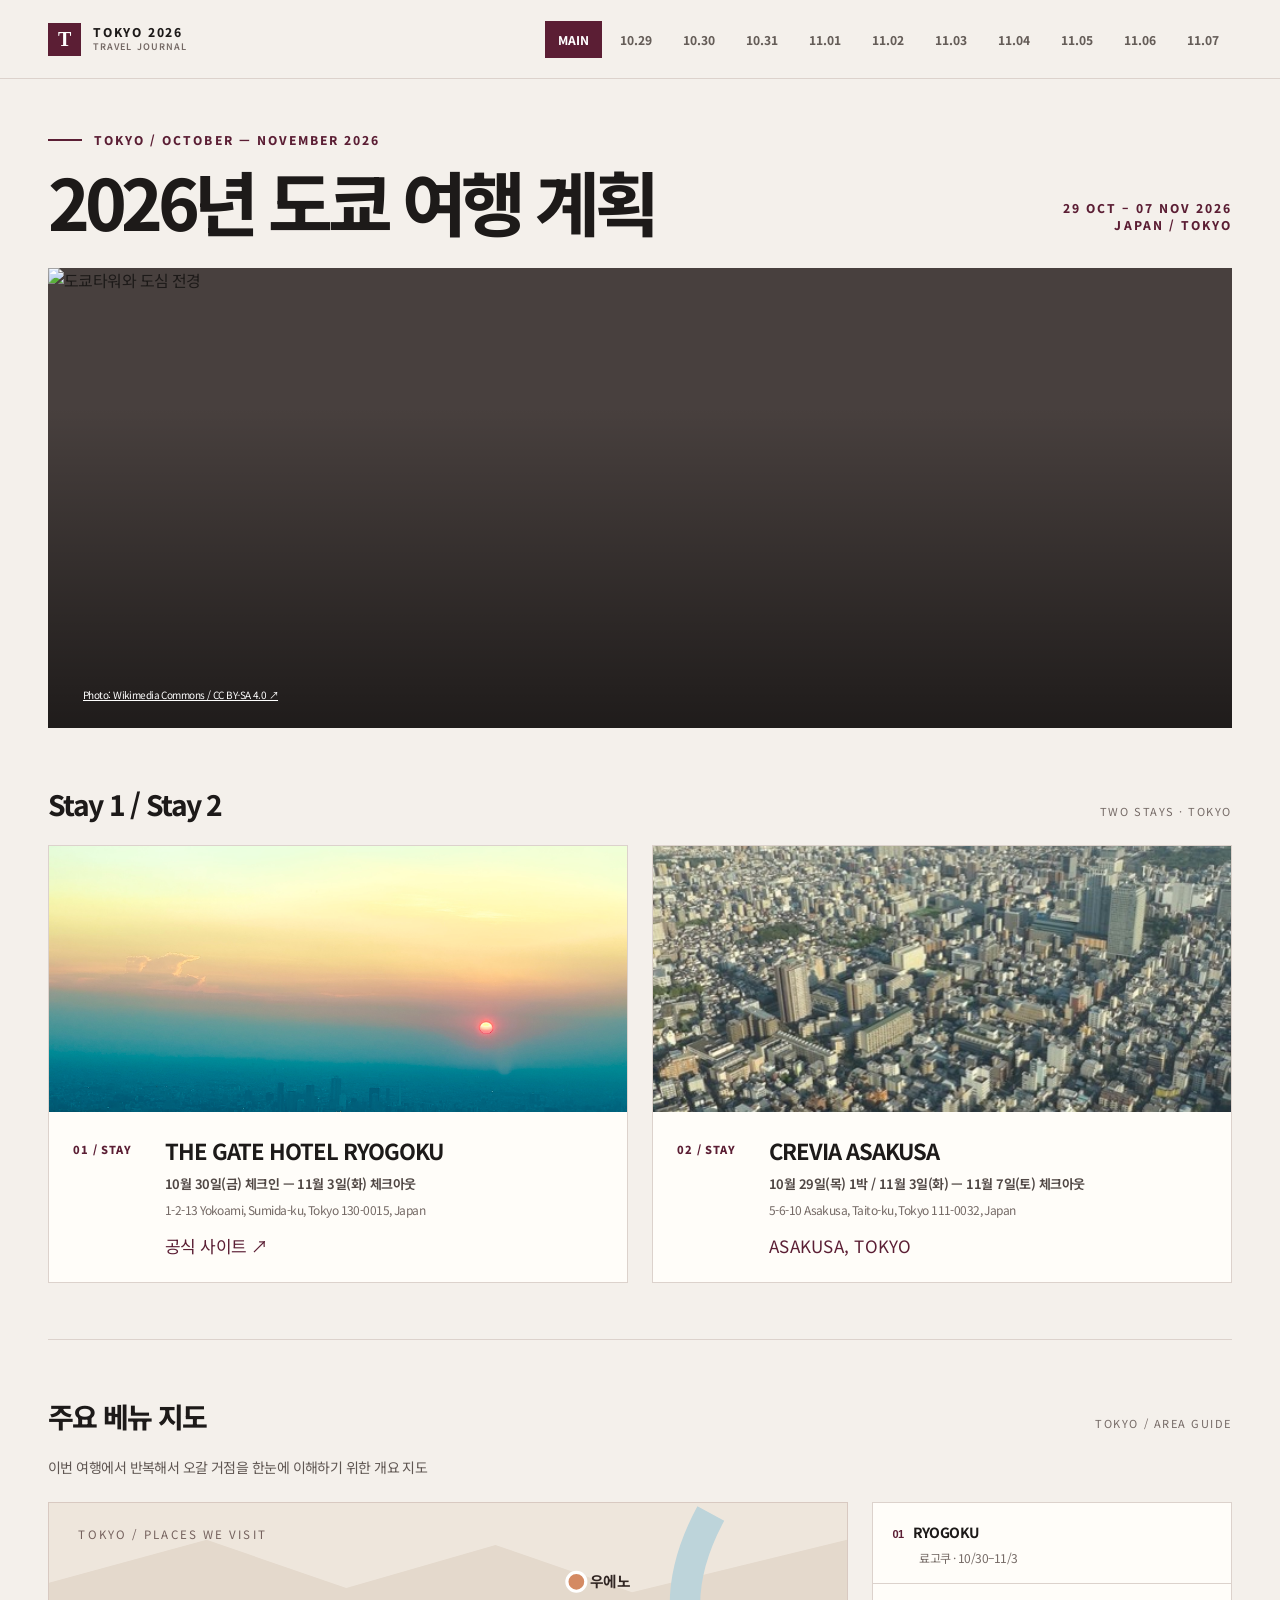
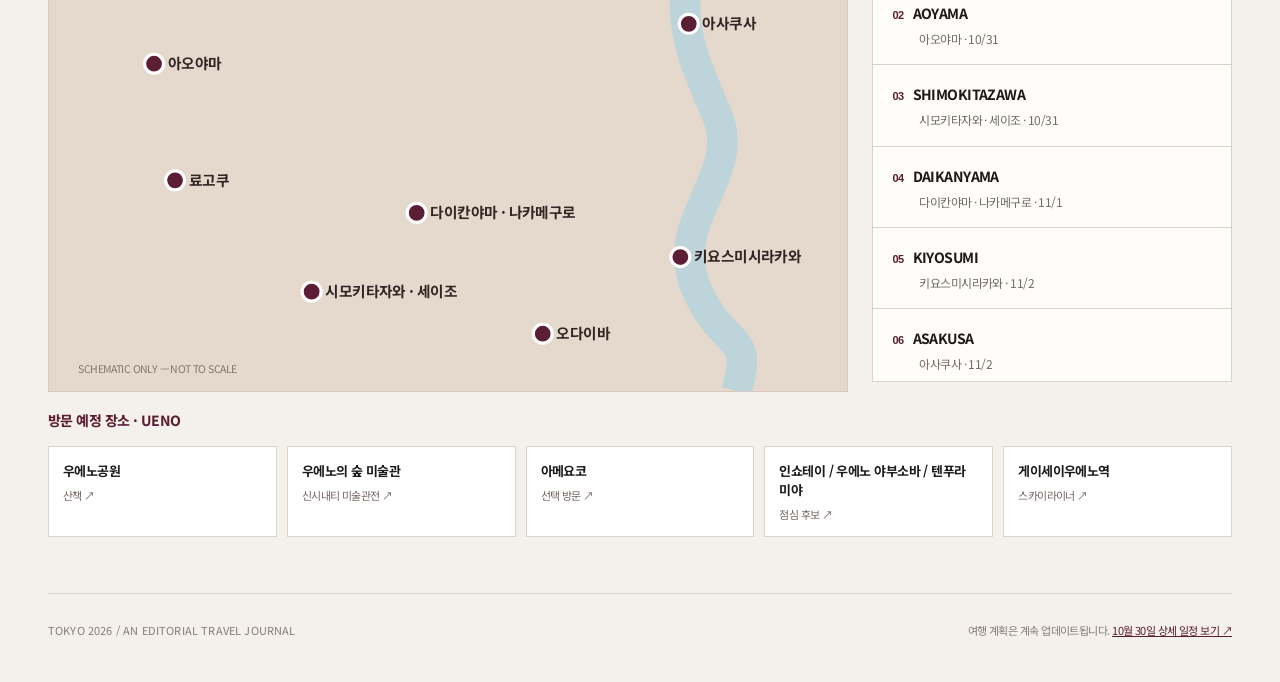
==== index.html @ e39ce177 "Tokyo Tower cover and interactive itinerary districts with actual visit places" ====
<!doctype html>
<html lang="ko">
<head>
<meta charset="utf-8">
<meta name="viewport" content="width=device-width, initial-scale=1">
<meta name="theme-color" content="#5b1e34">
<meta name="description" content="2026년 도쿄 여행 계획 — 호텔, 주요 베뉴 지도, 날짜별 일정">
<title>2026년 도쿄 여행 계획 · TOKYO 2026</title>
<link rel="preconnect" href="https://fonts.googleapis.com">
<link rel="stylesheet" href="https://fonts.googleapis.com/css2?family=Noto+Sans+KR:wght@300;400;500;600;700;800&display=swap">
<link rel="stylesheet" href="https://cdn.jsdelivr.net/gh/orioncactus/pretendard/dist/web/variable/pretendardvariable.css">
<style>
:root{--burg:#5b1e34;--wine:#7a344e;--ink:#1d1a19;--muted:#756a66;--paper:#f4f0eb;--white:#fffdf9;--line:#dcd2cc;--serif:Georgia,serif}
*{box-sizing:border-box}
html{scroll-behavior:smooth}
body{margin:0;color:var(--ink);background:var(--paper);font-family:"Noto Sans KR",sans-serif;letter-spacing:-.035em}
.english,nav,.meta,.eyebrow,.number,.mark{font-family:"Pretendard Variable","Pretendard","Noto Sans KR",sans-serif;letter-spacing:.015em}
a{color:inherit}
button{font:inherit;cursor:pointer}
.shell{max-width:1440px;margin:0 auto;padding:0 48px}
.site-head{position:sticky;top:0;z-index:50;background:rgba(244,240,235,.96);border-bottom:1px solid var(--line)}
.head-inner{display:flex;align-items:center;justify-content:space-between;gap:20px;min-height:78px}
.logo{display:flex;align-items:center;gap:12px;text-decoration:none;flex:none}
.logo-mark{width:33px;height:33px;background:var(--burg);color:#fff;display:grid;place-items:center;font:bold 20px var(--serif)}
.logo-copy{font-size:12px;font-weight:800;letter-spacing:.15em;line-height:1.4}
.logo-copy span{display:block;color:var(--muted);font-size:9px;font-weight:600;letter-spacing:.12em}
.date-nav{display:flex;gap:5px;overflow-x:auto;scrollbar-width:thin;flex:1;justify-content:flex-end;padding:12px 0}
.date-nav button{border:1px solid transparent;background:transparent;color:#655d58;white-space:nowrap;padding:9px 12px;font-size:12px;font-weight:750;min-width:45px}
.date-nav button:hover{border-bottom:1px solid var(--burg);color:var(--burg)}
.date-nav button.active{color:#fff;background:var(--burg);border-color:var(--burg)}
.page{display:none;animation:show .18s ease-out}
.page.active{display:block}
@keyframes show{from{opacity:.5;transform:translateY(4px)}to{opacity:1;transform:translateY(0)}}
.pretitle{display:flex;align-items:center;gap:12px;font-size:12px;color:var(--burg);font-weight:800;letter-spacing:.17em;text-transform:uppercase;margin-bottom:13px}
.pretitle:before{content:"";width:34px;height:2px;background:var(--burg)}
.cover-intro{display:flex;justify-content:space-between;align-items:flex-end;gap:24px;padding:52px 0 27px}
h1{font-size:clamp(38px,5.5vw,76px);margin:0;line-height:1.13;font-weight:750;letter-spacing:-.078em}
.cover-dates{color:var(--burg);font-size:12px;font-weight:800;text-transform:uppercase;letter-spacing:.17em;padding-bottom:8px;text-align:right}
.hero{position:relative;height:460px;overflow:hidden;background:#48403e}
.hero img{width:100%;height:100%;display:block;object-fit:cover;object-position:center 48%}
.hero:after{content:"";pointer-events:none;position:absolute;inset:30% 0 0;background:linear-gradient(transparent,rgba(0,0,0,.57))}
.hero-caption{position:absolute;bottom:26px;left:35px;right:30px;color:white;z-index:2;display:flex;align-items:end;justify-content:space-between;gap:20px}
.hero-caption strong{font-size:clamp(22px,3.2vw,42px);font-weight:650;line-height:1.18;letter-spacing:-.045em}
.hero-caption .small{font-size:11px;letter-spacing:.13em;text-transform:uppercase;opacity:.88;white-space:nowrap}
.section{padding:56px 0;border-bottom:1px solid var(--line)}
.section-head{display:flex;justify-content:space-between;gap:15px;align-items:baseline;margin-bottom:21px}
.section-head h2{font-size:28px;letter-spacing:-.06em;margin:0;font-weight:750}
.section-head .tiny{font-size:11px;color:var(--muted);text-transform:uppercase;letter-spacing:.14em}
.stay-grid{display:grid;grid-template-columns:1fr 1fr;gap:24px}
.stay{display:block;background:var(--white);border:1px solid var(--line);overflow:hidden;text-decoration:none}
.photo-wrap{height:266px;background:#dfd8d1;overflow:hidden}
.photo-wrap img{width:100%;height:100%;object-fit:cover;display:block;transition:transform .35s}
.stay:hover img,.moment:hover img{transform:scale(1.025)}
.stay-body{display:grid;grid-template-columns:70px 1fr;gap:22px;padding:22px 24px 24px}
.index-number{font-size:11px;color:var(--burg);font-weight:850;letter-spacing:.08em;padding-top:7px}
.stay h3{font-size:22px;margin:0 0 8px;letter-spacing:-.045em}
.stay .period{font-size:13px;color:#504744;margin-bottom:7px;font-weight:650}
.stay .sub{font-size:12px;color:var(--muted);line-height:1.7}
.arrow{font-size:17px;color:var(--burg);margin-top:13px;display:inline-block}
.map-heading{margin:0 0 16px}
.map-deck{color:#5f5652;font-size:14px;margin:0 0 25px}
.map-layout{display:grid;grid-template-columns:1.38fr .62fr;gap:24px;align-items:stretch}
.map-frame{background:#ede5dc;border:1px solid #d8c9c1;min-height:430px;overflow:hidden}
.map-frame svg{display:block;width:100%;height:100%}
.venues{display:flex;flex-direction:column;gap:1px;background:var(--line);border:1px solid var(--line)}
.venue{background:var(--white);padding:16px 19px;flex:1;cursor:pointer;transition:background .15s}.venue:hover,.venue.selected{background:#efe2e6}.venue:focus-visible{outline:2px solid var(--burg);outline-offset:-2px}.map-region-caption{margin-top:18px;color:var(--burg);font-weight:750;font-size:14px}
.venue .num{color:var(--burg);font:bold 11px "Pretendard Variable",sans-serif;margin-right:9px}
.venue strong{font-size:14px;font-weight:720}
.venue p{font-size:12px;color:var(--muted);margin:5px 0 0 27px;line-height:1.6}
.moments{display:grid;grid-template-columns:1.25fr .75fr 1fr;gap:16px;margin-top:24px}
.moment{overflow:hidden;position:relative;height:245px;background:#c4beb9}
.moment img{width:100%;height:100%;object-fit:cover;transition:transform .35s}
.moment figcaption{position:absolute;bottom:0;left:0;right:0;background:linear-gradient(transparent,rgba(0,0,0,.63));color:#fff;padding:45px 18px 17px;font:700 12px "Pretendard Variable",sans-serif;letter-spacing:.08em}
.footer{padding:27px 0 42px;display:flex;align-items:flex-start;justify-content:space-between;gap:20px;color:#887c76;font-size:11px;line-height:1.7}
.footer a{color:var(--burg)}
.day-kicker{padding-top:55px;color:var(--burg);font-size:12px;letter-spacing:.15em;text-transform:uppercase;font-weight:800}
.day-title{display:grid;grid-template-columns:1.1fr .9fr;gap:36px;align-items:end;margin-top:13px}
.day-title h1{font-size:clamp(38px,5.4vw,66px)}
.day-title p{margin:0 0 7px;color:#5c504e;font-size:14px;line-height:1.9}
.day-photo{height:310px;position:relative;margin-top:28px;overflow:hidden}
.day-photo img{width:100%;height:100%;object-fit:cover}
.day-photo .overlay{position:absolute;bottom:0;left:0;right:0;padding:50px 26px 20px;color:white;font-size:12px;letter-spacing:.11em;background:linear-gradient(transparent,rgba(0,0,0,.57))}
.notice{background:#eee5e2;border-left:3px solid var(--burg);padding:17px 20px;margin:24px 0 0;font-size:13px;line-height:1.8;color:#493b3a}
.day-columns{display:grid;grid-template-columns:minmax(0,1fr) 335px;gap:48px;padding-top:34px}
.timeline{border-top:1px solid var(--line)}
.event{display:grid;grid-template-columns:124px 1fr;gap:22px;border-bottom:1px solid var(--line);padding:22px 0}
.event .hour{font:bold 13px "Pretendard Variable",sans-serif;color:var(--burg);letter-spacing:.015em;padding-top:5px}
.event h3{font-size:19px;margin:0 0 5px;letter-spacing:-.04em}
.event p{font-size:13px;color:#6d605a;margin:0;line-height:1.75}
.event small{font-size:11px;display:block;color:#8b7770;margin-top:6px}
.sidebox{background:var(--white);border:1px solid var(--line);padding:23px;margin-bottom:18px}
.sidebox h3{font-size:17px;margin:0 0 13px}
.sidebox .tag{color:var(--burg);text-transform:uppercase;font-size:10px;font-weight:800;letter-spacing:.12em}
.sidebox p{font-size:13px;color:#695d59;line-height:1.85;margin:8px 0}
.sidebox .money{color:var(--burg);font:bold 21px "Pretendard Variable",sans-serif}
.sep{height:1px;background:var(--line);margin:17px 0}
.btn-link{display:inline-block;text-decoration:none;border:1px solid var(--burg);padding:9px 12px;color:var(--burg);font-size:12px;font-weight:750;margin-top:9px}
.empty-wrap{min-height:52vh;display:grid;align-content:center;padding:56px 0}
.empty-wrap h2{font-size:40px;letter-spacing:-.06em;margin:15px 0}
.empty-wrap p{color:var(--muted);font-size:14px}
.credits{color:#9a8e88;font-size:10px;margin-top:30px}
@media(max-width:1000px){.map-layout,.day-columns{grid-template-columns:1fr}.venues{display:grid;grid-template-columns:repeat(2,1fr)}.day-columns{gap:25px}.hero{height:400px}}
@media(max-width:700px){.shell{padding:0 19px}.head-inner{display:block;padding:14px 0 0;min-height:unset}.date-nav{justify-content:flex-start;padding:12px 0 8px}.date-nav button{padding:8px 10px}.cover-intro{padding:35px 0 19px;display:block}.cover-dates{text-align:left;margin-top:13px}.hero{height:430px}.hero-caption{left:19px;bottom:19px;display:block}.hero-caption .small{display:block;margin-top:9px}.stay-grid,.moments,.day-title{grid-template-columns:1fr}.stay .photo-wrap{height:235px}.section{padding:38px 0}.section-head h2{font-size:25px}.map-frame{min-height:305px}.venues{grid-template-columns:1fr}.moments{gap:12px}.moment{height:180px}.day-title p{margin-top:15px}.day-photo{height:235px}.event{grid-template-columns:85px 1fr;gap:10px}.event h3{font-size:17px}.event .hour{font-size:11px}.footer{display:block}.footer div+div{margin-top:8px}}
@media(prefers-reduced-motion:reduce){.page{animation:none}*{scroll-behavior:auto!important;transition:none!important}}

.arrival-hero{display:grid;grid-template-columns:1fr 1fr;background:var(--burg);color:white;margin-top:28px;overflow:hidden}
.arrival-flight{padding:32px}.arrival-flight .flightno{font:800 42px "Pretendard Variable",sans-serif;letter-spacing:-.04em}.arrival-flight .airports{display:flex;align-items:center;justify-content:space-between;gap:12px;margin:18px 0}.arrival-flight .airport{font:800 40px "Pretendard Variable",sans-serif}.arrival-flight .airports small{display:block;font-size:12px;opacity:.76;font-weight:400;letter-spacing:0}.arrival-flight .arrow-air{font-size:25px;opacity:.8}.arrival-flight .flightfoot{font-size:12px;opacity:.75;line-height:1.9}
.arrival-hero img{width:100%;height:100%;object-fit:cover;max-height:340px}
.arrival-layout{display:grid;grid-template-columns:minmax(0,1.3fr) minmax(280px,.7fr);gap:34px;padding:34px 0 60px}
.transport-options{display:grid;grid-template-columns:1fr 1fr;gap:14px;margin-top:16px}.transport-option{background:#fffdf9;border:1px solid var(--line);padding:18px}.transport-option h3{font-size:16px;margin:0 0 10px}.transport-option p{font-size:12px;line-height:1.85;color:#6d605a}
.tripchecks{background:#fffdf9;border:1px solid var(--line);padding:22px}.tripcheck{display:flex;align-items:flex-start;gap:12px;padding:12px 0;border-bottom:1px solid var(--line);font-size:13px;line-height:1.55}.tripcheck:last-child{border-bottom:0}.tripcheck input{width:18px;height:18px;accent-color:var(--burg);margin-top:2px;flex:none}.tripcheck.done span{text-decoration:line-through;color:#918782}
.arrival-note{color:#756a66;font-size:12px;line-height:1.8}.arrival-links{display:flex;flex-wrap:wrap;gap:8px;margin-top:18px}.arrival-links a{color:var(--burg);font-size:12px;border-bottom:1px solid var(--burg);text-decoration:none;padding-bottom:3px}
@media(max-width:850px){.arrival-layout,.arrival-hero{grid-template-columns:1fr}.arrival-hero img{max-height:190px}.transport-options{grid-template-columns:1fr}}
.address-map{border:1px solid var(--line);height:190px;background:#e9e2da;margin:15px 0 4px;overflow:hidden}.address-map iframe{width:100%;height:100%;border:0;display:block}.day30-hero .flightno{font-size:clamp(42px,5vw,66px);line-height:1.05;margin:25px 0 28px}.day30-sub{font-size:12px;line-height:2.1;letter-spacing:.075em;color:#f3e6e8}.day30-lower{padding:10px 0 52px}.day30-card-grid{display:grid;grid-template-columns:repeat(2,minmax(0,1fr));gap:16px}.day30-card-grid .sidebox{margin:0;height:100%}.highlights{font-size:13px;line-height:2.1}.highlights div{border-bottom:1px solid var(--line);padding:5px 0}.highlights div:last-child{border:0}@media(max-width:680px){.day30-card-grid{grid-template-columns:1fr}} .budget-list{display:grid;gap:8px;font-size:13px}.budget-list>strong{font-size:12px;color:var(--burg);padding-top:12px;border-top:1px solid var(--line)}.budget-list>div:not(.money){display:flex;justify-content:space-between;gap:8px}.budget-list small{font-size:11px;color:var(--muted)}.budget-list .money{font-size:21px}.venue-facts{margin:13px 0;display:grid;gap:0}.venue-facts>div{display:grid;grid-template-columns:85px minmax(0,1fr);gap:12px;padding:9px 0;border-bottom:1px solid var(--line);line-height:1.65}.venue-facts>div:last-child{border-bottom:none}.venue-facts dt{font-size:12px;font-weight:650;color:var(--muted)}.venue-facts dd{font-size:12px;margin:0;overflow-wrap:anywhere}@media(max-width:500px){.venue-facts>div{grid-template-columns:75px minmax(0,1fr);gap:7px}}/* Day 02 venue imagery — uniform cropping */
.day30-venue-image{display:block;width:100%;aspect-ratio:4/3;object-fit:cover;border-radius:7px;margin:12px 0 15px;background:#e7e4df}
.meal-subhead{font-size:18px;font-weight:750;margin:19px 0 14px;letter-spacing:-.04em}
@media(min-width:1100px){.day31-three{grid-template-columns:repeat(3,minmax(0,1fr))}}.day31-three .sidebox h3{overflow-wrap:anywhere}
</style>

<style id="tokyo-day-unified">
/* Shared day layout and highlight checklist across all itinerary dates */
@media(min-width:761px){
.page[data-view^="2026-"] .day-columns{display:grid!important;grid-template-columns:minmax(0,1fr) minmax(230px,29%)!important;gap:clamp(20px,3vw,48px)!important;align-items:start}
.page[data-view^="2026-"] .day-columns>div:first-child{grid-column:1;min-width:0}
.page[data-view^="2026-"] .day-columns>aside{grid-column:2!important;min-width:0;display:flex;flex-direction:column;gap:18px}
}
@media(max-width:760px){.page[data-view^="2026-"] .day-columns{display:grid!important;grid-template-columns:minmax(0,1fr)!important;gap:24px!important}.page[data-view^="2026-"] .day-columns>aside{grid-column:1!important;min-width:0;display:flex;flex-direction:column;gap:18px}}
.page[data-view^="2026-"] .day-columns>aside>.sidebox{margin:0!important}
.page[data-view^="2026-"] .day-columns>aside .highlight-box h3{font-size:21px!important;margin:0 0 12px!important}
.page[data-view^="2026-"] .highlight-box .tag,.page[data-view^="2026-"] .highlight-box .pretitle{font-size:11px}
.page[data-view^="2026-"] .highlight-box .highlights{display:grid;gap:10px;font-size:13px;font-weight:500;line-height:1.6}
.highlight-check{display:flex;align-items:flex-start;gap:9px;cursor:pointer;min-height:20px}
.highlight-check input{appearance:auto;accent-color:#67253f;width:15px;height:15px;margin:3px 0 0;flex-shrink:0;cursor:pointer}
.highlight-check span{flex:1;min-width:0}
.highlight-check input:checked+span{color:#787375;text-decoration:line-through;text-decoration-thickness:1px}
</style>
<style id="trip-main-map-2026">.tokyo-real-map .venues{max-height:480px;overflow:auto}.region-places{display:grid;grid-template-columns:repeat(auto-fit,minmax(190px,1fr));gap:10px;margin-top:16px}.region-place-link{display:flex;flex-direction:column;gap:7px;padding:14px;background:#fff;border:1px solid var(--line);text-decoration:none;color:inherit}.region-place-link strong{font-size:13px}.region-place-link span{font-size:11px;color:#756763}.tokyo-real-map [data-region].selected circle{fill:#d48a63}</style></head>
<body>
<header class="site-head">
  <div class="shell head-inner">
    <a href="#main" class="logo" aria-label="메인으로"><span class="logo-mark">T</span><span class="logo-copy">TOKYO 2026<span>TRAVEL JOURNAL</span></span></a>
    <nav class="date-nav" aria-label="날짜별 페이지">
      <button data-page="main" class="active">MAIN</button>
      <button data-page="2026-10-29">10.29</button><button data-page="2026-10-30">10.30</button><button data-page="2026-10-31">10.31</button>
      <button data-page="2026-11-01">11.01</button><button data-page="2026-11-02">11.02</button><button data-page="2026-11-03">11.03</button>
      <button data-page="2026-11-04">11.04</button><button data-page="2026-11-05">11.05</button><button data-page="2026-11-06">11.06</button><button data-page="2026-11-07">11.07</button>
    </nav>
  </div>
</header>

<main>
<section class="page active" data-view="main">
<div class="shell">
 <div class="cover-intro"><div><div class="pretitle english">TOKYO / OCTOBER — NOVEMBER 2026</div><h1>2026년 도쿄 여행 계획</h1></div><div class="cover-dates english">29 OCT – 07 NOV 2026<br>JAPAN / TOKYO</div></div>
 <div class="hero">
  <img src="https://upload.wikimedia.org/wikipedia/commons/thumb/8/8f/Tokyo_Tower_as_seen_from_Mori_Tower.jpg/1280px-Tokyo_Tower_as_seen_from_Mori_Tower.jpg" alt="도쿄타워와 도심 전경" fetchpriority="high">
  <div class="hero-caption" style="font-size:10px"><a href="https://commons.wikimedia.org/wiki/File:Tokyo_Tower_as_seen_from_Mori_Tower.jpg" target="_blank" rel="noopener" style="color:inherit">Photo: Wikimedia Commons / CC BY-SA 4.0 ↗</a></div>
 </div>
 <section class="section" id="stays">
  <div class="section-head"><h2 class="english">Stay 1 / Stay 2</h2><span class="tiny">TWO STAYS · TOKYO</span></div>
  <div class="stay-grid">
   <a href="https://www.gate-hotel.jp/en/ryogoku/" target="_blank" rel="noopener" class="stay">
    <div class="photo-wrap">
      <img src="https://cdn.jalan.jp/jalan/images/pict3L/Y1/Y361371/Y361371203.jpg" data-fallback="assets/photos/sumida-sunset.jpg" data-credit="공식 호텔 사진 로드 실패 · 스미다 지역 이미지" alt="THE GATE HOTEL RYOGOKU 호텔 건물 외관" loading="lazy">
    </div>
    <div class="stay-body"><div class="index-number english">01 / STAY</div><div><h3 class="english">THE GATE HOTEL RYOGOKU</h3><div class="period">10월 30일(금) 체크인 — 11월 3일(화) 체크아웃</div><div class="sub">1-2-13 Yokoami, Sumida-ku, Tokyo 130-0015, Japan</div><span class="arrow">공식 사이트 ↗</span></div></div>
   </a>
   <div class="stay">
     <div class="photo-wrap"><img src="https://commons.wikimedia.org/wiki/Special:Redirect/file/Sensoji.jpg?width=960" data-fallback="assets/photos/asakusa-aerial.jpg" alt="아사쿠사 센소지 전경" loading="lazy"></div>
     <div class="stay-body"><div class="index-number english">02 / STAY</div><div><h3 class="english">CREVIA ASAKUSA</h3><div class="period">10월 29일(목) 1박 / 11월 3일(화) — 11월 7일(토) 체크아웃</div><div class="sub">5-6-10 Asakusa, Taito-ku, Tokyo 111-0032, Japan</div><span class="arrow english">ASAKUSA, TOKYO</span></div></div>
   </div>
  </div>
 </section>
 <section class="section" id="venues">
  <div class="section-head"><h2>주요 베뉴 지도</h2><span class="tiny english">TOKYO / AREA GUIDE</span></div>
  <p class="map-deck">이번 여행에서 반복해서 오갈 거점을 한눈에 이해하기 위한 개요 지도</p>
  <div class="map-layout tokyo-real-map"><div class="map-frame"><svg viewBox="0 0 760 465" role="img" aria-label="실제 방문 권역 지도, 축척은 대략적임"><rect width="760" height="465" fill="#eee6dc"/><path d="M0 76L150 35 283 81 425 40 555 85 760 35V465H0Z" fill="#e4d9cc"/><path d="M630 10C584 95 612 145 636 202S590 301 615 364 673 406 654 465" fill="none" stroke="#bdd4da" stroke-width="29"/><text x="28" y="34" fill="#74615d" font-size="11" letter-spacing="2">TOKYO / PLACES WE VISIT</text><g data-region="ryogoku" role="button" tabindex="0" style="cursor:pointer"><circle cx="120" cy="264" r="9" fill="#5b1e34" stroke="#fff" stroke-width="3"/><text x="133" y="269" font-size="14" fill="#312623" font-weight="700">료고쿠</text></g><g data-region="aoyama" role="button" tabindex="0" style="cursor:pointer"><circle cx="100" cy="153" r="9" fill="#5b1e34" stroke="#fff" stroke-width="3"/><text x="113" y="158" font-size="14" fill="#312623" font-weight="700">아오야마</text></g><g data-region="shimo" role="button" tabindex="0" style="cursor:pointer"><circle cx="250" cy="370" r="9" fill="#5b1e34" stroke="#fff" stroke-width="3"/><text x="263" y="375" font-size="14" fill="#312623" font-weight="700">시모키타자와 · 세이조</text></g><g data-region="daikanyama" role="button" tabindex="0" style="cursor:pointer"><circle cx="350" cy="295" r="9" fill="#5b1e34" stroke="#fff" stroke-width="3"/><text x="363" y="300" font-size="14" fill="#312623" font-weight="700">다이칸야마 · 나카메구로</text></g><g data-region="kiyosumi" role="button" tabindex="0" style="cursor:pointer"><circle cx="601" cy="337" r="9" fill="#5b1e34" stroke="#fff" stroke-width="3"/><text x="614" y="342" font-size="14" fill="#312623" font-weight="700">키요스미시라카와</text></g><g data-region="asakusa" role="button" tabindex="0" style="cursor:pointer"><circle cx="609" cy="115" r="9" fill="#5b1e34" stroke="#fff" stroke-width="3"/><text x="622" y="120" font-size="14" fill="#312623" font-weight="700">아사쿠사</text></g><g data-region="odaiba" role="button" tabindex="0" style="cursor:pointer"><circle cx="470" cy="410" r="9" fill="#5b1e34" stroke="#fff" stroke-width="3"/><text x="483" y="415" font-size="14" fill="#312623" font-weight="700">오다이바</text></g><g data-region="ueno" role="button" tabindex="0" style="cursor:pointer"><circle cx="502" cy="75" r="9" fill="#5b1e34" stroke="#fff" stroke-width="3"/><text x="515" y="80" font-size="14" fill="#312623" font-weight="700">우에노</text></g><text x="28" y="447" font-size="10" fill="#82766f">SCHEMATIC ONLY — NOT TO SCALE</text></svg></div><div class="venues"><div class="venue" role="button" tabindex="0" data-region="ryogoku" aria-pressed="false"><span class="num">01</span><strong>RYOGOKU</strong><p>료고쿠 · 10/30–11/3</p></div><div class="venue" role="button" tabindex="0" data-region="aoyama" aria-pressed="false"><span class="num">02</span><strong>AOYAMA</strong><p>아오야마 · 10/31</p></div><div class="venue" role="button" tabindex="0" data-region="shimo" aria-pressed="false"><span class="num">03</span><strong>SHIMOKITAZAWA</strong><p>시모키타자와 · 세이조 · 10/31</p></div><div class="venue" role="button" tabindex="0" data-region="daikanyama" aria-pressed="false"><span class="num">04</span><strong>DAIKANYAMA</strong><p>다이칸야마 · 나카메구로 · 11/1</p></div><div class="venue" role="button" tabindex="0" data-region="kiyosumi" aria-pressed="false"><span class="num">05</span><strong>KIYOSUMI</strong><p>키요스미시라카와 · 11/2</p></div><div class="venue" role="button" tabindex="0" data-region="asakusa" aria-pressed="false"><span class="num">06</span><strong>ASAKUSA</strong><p>아사쿠사 · 11/2</p></div><div class="venue" role="button" tabindex="0" data-region="odaiba" aria-pressed="false"><span class="num">07</span><strong>ODAIBA</strong><p>오다이바 · 11/2</p></div><div class="venue" role="button" tabindex="0" data-region="ueno" aria-pressed="false"><span class="num">08</span><strong>UENO</strong><p>우에노 · 11/3</p></div></div></div><div class="map-region-caption" id="region-caption">권역을 누르면 방문 장소가 표시돼</div><div class="region-places" id="region-places"></div>
 </section>
 <footer class="footer"><div class="english">TOKYO 2026 / AN EDITORIAL TRAVEL JOURNAL</div><div>여행 계획은 계속 업데이트됩니다. <a href="#2026-10-30">10월 30일 상세 일정 보기 ↗</a></div></footer>
</div>
</section>

<section class="page" data-view="2026-10-29">
<div class="shell">
 <div class="day-kicker english">DAY 01 / THU · 29 OCTOBER 2026 <span style="margin-left:14px;color:#8e6d78;font-size:10px;letter-spacing:.08em">UPDATED 10.16 · V3</span></div>
 <div class="day-title"><h1>10월 29일 목요일</h1></div>
 <div class="arrival-hero">
  <div class="arrival-flight"><div class="english" style="font-size:11px;letter-spacing:.2em">KOREAN AIR · INTERNATIONAL</div><div class="flightno">KE2105</div>
    <div class="airports"><div><span class="airport">GMP</span><small>19:30 · 김포 국제선</small></div><div class="arrow-air">→</div><div><span class="airport">HND</span><small>21:35 · 하네다 T3</small></div></div>
    <div class="flightfoot">2026.10.29 목요일 / 소요시간 2시간 5분<br>Airbus A330-300 · 일반석 · 위탁수하물 1개</div>
  </div>
  <img src="https://commons.wikimedia.org/wiki/Special:Redirect/file/Terminal_3_haneda_airport_tokyo.jpg?width=1100" data-fallback="assets/photos/tokyo-skyline.jpg" alt="하네다공항 제3터미널 실내">
 </div>
 <div class="arrival-layout">
  <div>
   <div class="pretitle english">THE ARRIVAL ROUTE</div><h2 style="font-size:27px;margin:0 0 12px">하네다 공항 → CREVIA ASAKUSA</h2>
   <div class="timeline">
    <article class="event"><div class="hour">17:30 권장</div><div><h3>김포공항 국제선 터미널 도착</h3><p>대한항공 체크인 및 수하물 위탁. 출발 약 2시간 전 공항 도착을 기준으로 설정.</p></div></article>
    <article class="event"><div class="hour">19:30–21:35</div><div><h3>KE2105 · 김포 → 하네다</h3><p>하네다공항 제3터미널 도착. 일본 현지시각 기준.</p></div></article>
    <article class="event"><div class="hour">21:35 이후</div><div><h3>입국심사 · 수하물 수령 · 세관 신고</h3><p>Visit Japan Web QR 준비. 실제 수속 완료 시각에 따라 이후 교통편 결정.</p></div></article>
    <article class="event"><div class="hour">22시대 예상</div><div><h3>게이큐 공항선 → 도에이 아사쿠사선</h3><p>하네다 제3터미널에서 게이큐선 탑승 → 센가쿠지(泉岳寺)를 거쳐 도에이 아사쿠사선으로 직통 운행. 23:09 마지막 직통편을 놓치면 23:37 출발의 환승 경로를 이용할 수 있어.</p><small>평일 시간표 기준: 마지막 직통 23:09→23:54 · 최종 환승 경로 23:37→00:23(익일)</small></div></article>
    <article class="event"><div class="hour">도착 후</div><div><h3>CREVIA ASAKUSA 도착</h3><p>5-6-10 Asakusa, Taito-ku, Tokyo 111-0032. 아사쿠사역에서 도보 이동.</p></div></article>
   </div>
   <div class="pretitle english" style="margin-top:30px">AIRPORT TRANSFER / KEIKYU</div>
   <div class="transport-option">
    <h3>하네다 제3터미널 → 아사쿠사역</h3>
    <p><strong>이동 노선:</strong> 게이큐 공항선 → 도에이 아사쿠사선 직통(열차에 따라 센가쿠지 환승).<br>
    <strong>이동 시간:</strong> 직통 약 41~45분 · 최종 환승 경로 약 46분.<br>
    <strong>일반 운임:</strong> IC 약 ¥599 / 승차권 약 ¥610.<br>
    <strong>평일 마지막 직통:</strong> 23:09 출발 → 23:54 아사쿠사 도착.<br>
    <strong>평일 최종 환승 경로:</strong> 23:37 출발 → 00:23 아사쿠사 도착(다음 날).<br>
    <strong>숙소까지:</strong> 아사쿠사역에서 도보 이동 추가.</p>
    <div class="arrival-links"><a href="https://www.keikyu.co.jp/visit/haneda-airport/access/train.html" target="_blank" rel="noopener">게이큐 공식 노선 안내 ↗</a><a href="https://ekitan.com/transit/last/sf-9624/st-1491" target="_blank" rel="noopener">아사쿠사역 막차 조회 ↗</a></div>
   </div>
   <p class="arrival-note" style="margin-top:14px">※ 마지막 직통과 환승 경로는 현재 공개된 평일 시간표 기준. 2026년 10월 29일 실제 운행은 변동될 수 있어 출발 직전 재확인. 00:08 시나가와행 막차는 아사쿠사까지의 연결을 보장하지 않으므로 제외했어.</p>
  </div>
  <aside>
   <div class="tripchecks"><div class="pretitle english">PRE-DEPARTURE CHECKLIST</div><h3 style="font-size:21px;margin:0 0 12px">출발 전 준비</h3>
     <label class="tripcheck"><input type="checkbox" data-check="passport"><span>여권 유효기간·항공권 영문명 확인</span></label>
     <label class="tripcheck"><input type="checkbox" data-check="visitjapan"><span>Visit Japan Web 입국심사·세관신고 등록 및 QR 준비</span></label>
     <label class="tripcheck"><input type="checkbox" data-check="eticket"><span>대한항공 e-ticket / 탑승권 개인 기기에 저장</span></label>
     <label class="tripcheck"><input type="checkbox" data-check="train"><span>마지막 직통 23:09 / 최종 환승 경로 23:37 기억하기</span></label>
     <label class="tripcheck"><input type="checkbox" data-check="esim"><span>일본 eSIM·로밍 / 교통 IC 카드 준비</span></label>
     <label class="tripcheck"><input type="checkbox" data-check="payment"><span>일본 엔화·해외결제 카드·충전기 준비</span></label>
     <div class="arrival-links"><a href="https://www.vjw.digital.go.jp/" target="_blank" rel="noopener">Visit Japan Web ↗</a><a href="https://www.keikyu.co.jp/ride/kakueki/KK16.html" target="_blank" rel="noopener">하네다 T3 열차시간표 ↗</a><a href="https://www.google.com/maps/search/?api=1&query=Crevia+Asakusa+5-6-10" target="_blank" rel="noopener">숙소 지도 ↗</a></div>
   </div>
   <div class="sidebox" style="margin-top:20px"><div class="tag english">ADDRESS / CHECK-IN</div><h3>CREVIA ASAKUSA</h3><p>東京都台東区浅草5丁目6-10<br>5-6-10 Asakusa, Taito-ku, Tokyo 111-0032</p><div class="address-map"><iframe title="CREVIA ASAKUSA 주변 지도" loading="lazy" referrerpolicy="no-referrer-when-downgrade" src="https://maps.google.com/maps?q=5-6-10%20Asakusa%20Taito-ku%20Tokyo&amp;z=15&amp;output=embed"></iframe></div><a class="btn-link" href="https://www.google.com/maps/search/?api=1&amp;query=Crevia+Asakusa+5-6-10" target="_blank" rel="noopener">Google Maps에서 열기 ↗</a></div>

  </aside>
 </div>
 <footer class="footer"><a href="#main">← 메인으로</a><span>개인 항공권번호·예약번호·바코드 등은 공개 사이트에 게시하지 않았습니다.</span></footer>
</div>
</section>
<section class="page" data-view="2026-10-30"><div class="shell"><div class="day-kicker english">DAY 02 / FRI · 30 OCTOBER 2026</div><div class="day-title"><h1>10월 30일 금요일</h1></div><div class="arrival-hero"><div class="arrival-flight day30-hero"><div class="flightno">DAY 02</div><div class="day30-sub english">TIFF / KYOBASHI / ARTIZON<br>RYOGOKU / SUMIDA RIVER</div></div><img src="assets/photos/tokyo-skyline.jpg" alt="도쿄 도심 전경"></div><div class="arrival-layout"><div><div class="pretitle english">DAY ROUTE</div><h2>영화 · 미술 · 료고쿠의 밤</h2><div class="timeline"><article class="event"><div class="hour">08:30–09:15</div><div><h3>Crevia Asakusa → THE GATE HOTEL RYOGOKU</h3><p>호텔에 짐 보관. 아침 이동 계획 유지</p></div></article><article class="event"><div class="hour">09:15–10:30</div><div><h3>료고쿠 → 유라쿠초</h3><p>휴릭 홀 도쿄 이동 및 상영 준비</p></div></article><article class="event"><div class="hour">11:10–약 14:00</div><div><h3>Displacement Film Fund + 케이트 블란쳇 Q&amp;A</h3><p>휴릭 홀 도쿄 · 단편 5편 133분 + Q&amp;A 예정 · 예매 완료. Q&amp;A 종료 시간 변동 가능</p></div></article><article class="event"><div class="hour">14:00–14:45</div><div><h3>교바시 이동 · 빠른 점심</h3><p>1순위 소바요시 교바시점. 촉박하면 Gallery &amp; Bakery Tokyo 8분에서 빵·샌드위치</p></div></article><article class="event"><div class="hour">15:00–16:25</div><div><h3>Street of Shame (赤線地帯) 복원판</h3><p>국립영화아카이브 · 미조구치 겐지 · 85분. 10월 27일(화) 정오 예매 오픈 예정</p></div></article><article class="event"><div class="hour">16:40–18:30</div><div><h3>아티존 미술관 · 전시 2개</h3><p>후지이 히카루 《WHOSE LIGHT?》 + 《에트랑제들 — 서양화가들의 유럽 경험》. 통합 입장권, 별도 카페 생략</p></div></article><article class="event"><div class="hour">18:30–19:15</div><div><h3>교바시 → 료고쿠 숙소</h3><p>숙소 이동, 먼저 도착한 친구와 합류</p></div></article><article class="event"><div class="hour">19:30–21:00</div><div><h3>저녁 · 야키토리 / 소바·덮밥 / 몬자야키</h3><p>OPTION A │ TAIKO 야키토리 · 료고쿠 · ¥4,000–6,000<br>OPTION B │ 모헤지 몬자야키 · 료고쿠 · ¥2,000–4,000</p></div></article><article class="event"><div class="hour">21:00–21:40</div><div><h3>스미다강 야경 산책 후 숙소 복귀</h3><p>료고쿠역·국기관 → 스미다강 리버테라스 → 구라마에바시 왕복 → 호텔<br>소요 시간 약 25–40분</p></div></article></div></div><aside style="display:flex;flex-direction:column;gap:18px;min-width:0">
 <div class="sidebox" style="margin:0"><div class="tag english">DAY 02 / HIGHLIGHTS</div><h3>오늘의 핵심</h3><div class="highlights"><div>□ 저녁 식당 예약</div><div>□ 스미다강변 산책</div></div></div>
 <div class="sidebox" style="margin:0"><div class="tag english">STAY / RYOGOKU</div><h3>THE GATE HOTEL RYOGOKU</h3><p>10/30 체크인 — 11/3 체크아웃<br>1-2-13 Yokoami, Sumida-ku, Tokyo</p><a class="btn-link" href="https://www.google.com/maps/search/?api=1&amp;query=The+Gate+Hotel+Ryogoku" target="_blank" rel="noopener">호텔 지도 ↗</a></div>
 <div class="sidebox" style="margin:0"><div class="tag english">BUDGET</div><h3>저녁 예상</h3><div class="money">¥2,000–6,000 / 1인</div><p>TAIKO · 닭 숯불구이·오야코동 ¥4,000–6,000<br>모헤지 · 몬자야키 ¥2,000–4,000</p></div>
 </aside></div><section class="day30-lower"><div class="section-head"><h2>영화제 · 극장</h2></div><div class="day30-card-grid"><div class="sidebox"><div class="tag english">FILM / BOOKED</div><h3>Displacement Film Fund</h3><img class="day30-venue-image" src="assets/photos/film-displacement.jpg" alt="영화 이미지" loading="lazy"><p>11:10 · 휴릭 홀 도쿄 · 케이트 블란쳇 참석 예정 Q&amp;A</p><div class="money">예매 완료</div><a class="btn-link" href="https://2026.tiff-jp.net/ja/lineup/film/39004GLS15" target="_blank" rel="noopener">영화 상세 ↗</a></div><div class="sidebox"><div class="tag english">FILM / TO BOOK</div><h3>Street of Shame · 赤線地帯</h3><img class="day30-venue-image" src="assets/photos/film-street-of-shame.jpg" alt="영화 이미지" loading="lazy"><p>15:00–16:25 · 국립영화아카이브 · 디지털 복원판</p><div class="money">10/27 12:00 온라인 예매 예정</div><a class="btn-link" href="https://www.e-tix.jp/nfaj/" target="_blank" rel="noopener">온라인 예매 ↗</a></div></div><div class="section-head" style="margin-top:34px"><h2>아티존 미술관 · 16:40–18:30</h2></div><div class="sidebox"><div class="tag english">ARTIZON / EXHIBITIONS</div><h3>WHOSE LIGHT? + 에트랑제들</h3><p><strong>후지이 히카루 《WHOSE LIGHT?》</strong> — 역사·재현과 영상의 현대미술.<br><strong>《에트랑제들 — 서양화가들의 유럽 경험》</strong> — 일본 근대 서양화가들의 유럽 경험과 회화</p><div class="money">통합 입장권 · 온라인 ¥1,200</div><p>한 장으로 동시 전시 관람 가능 · 금요일 20:00까지. 카페는 생략해 감상 시간 확보</p><a class="btn-link" href="https://www.artizon.museum/en/" target="_blank" rel="noopener">전시·입장권 ↗</a></div><div class="section-head" style="margin-top:34px"><h2>점심 · 14:00</h2></div><div class="day30-card-grid"><div class="sidebox"><div class="tag english">LUNCH A</div><h3>소바요시 교바시점</h3><p>가쓰오부시 육수 소바 · 빠른 식사 1순위</p><a class="btn-link" href="https://www.google.com/maps/search/?api=1&amp;query=そばよし+京橋店" target="_blank" rel="noopener">지도 ↗</a></div><div class="sidebox"><div class="tag english">LUNCH B</div><h3>Gallery &amp; Bakery Tokyo 8분</h3><img class="day30-venue-image" src="assets/photos/lunch-city-bakery.jpg" alt="베이커리" loading="lazy"><p>아티존 옆 TODA BUILDING 1층 · 빵·샌드위치로 빠르게 대체</p><a class="btn-link" href="https://www.google.com/maps/search/?api=1&amp;query=Gallery+Bakery+Tokyo+8分" target="_blank" rel="noopener">지도 ↗</a></div></div><div class="section-head" style="margin-top:34px"><h2>저녁 식사</h2></div><div class="day30-card-grid">
<div class="sidebox"><div class="tag english">OPTION A / YAKITORI</div><h3>료고쿠 TAIKO · 両国TAIKO</h3><p>대표 메뉴: 닭 숯불구이·오야코동 (예상 식사비 ¥4,000–6,000 / 1인)</p><p>영업 시간: 16:00–23:00</p><p>예약 가능 여부: 예약 가능 · 온라인 및 전화</p><p>전화: 03-3634-1235</p><a class="btn-link" href="https://www.google.com/maps/search/?api=1&amp;query=%E4%B8%A1%E5%9B%BDTAIKO" target="_blank" rel="noopener">Google Maps ↗</a> <a class="btn-link" href="https://tabelog.com/tokyo/A1312/A131201/13056404/" target="_blank" rel="noopener">타베로그 ↗</a></div>
<div class="sidebox"><div class="tag english">OPTION B / MONJAYAKI</div><h3>몬자 모헤지 료고쿠 · 月島もんじゃ もへじ 両国</h3><p>대표 메뉴: 몬자야키 (예상 식사비 ¥2,000–4,000 / 1인)</p><p>영업 시간: 10:45–23:00</p><p>예약 가능 여부: 예약 가능 · 온라인 및 전화</p><p>전화: 03-6658-5159</p><a class="btn-link" href="https://www.google.com/maps/search/?api=1&amp;query=%E6%9C%88%E5%B3%B6%E3%82%82%E3%82%93%E3%81%98%E3%82%83+%E3%82%82%E3%81%B8%E3%81%98+%E4%B8%A1%E5%9B%BD" target="_blank" rel="noopener">Google Maps ↗</a> <a class="btn-link" href="https://tabelog.com/tokyo/A1312/A131201/13202314/" target="_blank" rel="noopener">타베로그 ↗</a></div></div>
<div class="section-head" style="margin-top:34px"><h2>강변 산책 코스</h2></div><div class="sidebox"><div class="tag english">RYOGOKU / NIGHT WALK</div><h3>저녁 식당: TAIKO 또는 모헤지</h3><p>코스: 식당 → 료고쿠역·국기관 → 호텔 앞 스미다강 리버테라스 → 구라마에바시 방향으로 왕복 → 호텔</p><p>소요 시간: 약 25–40분</p><div style="background:#efe7df;border:1px solid #d9cec5;margin:18px 0;overflow:hidden"><svg viewBox="0 0 760 420" role="img" aria-label="료고쿠 스미다강 산책 경로 안내 지도" style="display:block;width:100%;height:auto;font-family:'Pretendard Variable','Noto Sans KR',sans-serif">
<rect width="760" height="420" fill="#eee8df"/>
<path d="M0 26L760 54M0 175L760 200M0 340L760 330M105 0L123 420M265 0L281 420M444 0L462 420M646 0L664 420" stroke="#fffaf4" stroke-width="23" fill="none"/>
<path d="M0 26L760 54M0 175L760 200M0 340L760 330M105 0L123 420M265 0L281 420M444 0L462 420M646 0L664 420" stroke="#d8cec1" stroke-width="1.3" fill="none"/>
<path d="M74 -10 C120 72 131 125 172 175 S245 290 285 430" stroke="#b6d0d8" stroke-width="98" fill="none"/>
<path d="M74 -10 C120 72 131 125 172 175 S245 290 285 430" stroke="#d8e5e6" stroke-width="3" fill="none"/>
<path d="M40 115L236 115M192 292L393 292" stroke="#b89e7a" stroke-width="17"/>
<path d="M40 115L236 115M192 292L393 292" stroke="#eee2d2" stroke-width="3"/>
<path d="M340 351Q292 308 263 245T205 118" stroke="#663047" stroke-width="6" fill="none" stroke-linecap="round" stroke-dasharray="9 9"/>
<path d="M205 118Q263 215 263 245T340 351" stroke="#663047" stroke-width="3" fill="none" opacity=".45"/>
<circle cx="340" cy="351" r="12" fill="#5b1e34" stroke="#fff" stroke-width="4"/><circle cx="205" cy="118" r="12" fill="#fff" stroke="#5b1e34" stroke-width="4"/>
<g font-size="17" fill="#403632" font-weight="700"><text x="363" y="359">THE GATE HOTEL</text><text x="245" y="91">구라마에바시</text><text x="416" y="240">료고쿠 국기관</text><text x="399" y="290" font-size="14">료고쿠역</text></g>
<g fill="#6d635d" font-size="12"><text x="30" y="28" letter-spacing="2">RYOGOKU / SUMIDA RIVER WALK</text><text x="80" y="216" transform="rotate(64 80 216)">스미다강</text><text x="432" y="382">출발 · 복귀</text><text x="246" y="111">왕복 반환점</text></g>
<rect x="540" y="27" width="190" height="45" rx="2" fill="#fffbf5" opacity=".95"/><path d="M553 50L584 50" stroke="#663047" stroke-width="5" stroke-dasharray="6 5"/><text x="598" y="54" fill="#514640" font-size="14">강변 산책 경로</text>
</svg></div><a class="btn-link" href="https://www.google.com/maps/dir/?api=1&amp;origin=The+Gate+Hotel+Ryogoku&amp;destination=Kuramae+Bridge+Tokyo&amp;travelmode=walking" target="_blank" rel="noopener">Google Maps 도보 경로 ↗</a></div></section><footer class="footer"><a href="#main">← 메인 페이지</a></footer></div></section><section class="page" data-view="2026-10-31">
<div class="shell">
<div class="day-kicker english">DAY 03 / SAT · 31 OCTOBER 2026</div>
<div class="day-title"><h1>10월 31일 토요일</h1></div>
<div class="arrival-hero"><div class="arrival-flight day30-hero"><div class="flightno">DAY 03</div><div class="day30-sub english">SHIMOKITAZAWA / VINTAGE SHOPPING<br>BONUS TRACK / BOOK & BEER<br>SEIJO / THE MOMENT JAZZ CLUB</div></div><img src="assets/photos/tokyo-skyline.jpg" alt="도쿄 풍경"></div>
<div class="arrival-layout"><div><div class="pretitle english">DAY ROUTE</div><h2 style="font-size:27px;margin:0 0 12px">DAY 3 주요 일정</h2><div class="timeline"><article class="event"><div class="hour">10:30–11:30</div><div><h3>료고쿠 → 시모키타자와</h3><p>호텔에서 출발해 시모키타자와로 이동.</p><small>출발 시간은 점심 선택에 따라 조정 가능.</small></div></article>
<article class="event"><div class="hour">11:30–12:30</div><div><h3>점심 · 세 곳 중 선택</h3><p>A. 구 야무테이 시모키타소 · B. 나스 오야지 · C. ANDON</p><small>토요일 대기 시간 고려.</small></div></article>
<article class="event"><div class="hour">12:30–14:30</div><div><h3>빈티지 숍 ① · 저가 구제와 아메카지</h3><p>Stick Out · FLORIDA → FLAMINGO · 古着屋JAM 등.</p><small>실제 매장 영업시간과 점심 위치에 따라 조정.</small></div></article>
<article class="event"><div class="hour">14:30–15:45</div><div><h3>빈티지 숍 ② · 혼합 구제와 브랜드</h3><p>NEW YORK JOE → RAGTAG 또는 meadow by FLAMINGO.</p><small>3~5곳 정도를 집중 방문하는 편이 좋아.</small></div></article>
<article class="event"><div class="hour">15:45–16:40</div><div><h3>BONUS TRACK · 본야 B&B</h3><p>독립서점, 일기 전문점, 레코드숍과 작은 상점 구경.</p><small>저녁 행사 전 일반 영업 가능 범위를 확인.</small></div></article>
<article class="event"><div class="hour">16:40–17:10</div><div><h3>세이조가쿠엔마에 이동</h3><p>오다큐선 시모키타자와역 → 세이조가쿠엔마에역.</p><small>이동 중 급행·각역정차 정차역 확인.</small></div></article>
<article class="event"><div class="hour">17:10–18:30</div><div><h3>저녁 · 세 곳 중 선택</h3><p>A. 식사처 쓰다 · B. 코토부키야 · C. 깃쇼안.</p><small>친구와 결정 · 공연 19시 입장 전에 마무리.</small></div></article>
<article class="event"><div class="hour">19:00 / 19:30</div><div><h3>THE MOMENT · 소타 씨 재즈 공연</h3><p>19:00 입장 / 19:30 시작 · 2명 티켓 예약·결제 완료.</p><small>공연 종료 시각 미확정.</small></div></article>
<article class="event"><div class="hour">공연 후</div><div><h3>전철로 료고쿠 호텔 귀가</h3><p>세이조가쿠엔마에 → 신주쿠 → JR 소부선 료고쿠.</p><small>막차 및 최종 환승은 당일 확인.</small></div></article></div></div>
<aside><div class="tripchecks"><div class="pretitle english">DAY 03 / HIGHLIGHTS</div><h3 style="font-size:21px;margin:0 0 12px">오늘의 핵심</h3><div class="highlights"><div>□ 점심 3곳 중 선택</div><div>□ 저가 구제·아메카지·브랜드 빈티지 쇼핑</div><div>□ BONUS TRACK · 홍야 B&B</div><div>□ 저녁 3곳 중 선택</div><div>✓ THE MOMENT 재즈 공연 2명 예약 완료</div><div>□ 공연 후 료고쿠 귀가 막차 확인</div></div></div>
<div class="sidebox"><div class="tag english">STAY / RYOGOKU</div><h3>THE GATE HOTEL RYOGOKU</h3><p>10월 30일 체크인 — 11월 3일 체크아웃<br>1-2-13 Yokoami, Sumida-ku, Tokyo 130-0015</p></div>
<div class="sidebox"><div class="tag english">ESTIMATE BUDGET</div><h3>1인 예상 예산</h3><div class="budget-list"><div>점심 <b>¥1,000–2,000</b></div><div>저녁 <b>¥1,200–4,000</b></div><div>귀가 전철 <b>약 ¥483</b></div><div>현장 음료·교통 <b>별도</b></div><strong>당일 기본 지출(쇼핑 제외)</strong><div class="money">약 ¥2,683–6,483 + 기타</div><small>공연 티켓 ¥5,500/인은 결제 완료되어 중복 합산하지 않음. 쇼핑 비용은 개인별로 상이.</small></div></div></aside></div>
<section class="day30-lower">
<div class="section-head"><h2>점심 후보</h2></div><div class="day30-card-grid day31-three"><div class="sidebox"><div class="tag english">LUNCH / OPTION A</div><h3>구 야무테이 시모키타소 · 旧ヤム邸 シモキタ荘</h3><dl class="venue-facts"><div><dt>메뉴</dt><dd>창작 스파이스 카레 · 개성 있는 키마와 제철 재료</dd></div><div><dt>방문</dt><dd>인기점 · 토요일 대기 고려</dd></div><div><dt>특징</dt><dd>시모키타자와에서 특별한 카레 한 끼</dd></div></dl><div class="money">약 ¥1,300–2,000</div><a class="btn-link" href="https://www.google.com/maps/search/?api=1&amp;query=%E6%97%A7%E3%83%A4%E3%83%A0%E9%82%B8+%E3%82%B7%E3%83%A2%E3%82%AD%E3%82%BF%E8%8D%98" target="_blank" rel="noopener">Google Maps ↗</a></div>
<div class="sidebox"><div class="tag english">LUNCH / OPTION B</div><h3>나스 오야지 · 茄子おやじ</h3><dl class="venue-facts"><div><dt>메뉴</dt><dd>일본식 카레라이스</dd></div><div><dt>특징</dt><dd>레코드 음악과 레트로한 실내 분위기</dd></div><div><dt>방문</dt><dd>쇼핑 전 편하게 점심</dd></div></dl><div class="money">약 ¥1,000–2,000</div><a class="btn-link" href="https://www.google.com/maps/search/?api=1&amp;query=%E8%8C%84%E5%AD%90%E3%81%8A%E3%82%84%E3%81%98+%E4%B8%8B%E5%8C%97%E6%B2%A2" target="_blank" rel="noopener">Google Maps ↗</a></div>
<div class="sidebox"><div class="tag english">LUNCH / OPTION C</div><h3>ANDON · お粥とお酒</h3><dl class="venue-facts"><div><dt>메뉴</dt><dd>일본식 죽 · 오니기리 · 아키타 지역 요리</dd></div><div><dt>장소</dt><dd>BONUS TRACK 안</dd></div><div><dt>방문</dt><dd>선택 시 서점·상점 방문을 점심 직후로 이동 가능</dd></div></dl><div class="money">약 ¥1,000–1,800</div><a class="btn-link" href="https://www.google.com/maps/search/?api=1&amp;query=ANDON+BONUS+TRACK+Shimokitazawa" target="_blank" rel="noopener">Google Maps ↗</a></div></div>
<div class="section-head" style="margin-top:34px"><h2>빈티지 숍 · 목적별 추천</h2></div><div class="day30-card-grid"><div class="sidebox"><div class="tag english">VINTAGE / LOW BUDGET</div><h3>저가 구제 · 보물찾기</h3><dl class="venue-facts"><div><dt>Stick Out</dt><dd>균일가 구제 · 티셔츠·셔츠·데님 등, 현장 가격 확인</dd></div><div><dt>FLORIDA</dt><dd>저가 수입 구제와 캐주얼 · 주말 할인 여부 확인</dd></div><div><dt>팁</dt><dd>브랜드보다 옷 상태·핏 먼저 확인</dd></div></dl><a class="btn-link" href="https://www.google.com/maps/search/?api=1&amp;query=Stick+Out+Shimokitazawa" target="_blank" rel="noopener">Google Maps ↗</a></div>
<div class="sidebox"><div class="tag english">VINTAGE / AMERICANA</div><h3>아메카지 · 미국 빈티지</h3><dl class="venue-facts"><div><dt>FLAMINGO</dt><dd>데님·스웨트·미국/유럽 빈티지</dd></div><div><dt>古着屋JAM</dt><dd>리바이스·칼하트·챔피언 계열을 찾아보기 좋은 매장</dd></div><div><dt>팁</dt><dd>빈티지 501은 연식·생산국에 따라 가격 차이 큼</dd></div></dl><a class="btn-link" href="https://www.google.com/maps/search/?api=1&amp;query=FLAMINGO+Shimokitazawa" target="_blank" rel="noopener">Google Maps ↗</a></div>
<div class="sidebox"><div class="tag english">VINTAGE / MIX</div><h3>혼합 구제 · 뜻밖의 발견</h3><dl class="venue-facts"><div><dt>NEW YORK JOE</dt><dd>옛 목욕탕을 개조한 매장 · 폭넓은 구제 의류</dd></div><div><dt>특징</dt><dd>옷 구경과 공간 방문 자체가 재미있는 곳</dd></div><div><dt>팁</dt><dd>일요일 세일 정보를 토요일 일정과 혼동하지 않기</dd></div></dl><a class="btn-link" href="https://www.google.com/maps/search/?api=1&amp;query=NEW+YORK+JOE+EXCHANGE+Shimokitazawa" target="_blank" rel="noopener">Google Maps ↗</a></div>
<div class="sidebox"><div class="tag english">VINTAGE / DESIGNER</div><h3>디자이너 · 선별 빈티지</h3><dl class="venue-facts"><div><dt>RAGTAG</dt><dd>꼼데가르송·요지 야마모토 등 브랜드 리유스 비교</dd></div><div><dt>meadow by FLAMINGO</dt><dd>차분한 셀렉션의 빈티지 편집숍</dd></div><div><dt>팁</dt><dd>브랜드 재고는 매일 달라짐 · 원하는 브랜드는 직원에게 문의</dd></div></dl><a class="btn-link" href="https://www.google.com/maps/search/?api=1&amp;query=RAGTAG+Shimokitazawa" target="_blank" rel="noopener">Google Maps ↗</a></div></div>
<div class="sidebox" style="margin-top:16px"><div class="tag english">SHOPPING ROUTE</div><h3>추천 동선 · 남쪽 → 북쪽 → BONUS TRACK</h3><dl class="venue-facts"><div><dt>12:30–13:20</dt><dd>남쪽 저가 구제 · Stick Out / FLORIDA</dd></div><div><dt>13:20–14:20</dt><dd>북쪽 아메카지 · FLAMINGO / JAM</dd></div><div><dt>14:20–15:10</dt><dd>NEW YORK JOE · 옛 목욕탕 매장 구경</dd></div><div><dt>15:10–15:45</dt><dd>RAGTAG 또는 meadow by FLAMINGO</dd></div><div><dt>15:45–16:40</dt><dd>BONUS TRACK · 본야 B&B · 레코드숍</dd></div><div><dt>쇼핑 팁</dt><dd>실측·얼룩·수선 상태 확인, 처음엔 가격 비교. 재고·영업시간은 당일 확인</dd></div></dl></div>
<div class="section-head" style="margin-top:34px"><h2>BONUS TRACK · 본야 B&B</h2></div><div class="day30-card-grid"><div class="sidebox"><div class="tag english">BOOKS / CULTURE</div><h3>BONUS TRACK</h3><dl class="venue-facts"><div><dt>소개</dt><dd>철도 부지에 조성된 독립 상점과 작은 광장</dd></div><div><dt>볼거리</dt><dd>日記屋 月日(일기 전문점) · 레코드숍 · 카페</dd></div><div><dt>특징</dt><dd>서점·음악·라이프스타일 공간이 가까이 모여 있음</dd></div></dl><a class="btn-link" href="https://www.google.com/maps/search/?api=1&amp;query=BONUS+TRACK+Shimokitazawa" target="_blank" rel="noopener">Google Maps ↗</a></div><div class="sidebox"><div class="tag english">BOOKSTORE / EVENT</div><h3>本屋 B&B · BOOK & BEER</h3><dl class="venue-facts"><div><dt>소개</dt><dd>책과 음료, 작가 토크를 결합한 독립서점</dd></div><div><dt>방문</dt><dd>오후 15:45–16:40 안에서 유동적 방문</dd></div><div><dt>10/31 행사</dt><dd>19:00 쓰쓰이 도모미 × 다케나카 나오토 토크 · 재즈 공연과 겹쳐 참석 제외</dd></div><div><dt>참고</dt><dd>행사 준비로 이용 제한이 있을 수 있음</dd></div></dl><a class="btn-link" href="https://bookandbeer.com/" target="_blank" rel="noopener">Google Maps ↗</a></div></div>
<div class="section-head" style="margin-top:34px"><h2>저녁 식사 후보</h2></div><div class="day30-card-grid day31-three"><div class="sidebox"><div class="tag english">DINNER / OPTION A</div><h3>식사처 쓰다 · 食事処つだ</h3><dl class="venue-facts"><div><dt>분위기</dt><dd>소박한 일본 가정식·동네 식당</dd></div><div><dt>추천</dt><dd>도로로메시, 따뜻한 밥·일본식 요리</dd></div><div><dt>영업</dt><dd>토요일 17:00부터 안내 · 현장 재확인</dd></div><div><dt>위치</dt><dd>THE MOMENT 인근 · 도보 수분</dd></div><div><dt>방문</dt><dd>현장 방문 중심 · 만석이면 다음 후보로 이동</dd></div></dl><div class="money">약 ¥1,500–3,000</div><a class="btn-link" href="https://www.google.com/maps/search/?api=1&amp;query=%E9%A3%9F%E4%BA%8B%E5%87%A6%E3%81%A4%E3%81%A0+%E6%88%90%E5%9F%8E" target="_blank" rel="noopener">Google Maps ↗</a></div>
<div class="sidebox"><div class="tag english">DINNER / OPTION B</div><h3>코토부키야 · 魚と酒 ことぶきや</h3><dl class="venue-facts"><div><dt>분위기</dt><dd>생선구이·계란말이·튀김·작은 요리</dd></div><div><dt>가격 예시</dt><dd>다시마키 ¥682 · 굴튀김 ¥825 · 볶음밥 ¥935</dd></div><div><dt>영업</dt><dd>토요일 17:00–23:00 안내</dd></div><div><dt>위치</dt><dd>세이조가쿠엔마에역 주변</dd></div><div><dt>방문</dt><dd>단품 요리 선택 · 술 주문 없이도 식사 가능</dd></div></dl><div class="money">약 ¥2,500–4,000</div><a class="btn-link" href="https://www.google.com/maps/search/?api=1&amp;query=%E9%AD%9A%E3%81%A8%E9%85%92+%E3%81%93%E3%81%A8%E3%81%B6%E3%81%8D%E3%82%84+%E6%88%90%E5%9F%8E" target="_blank" rel="noopener">Google Maps ↗</a></div>
<div class="sidebox"><div class="tag english">DINNER / OPTION C</div><h3>깃쇼안 · 吉祥庵 成城学園店</h3><dl class="venue-facts"><div><dt>분위기</dt><dd>메밀 소바·튀김·다시마키 계란</dd></div><div><dt>가격 예시</dt><dd>모리소바 ¥780 · 덴모리소바 ¥1,550</dd></div><div><dt>영업</dt><dd>토요일 11:30–21:30 안내</dd></div><div><dt>위치</dt><dd>세이조가쿠엔마에역 도보 약 3분</dd></div><div><dt>방문</dt><dd>술 없이 편하게 식사하기 좋은 대안</dd></div></dl><div class="money">약 ¥1,200–2,500</div><a class="btn-link" href="https://www.google.com/maps/search/?api=1&amp;query=%E5%90%89%E7%A5%A5%E5%BA%B5+%E6%88%90%E5%9F%8E%E5%AD%A6%E5%9C%92%E5%BA%97" target="_blank" rel="noopener">Google Maps ↗</a></div></div>
<div class="section-head" style="margin-top:34px"><h2>재즈 공연</h2></div><div class="day30-card-grid"><div class="sidebox"><div class="tag english">PERFORMANCE / RESERVED</div><h3>草田一駿 Trio α · THE MOMENT</h3><dl class="venue-facts"><div><dt>날짜</dt><dd>2026년 10월 31일(토)</dd></div><div><dt>시간</dt><dd>19:00 입장 · 19:30 시작</dd></div><div><dt>장소</dt><dd>THE MOMENT JAZZ CLUB · 세이조가쿠엔마에</dd></div><div><dt>예약</dt><dd>2명 · 티켓 ¥11,000 결제 완료</dd></div><div><dt>현장</dt><dd>서비스 차지·음료 등 별도 지출 가능</dd></div><div><dt>주의</dt><dd>정확한 종료시각은 공연 진행에 따라 다름</dd></div></dl><div class="money">티켓 ¥5,500 / 1인 · 결제 완료</div><a class="btn-link" href="https://www.google.com/maps/search/?api=1&amp;query=THE+MOMENT+JAZZ+CLUB+Seijo" target="_blank" rel="noopener">Google Maps ↗</a></div></div>
<div class="section-head" style="margin-top:34px"><h2>숙소 귀가 플랜</h2></div><div class="day30-card-grid"><div class="sidebox"><div class="tag english">RETURN / TRAIN ONLY</div><h3>전철로 료고쿠 호텔 귀가</h3><dl class="venue-facts"><div><dt>출발</dt><dd>THE MOMENT → 세이조가쿠엔마에역 도보</dd></div><div><dt>경로</dt><dd>오다큐선 세이조가쿠엔마에 → 신주쿠 · JR 소부선 환승 → 료고쿠역</dd></div><div><dt>소요</dt><dd>전철 약 45–55분 + 도보 · 열차별 상이</dd></div><div><dt>유의</dt><dd>공연 종료 후 인사 시간이 길어질 수 있으니 당일 최종 환승 막차 확인</dd></div><div><dt>숙소</dt><dd>THE GATE HOTEL RYOGOKU</dd></div></dl><div class="money">IC 약 ¥483 / 1인</div><a class="btn-link" href="https://www.google.com/maps/dir/?api=1&amp;origin=THE+MOMENT+JAZZ+CLUB+Seijo&amp;destination=The+Gate+Hotel+Ryogoku&amp;travelmode=transit" target="_blank" rel="noopener">Google Maps ↗</a></div></div>
</section><footer class="footer"><a href="#main">← 메인 페이지</a><div>운영시간·가격·교통편은 방문 전 최종 확인.</div></footer>
</div></section>
<section class="page" data-view="2026-11-01">
<div class="shell">
<div class="day-kicker english">DAY 03 / SUN · 01 NOVEMBER 2026</div>
<div class="day-title"><h1>11월 1일 일요일</h1></div>
<div class="arrival-hero"><div class="arrival-flight day30-hero"><div class="flightno">DAY 03</div><div class="day30-sub english">DAIKANYAMA / NAKAMEGURO<br><span style="font-size:15px;letter-spacing:0.04em">건축 · 디자인 숍 · 빈티지</span></div></div><img src="assets/photos/tokyo-garden.jpg" alt="도쿄 거리"></div>
<div class="day-columns">
<div><div class="pretitle english">DAY ROUTE</div><h2 style="font-size:27px;margin:0 0 12px">DAY 03 주요 일정</h2><div class="timeline">
<article class="event"><div class="hour">12:50–13:20</div><div><h3>영화제 상영관 도착</h3><p>TOHO 시네마즈 샹테</p></div></article><article class="event"><div class="hour">13:30–15:45</div><div><h3>On the Heights 관람 및 Q&A</h3><p>본편 약 101분 · Q&A 포함 예상 종료 15:45</p></div></article>
<article class="event"><div class="hour">17:00</div><div><h3>다이칸야마역에서 합류</h3><p>다이칸야마역에서 만나 함께 이동</p></div></article>
<article class="event"><div class="hour">17:00–17:30</div><div><h3>The Conran Shop Daikanyama</h3><p>가구·소품·디자인 구경</p></div></article>
<article class="event"><div class="hour">17:30–17:50</div><div><h3>Hillside Terrace 건축 산책</h3><p>마키 후미히코 설계 · 정원과 건물 외관</p></div></article>
<article class="event"><div class="hour">17:50–18:20</div><div><h3>CARBOOTS</h3><p>유럽 빈티지 의류·앤티크 소품</p></div></article>
<article class="event"><div class="hour">18:20–18:30</div><div><h3>다이칸야마 → 나카메구로</h3><p>골목 및 메구로강 방향 산책</p></div></article>
<article class="event"><div class="hour">18:30–19:00</div><div><h3>COW BOOKS</h3><p>독립 헌책방 · 사진집·예술 서적</p></div></article>
<article class="event"><div class="hour">19:00–19:30</div><div><h3>메구로강 산책</h3><p>저녁 식당으로 이동</p></div></article>
<article class="event"><div class="hour">19:30–21:00</div><div><h3>나카메구로 저녁 식사</h3><p>후보 A 하시다야 / B 세이린칸</p></div></article>
<article class="event"><div class="hour">21:00 이후</div><div><h3>료고쿠 숙소 복귀</h3><p>나카메구로역에서 전철 이용</p></div></article>
</div></div>
<aside style="display:flex;flex-direction:column;gap:18px;min-width:0">
<div class="sidebox" style="margin:0"><div class="pretitle english">DAY 03 / HIGHLIGHTS</div><h3 style="font-size:21px;margin:0 0 12px">오늘의 핵심</h3><div class="highlights"><div>✓ On the Heights 예매 완료</div><div>□ The Conran Shop</div><div>□ Hillside Terrace</div><div>□ CARBOOTS</div><div>□ COW BOOKS</div><div>□ 나카메구로 저녁 식당 선택 및 예약</div></div></div>
<div class="sidebox" style="margin:0"><div class="tag english">STAY / RYOGOKU</div><h3>THE GATE HOTEL RYOGOKU</h3><p>10월 30일 체크인 — 11월 3일 체크아웃<br>1-2-13 Yokoami, Sumida-ku, Tokyo</p></div>
<div class="sidebox" style="margin:0"><div class="tag english">ESTIMATE BUDGET</div><h3>1인 예상 예산</h3><div class="budget-list"><div>이동 교통 <b>약 ¥600–1,000</b></div><div>저녁 <b>¥4,000–6,000</b></div><div>쇼핑 <b>별도</b></div></div></div>
</aside></div>
<section class="day30-lower">
<div class="section-head"><h2>영화제 관람</h2></div><div class="day30-card-grid"><div class="sidebox"><div class="tag english">TIFF 2026 / RESERVED</div><h3>On the Heights</h3><dl class="venue-facts"><div><dt>시간</dt><dd>13:30 · 본편 101분 · 상영 후 Q&A 예정</dd></div><div><dt>극장</dt><dd>TOHO CINEMAS CHANTER · TOHO 시네마즈 샹테</dd></div><div><dt>티켓</dt><dd>예매 완료</dd></div></dl><a class="btn-link" href="https://www.google.com/maps/search/?api=1&amp;query=TOHO+Cinemas+Chanter+Hibiya" target="_blank" rel="noopener">Google Maps ↗</a></div></div>
<div class="section-head"><h2>다이칸야마 · 건축과 디자인</h2></div><div class="day30-card-grid">
<div class="sidebox"><div class="tag english">DESIGN / 17:00–17:30</div><h3>The Conran Shop Daikanyama · 더 콘란 숍 다이칸야마</h3><p>힐사이드 테라스 F동 · 가구, 조명, 디자인 소품</p><a class="btn-link" href="https://theconranshop.com/pages/daikanyama" target="_blank" rel="noopener">공식 사이트 ↗</a> <a class="btn-link" href="https://www.google.com/maps/search/?api=1&amp;query=The+Conran+Shop+Daikanyama" target="_blank" rel="noopener">Google Maps ↗</a></div>
<div class="sidebox"><div class="tag english">ARCHITECTURE / 17:30–17:50</div><h3>Hillside Terrace · 힐사이드 테라스</h3><p>마키 후미히코 설계 · 저층 건축과 정원을 따라 걷는 산책</p><a class="btn-link" href="https://www.google.com/maps/search/?api=1&amp;query=Hillside+Terrace+Daikanyama" target="_blank" rel="noopener">Google Maps ↗</a></div>
</div>
<div class="section-head" style="margin-top:34px"><h2>빈티지 · 독립서점</h2></div><div class="day30-card-grid">
<div class="sidebox"><div class="tag english">VINTAGE / 17:50–18:20</div><h3>CARBOOTS · 카부츠</h3><p>프랑스·영국 빈티지 의류 및 앤티크 소품</p><a class="btn-link" href="https://carboots.org/free/access" target="_blank" rel="noopener">매장 정보 ↗</a> <a class="btn-link" href="https://www.google.com/maps/search/?api=1&amp;query=CARBOOTS+Daikanyama" target="_blank" rel="noopener">Google Maps ↗</a></div>
<div class="sidebox"><div class="tag english">BOOKSHOP / 18:30–19:00</div><h3>COW BOOKS Nakameguro · 카우북스</h3><p>사진집·미술·영화·잡지와 해외 서적을 다루는 독립 헌책방</p><a class="btn-link" href="https://cowbooks.stores.jp/about" target="_blank" rel="noopener">매장 정보 ↗</a> <a class="btn-link" href="https://www.google.com/maps/search/?api=1&amp;query=COW+BOOKS+Nakameguro" target="_blank" rel="noopener">Google Maps ↗</a></div>
</div>
<div class="section-head" style="margin-top:34px"><h2>저녁 식사</h2></div><div class="day30-card-grid">
<div class="sidebox"><div class="tag english">DINNER / OPTION A · CHICKEN</div><h3>하시다야 나카메구로 (はし田屋 中目黒店)</h3><dl class="venue-facts"><div><dt>영업</dt><dd>17:00–23:00 · 약 ¥5,000–6,000 / 1인</dd></div><div><dt>특징</dt><dd>메구로강 근처 고즈넉한 건물에서 닭 숯불구이·오야코동·따뜻한 닭 전골</dd></div></dl><a class="btn-link" href="https://tabelog.com/en/tokyo/A1317/A131701/13035724/" target="_blank" rel="noopener">메뉴·사진 ↗</a></div>
<div class="sidebox"><div class="tag english">DINNER / OPTION B · PIZZA</div><h3>세이린칸 (聖林館 / Seirinkan)</h3><dl class="venue-facts"><div><dt>영업</dt><dd>17:00–21:30 · 약 ¥4,000–5,000 / 1인</dd></div><div><dt>특징</dt><dd>독특한 건축과 공간이 인상적인 나폴리식 피자 전문점 · 마르게리타와 마리나라</dd></div></dl><a class="btn-link" href="https://tabelog.com/en/tokyo/A1317/A131701/13003188/" target="_blank" rel="noopener">메뉴·사진 ↗</a></div>
</div></section>
<footer class="footer"><a href="#main">← 메인 페이지</a></footer>
</div></section>
<section class="page" data-view="2026-11-02"><div class="shell">
<div class="day-kicker english">DAY 04 / MON · 02 NOVEMBER 2026</div><div class="day-title"><h1>11월 2일 월요일</h1></div>
<div class="arrival-hero"><div class="arrival-flight day30-hero"><div class="flightno">DAY 04</div><div class="day30-sub english">KIYOSUMI-SHIRAKAWA / ASAKUSA / ODAIBA</div></div><img src="https://commons.wikimedia.org/wiki/Special:Redirect/file/Rainbow_Bridge_as_seen_from_Odaiba_at_night.jpg?width=1280" alt="오다이바 레인보브리지 야경"></div>
<div class="day-columns"><div><div class="pretitle english">DAY ROUTE</div><h2 style="font-size:27px;margin:0 0 12px">DAY 04 주요 일정</h2><div class="timeline">
<article class="event"><div class="hour">09:30–10:00</div><div><h3>료고쿠 → 키요스미시라카와</h3><p>지하철 이동</p></div></article>
<article class="event"><div class="hour">10:00–10:40</div><div><h3>iki Roastery & Eatery</h3><p>커피 · 창고형 로스터리 카페</p></div></article>
<article class="event"><div class="hour">10:40–11:40</div><div><h3>키요스미정원 산책</h3><p>일본식 회유정원 · 연못·이소와타리</p></div></article>
<article class="event"><div class="hour">11:40–12:10</div><div><h3>바바구리 본점</h3><p>도자기 · 직물 · 생활용품 · 11:00 오픈</p></div></article>
<article class="event"><div class="hour">12:10–12:35</div><div><h3>TEAPOND</h3><p>홍차 · 틴케이스 · 티웨어</p></div></article>
<article class="event"><div class="hour">12:35–13:15</div><div><h3>아사쿠사 이동</h3><p>대중교통 이동</p></div></article>
<article class="event"><div class="hour">13:15–14:20</div><div><h3>점심</h3><p>OPTION A │ 나미키 야부소바 · OPTION B │ 대흑가 텐푸라 · OPTION C │ 야코 장어덮밥</p></div></article>
<article class="event"><div class="hour">14:20–15:35</div><div><h3>아사쿠사 산책</h3><p>가미나리몬 · 스미다강변 · 수상버스 선착장 방향</p></div></article>
<article class="event"><div class="hour">15:45–16:10</div><div><h3>아사쿠사 선착장</h3><p>탑승 준비 · 수상버스 티켓 확인</p></div></article>
<article class="event"><div class="hour">16:20–17:20 전후</div><div><h3>히미코 수상버스</h3><p>아사쿠사 → 오다이바 해변공원 · 일몰 무렵 스미다강</p></div></article>
<article class="event"><div class="hour">17:20–18:00</div><div><h3>오다이바 해변공원</h3><p>레인보브리지 야경 · 해변 산책</p></div></article>
<article class="event"><div class="hour">18:00–18:25</div><div><h3>쇼핑 · 선택 코스</h3><p>OPTION A │ 아쿠아시티 · 오니츠카 타이거 · OPTION B │ 다이버시티 · BEAUTY & YOUTH / CITEN / COS / HUF</p></div></article>
<article class="event"><div class="hour">18:30–20:30</div><div><h3>곤파치 오다이바</h3><p>성인 2명 · 호리고타쓰 좌석 희망 · 자리만 예약 완료</p></div></article>
<article class="event"><div class="hour">식사 후</div><div><h3>료고쿠 복귀</h3><p>유리카모메 → 신바시 → 지하철·JR</p></div></article>
</div></div><aside style="display:flex;flex-direction:column;gap:18px;min-width:0">
<div class="sidebox" style="margin:0"><div class="tag english">DAY 04 / HIGHLIGHTS</div><h3>오늘의 핵심</h3><p>✓ 곤파치 오다이바 · 2명 자리 예약 완료</p><p>✓ 16:20 히미코 수상버스 · 2명 예매 완료</p><p>□ 아사쿠사 점심 선택 및 예약</p></div>
<div class="sidebox" style="margin:0"><div class="tag english">STAY</div><h3>THE GATE HOTEL RYOGOKU</h3><p>료고쿠 숙박 · 저녁에 호텔 복귀</p></div>
<div class="sidebox" style="margin:0"><div class="tag english">ESTIMATE BUDGET</div><h3>1인 예상 지출</h3><dl class="venue-facts"><div><dt>키요스미정원</dt><dd>¥150</dd></div><div><dt>커피</dt><dd>약 ¥600–1,000</dd></div><div><dt>점심</dt><dd>약 ¥1,500–5,000</dd></div><div><dt>수상버스</dt><dd>¥2,000 / 1인 · 결제 완료</dd></div><div><dt>저녁</dt><dd>곤파치 · 주문 메뉴에 따라</dd></div><div><dt>교통·쇼핑</dt><dd>별도</dd></div></dl></div>
</aside></div><section class="day30-lower">
<div class="section-head"><h2>키요스미시라카와 · 커피와 정원</h2></div><div class="day30-card-grid">
<div class="sidebox"><div class="tag english">COFFEE / 10:00</div><h3>iki Roastery & Eatery · 이키 로스터리 앤 이터리</h3><dl class="venue-facts"><div><dt>위치</dt><dd>東京都江東区常盤1-4-7</dd></div><div><dt>특징</dt><dd>창고를 개조한 넓은 로스터리 · 커피와 베이커리</dd></div><div><dt>계획</dt><dd>카페에서 커피 마신 뒤 정원 산책</dd></div></dl><a class="btn-link" href="https://www.google.com/maps/search/?api=1&query=iki+Roastery+Eatery" target="_blank" rel="noopener">Google Maps ↗</a></div>
<div class="sidebox"><div class="tag english">GARDEN / 10:40</div><h3>키요스미정원 · 清澄庭園</h3><dl class="venue-facts"><div><dt>위치</dt><dd>東京都江東区清澄3-3-9</dd></div><div><dt>영업시간</dt><dd>09:00–17:00 · 최종 입장 16:30</dd></div><div><dt>입장료</dt><dd>성인 ¥150</dd></div><div><dt>특징</dt><dd>연못과 돌다리를 따라 걷는 일본식 회유정원 · 이소와타리·료테이</dd></div></dl><a class="btn-link" href="https://www.tokyo-park.or.jp/park/kiyosumi/index.html" target="_blank" rel="noopener">공식 안내 ↗</a> <a class="btn-link" href="https://www.google.com/maps/search/?api=1&query=Kiyosumi+Garden" target="_blank" rel="noopener">Google Maps ↗</a></div>
</div>
<div class="section-head" style="margin-top:34px"><h2>키요스미시라카와 · 디자인 숍</h2></div><div class="day30-card-grid">
<div class="sidebox"><div class="tag english">DESIGN / CRAFT</div><h3>바바구리 본점 · ババグーリ清澄本店</h3><dl class="venue-facts"><div><dt>위치</dt><dd>東京都江東区清澄3-1-7</dd></div><div><dt>영업시간</dt><dd>11:00–19:00</dd></div><div><dt>특징</dt><dd>요ーガン 레ール의 도자기·직물·자연 소재 생활도구</dd></div></dl><a class="btn-link" href="https://www.babaghuri.jp/jp/shoplist/kiyosumi_bbg.html" target="_blank" rel="noopener">공식 매장 ↗</a></div>
<div class="sidebox"><div class="tag english">TEA / DESIGN</div><h3>TEAPOND · 티폰드</h3><dl class="venue-facts"><div><dt>위치</dt><dd>東京都江東区白河1-1-11</dd></div><div><dt>영업시간</dt><dd>11:00–19:00 · 매일 영업</dd></div><div><dt>특징</dt><dd>홍차·틴케이스·티웨어 · 매장 내 취식 불가</dd></div></dl><a class="btn-link" href="https://teapond.jp/en/pages/kiyosumishirakawa" target="_blank" rel="noopener">공식 매장 ↗</a></div>
</div>
<div class="section-head" style="margin-top:34px"><h2>아사쿠사 · 점심 식사</h2></div><div class="day30-card-grid">
<div class="sidebox"><div class="tag english">LUNCH / OPTION A · SOBA</div><h3>나미키 야부소바 · 並木藪蕎麦</h3><dl class="venue-facts"><div><dt>위치</dt><dd>아사쿠사 가미나리몬 인근</dd></div><div><dt>메뉴</dt><dd>에도식 소바 · 새우튀김 소바</dd></div><div><dt>예상 식사비</dt><dd>¥1,300–2,500 / 1인</dd></div><div><dt>특징</dt><dd>오래된 소바 전문점 · 대기 가능</dd></div></dl><a class="btn-link" href="https://www.google.com/maps/search/?api=1&query=Namiki+Yabusoba+Asakusa" target="_blank" rel="noopener">Google Maps ↗</a></div>
<div class="sidebox"><div class="tag english">LUNCH / OPTION B · TEMPURA</div><h3>대흑가 텐푸라 본점 · 大黒家天麩羅</h3><dl class="venue-facts"><div><dt>위치</dt><dd>아사쿠사 덴보인도리</dd></div><div><dt>메뉴</dt><dd>에도식 텐동 · 새우·채소 튀김</dd></div><div><dt>예상 식사비</dt><dd>¥2,000–3,000 / 1인</dd></div><div><dt>특징</dt><dd>진한 소스를 입힌 전통 텐동</dd></div></dl><a class="btn-link" href="https://www.tempura.co.jp/" target="_blank" rel="noopener">공식 사이트 ↗</a></div>
<div class="sidebox"><div class="tag english">LUNCH / OPTION C · UNAGI</div><h3>야코 · やっ古</h3><dl class="venue-facts"><div><dt>위치</dt><dd>아사쿠사</dd></div><div><dt>메뉴</dt><dd>장어덮밥 · 장어구이</dd></div><div><dt>예상 식사비</dt><dd>¥3,000–7,000 / 1인</dd></div><div><dt>특징</dt><dd>오래된 전통 장어 전문점</dd></div></dl><a class="btn-link" href="https://www.google.com/maps/search/?api=1&query=Yakko+Unagi+Asakusa" target="_blank" rel="noopener">Google Maps ↗</a></div>
</div>
<div class="section-head" style="margin-top:34px"><h2>스미다강 · 수상버스</h2></div><div class="day30-card-grid"><div class="sidebox"><div class="tag english">TOKYO CRUISE / HIMIKO</div><h3>히미코 · 浅草 → お台場海浜公園</h3><dl class="venue-facts"><div><dt>출발</dt><dd>아사쿠사 16:20</dd></div><div><dt>도착</dt><dd>오다이바 해변공원 약 17:20 · 도착 시각 확인 필요</dd></div><div><dt>특징</dt><dd>스미다강을 따라 일몰 무렵 이동 · 히미코 탑승 확정</dd></div><div><dt>예매</dt><dd>11월 2일 · 성인 2명 예약·결제 완료 · 총 ¥4,000</dd></div></dl><a class="btn-link" href="https://www.suijobus.co.jp/price/" target="_blank" rel="noopener">공식 시간표·예약 ↗</a></div></div>
<div class="section-head" style="margin-top:34px"><h2>저녁 식사 · 예약 완료</h2></div><div class="day30-card-grid"><div class="sidebox"><div class="tag english">DINNER / RESERVED · 2 PEOPLE</div><h3>곤파치 오다이바 · 権八 お台場</h3><dl class="venue-facts"><div><dt>위치</dt><dd>아쿠아시티 오다이바 4층</dd></div><div><dt>예약</dt><dd>11월 2일 18:30–20:30 · 성인 2명</dd></div><div><dt>좌석</dt><dd>호리고타쓰 (掘りごたつ) 희망</dd></div><div><dt>코스</dt><dd>席のみ予約 · 자리만 예약</dd></div><div><dt>대표메뉴</dt><dd>닭꼬치 · 수타 소바 · 덴푸라 · 일본식 일품요리</dd></div><div><dt>참고</dt><dd>좌석 유형은 매장 예약 확정 내용을 기준으로 확인</dd></div></dl><a class="btn-link" href="https://gonpachi.jp/reservation/" target="_blank" rel="noopener">공식 예약 안내 ↗</a> <a class="btn-link" href="https://www.google.com/maps/search/?api=1&query=Gonpachi+Odaiba" target="_blank" rel="noopener">Google Maps ↗</a></div></div>
</section><footer class="footer"><a href="#main">← 메인 페이지</a></footer></div></section>
<section class="page" data-view="2026-11-03"><div class="shell"><div class="day-kicker english">DAY 05 / TUE · 03 NOVEMBER 2026</div><div class="day-title"><h1>11월 3일 화요일</h1></div>
<div class="arrival-hero"><div class="arrival-flight day30-hero"><div class="flightno">DAY 05</div><div class="day30-sub english">UENO / CINCINNATI ART EXHIBITION</div></div><img src="https://commons.wikimedia.org/wiki/Special:Redirect/file/Boardwalk_on_Shinobazu_Pond_in_Ueno_Park%2C_Ueno-k%C5%8Den%2C_Tait%C5%8D%2C_Tokyo%2C_Japan%2C_2024_May.jpg?width=1280" alt="우에노공원 시노바즈 연못 산책로" style="object-fit:cover"></div>
<div class="day-columns"><div><div class="pretitle english">DAY ROUTE</div><h2 style="font-size:27px;margin:0 0 12px">DAY 05 주요 일정</h2><div class="timeline">
<article class="event"><div class="hour">09:00–09:40</div><div><h3>료고쿠 체크아웃 → 우에노</h3><p>THE GATE HOTEL RYOGOKU 체크아웃 · 게이세이우에노역 이동</p></div></article>
<article class="event"><div class="hour">09:40–09:50</div><div><h3>캐리어 보관</h3><p>게이세이우에노역 수하물 보관 카운터</p></div></article>
<article class="event"><div class="hour">09:50–10:00</div><div><h3>우에노의 숲 미술관 이동</h3><p>도보 약 5분 · 현장 티켓 구매</p></div></article>
<article class="event"><div class="hour">10:00–11:40</div><div><h3>신시내티 미술관전 관람</h3><p>유럽 근대미술 특별전</p></div></article>
<article class="event"><div class="hour">11:40–12:00</div><div><h3>우에노공원 산책</h3><p>공원 주변 산책</p></div></article>
<article class="event"><div class="hour">12:00–13:10</div><div><h3>점심</h3><p>OPTION A │ 인쇼테이 · OPTION B │ 우에노 야부소바 · OPTION C │ 텐푸라 미야</p></div></article>
<article class="event"><div class="hour">13:10–13:40</div><div><h3>게이세이우에노역 이동</h3><p>짐 찾기 · 스카이라이너 탑승 준비</p></div></article>
<article class="event"><div class="hour">14:00–14:41</div><div><h3>스카이라이너 · 나리타공항 이동</h3><p>게이세이우에노 → 나리타공항 제2·제3터미널역</p></div></article>
<article class="event"><div class="hour">14:41 이후</div><div><h3>나리타공항 제3터미널</h3><p>면세 확인 · 수하물 위탁 · 출국 수속</p></div></article>
<article class="event"><div class="hour">18:45</div><div><h3>ZE604 출발</h3><p>나리타 → 인천</p></div></article>
</div></div><aside style="display:flex;flex-direction:column;gap:18px;min-width:0">
<div class="sidebox" style="margin:0"><div class="pretitle english">DAY 05 / HIGHLIGHTS</div><h3 style="font-size:21px;margin:0 0 12px">오늘의 핵심</h3><div class="highlights"><div>□ 신시내티 미술관전 현장 티켓 구매</div><div>□ 게이세이우에노역 캐리어 보관</div><div>□ 점심 식당 선택 · 인쇼테이 우선</div><div>□ 스카이라이너 티켓 예매</div><div>□ 구매일에 따른 면세 절차 확인</div><div>□ 나리타공항 출국 수속</div></div></div>
<div class="sidebox" style="margin:0"><div class="tag english">STAY / CHECK-OUT</div><h3>THE GATE HOTEL RYOGOKU</h3><p>10월 30일 체크인 — 11월 3일 체크아웃<br>1-2-13 Yokoami, Sumida-ku, Tokyo</p></div>
<div class="sidebox" style="margin:0"><div class="tag english">ESTIMATE BUDGET</div><h3>1인 예상 지출</h3><div class="budget-list"><div>신시내티 미술관전 <b>¥2,400</b></div><div>점심 <b>¥1,000–3,000</b></div><div>캐리어 보관 <b>약 ¥900</b></div><div>스카이라이너 <b>별도</b></div><div>시내 교통 <b>별도</b></div></div></div>
</aside></div>
<section class="day30-lower">
<div class="section-head"><h2>신시내티 미술관전</h2></div><div class="day30-card-grid"><div class="sidebox"><div class="tag english">EXHIBITION</div><h3>신시내티 미술관전 · シンシナティ美術館展</h3><dl class="venue-facts"><div><dt>부제</dt><dd>～アメリカに渡ったヨーロッパの至宝～</dd></div><div><dt>위치</dt><dd>우에노의 숲 미술관 (上野の森美術館)</dd></div><div><dt>영업시간</dt><dd>10:00–17:00</dd></div><div><dt>입장료</dt><dd>성인 ¥2,400</dd></div><div><dt>예매</dt><dd>현장 당일권 구매 가능 · 시간 지정 예약 불필요</dd></div><div><dt>특징</dt><dd>미국 신시내티 미술관이 소장한 유럽 근대미술 특별전 · 고흐, 모네, 고갱 등</dd></div></dl><a class="btn-link" href="https://www.cincinnati-art2026.jp/" target="_blank" rel="noopener">전시 공식 사이트 ↗</a> <a class="btn-link" href="https://www.google.com/maps/search/?api=1&amp;query=The%20Ueno%20Royal%20Museum" target="_blank" rel="noopener">Google Maps ↗</a></div></div>
<div class="section-head" style="margin-top:34px"><h2>캐리어 보관</h2></div><div class="day30-card-grid"><div class="sidebox"><div class="tag english">LUGGAGE STORAGE / KEISEI UENO</div><h3>게이세이우에노역 수하물 보관 카운터 · 京成上野駅 手荷物カウンター</h3><dl class="venue-facts"><div><dt>위치</dt><dd>게이세이우에노역 개찰구 밖</dd></div><div><dt>영업시간</dt><dd>09:00–18:00</dd></div><div><dt>요금</dt><dd>약 ¥900 / 개 · 현행 요금 확인</dd></div><div><dt>특징</dt><dd>캐리어 보관 후 미술관까지 도보 약 5분 · 공항 이동 전 짐 찾기 편리</dd></div></dl><a class="btn-link" href="https://cloak.ecbo.io/ja/space/tokyo/ARE9/SUB901/LO7UVWzI" target="_blank" rel="noopener">짐 보관 예약 ↗</a> <a class="btn-link" href="https://www.google.com/maps/search/?api=1&amp;query=Keisei%20Ueno%20Station" target="_blank" rel="noopener">Google Maps ↗</a></div></div>
<div class="section-head" style="margin-top:34px"><h2>점심 식사</h2></div><div class="day30-card-grid day31-three">
<div class="sidebox"><div class="tag english">LUNCH / UENO · OPTION A · JAPANESE CUISINE</div><h3>인쇼테이 · 韻松亭</h3><dl class="venue-facts"><div><dt>위치</dt><dd>우에노공원 내</dd></div><div><dt>영업시간</dt><dd>11:00부터 점심 영업</dd></div><div><dt>메뉴</dt><dd>차쓰보 3단 도시락 · 하나카고젠 · 두부·유바·제철 요리</dd></div><div><dt>예상 식사비</dt><dd>¥2,000–3,000 / 1인</dd></div><div><dt>특징</dt><dd>전통 목조 건물과 정원 분위기를 즐기는 정식 식당</dd></div><div><dt>예약</dt><dd>공휴일 점심 예약은 ¥4,400 이상 코스부터 가능</dd></div></dl><a class="btn-link" href="https://www.innsyoutei.jp/food/lunch.html" target="_blank" rel="noopener">공식 메뉴 ↗</a> <a class="btn-link" href="https://www.google.com/maps/search/?api=1&amp;query=Inshotei%20Ueno" target="_blank" rel="noopener">Google Maps ↗</a></div>
<div class="sidebox"><div class="tag english">LUNCH / UENO · OPTION B · SOBA</div><h3>우에노 야부소바 · 上野やぶそば</h3><dl class="venue-facts"><div><dt>위치</dt><dd>우에노역 동쪽</dd></div><div><dt>영업시간</dt><dd>11:30부터</dd></div><div><dt>메뉴</dt><dd>에도식 소바 · 세이로 소바 · 새우튀김 소바</dd></div><div><dt>예상 식사비</dt><dd>¥1,500–2,500 / 1인</dd></div><div><dt>특징</dt><dd>오랜 역사를 지닌 소바 전문점</dd></div></dl><a class="btn-link" href="https://www.uenoyabusobasouhonten.com/" target="_blank" rel="noopener">공식 사이트 ↗</a> <a class="btn-link" href="https://www.google.com/maps/search/?api=1&amp;query=Ueno%20Yabu%20Soba" target="_blank" rel="noopener">Google Maps ↗</a></div>
<div class="sidebox"><div class="tag english">LUNCH / UENO · OPTION C · TEMPURA</div><h3>텐푸라 미야 · 天ぷら宮 上野駅前店</h3><dl class="venue-facts"><div><dt>위치</dt><dd>JR 우에노역 앞</dd></div><div><dt>영업시간</dt><dd>10:30부터</dd></div><div><dt>메뉴</dt><dd>닭·채소 튀김덮밥 · 새우튀김덮밥 · 소바</dd></div><div><dt>예상 식사비</dt><dd>¥1,000–2,000 / 1인</dd></div><div><dt>특징</dt><dd>빠르고 가볍게 점심 먹기 좋은 캐주얼 식당</dd></div></dl><a class="btn-link" href="https://tabelog.com/tokyo/A1311/A131101/13284827/" target="_blank" rel="noopener">메뉴·사진 ↗</a> <a class="btn-link" href="https://www.google.com/maps/search/?api=1&amp;query=Tempura%20Miya%20Ueno" target="_blank" rel="noopener">Google Maps ↗</a></div>
</div>
<div class="section-head" style="margin-top:34px"><h2>나리타공항 이동</h2></div><div class="day30-card-grid"><div class="sidebox"><div class="tag english">AIRPORT TRANSFER / SKYLINER</div><h3>게이세이 스카이라이너</h3><dl class="venue-facts"><div><dt>출발</dt><dd>게이세이우에노역 14:00</dd></div><div><dt>도착</dt><dd>나리타공항 제2·제3터미널역 14:41</dd></div><div><dt>항공편</dt><dd>이스타항공 ZE604 · 18:45 출발</dd></div><div><dt>터미널</dt><dd>나리타공항 제3터미널</dd></div><div><dt>이동</dt><dd>나리타공항 제2·제3터미널역 하차 → 제3터미널 이동</dd></div></dl><a class="btn-link" href="https://www.keisei.co.jp/keisei/tetudou/skyliner/jp/traffic/skyliner_timetable.php" target="_blank" rel="noopener">스카이라이너 시간표 ↗</a> <a class="btn-link" href="https://www.narita-airport.jp/" target="_blank" rel="noopener">나리타공항 공식 사이트 ↗</a></div></div>
<div class="section-head" style="margin-top:34px"><h2>나리타공항 면세 확인 및 환급</h2></div>
<div class="day30-card-grid"><div class="sidebox"><div class="tag english">TAX-FREE / UNTIL OCT 31</div><h3>10월 31일까지 구매한 상품</h3><p>기존 면세 제도 적용</p><div class="highlights"><div>□ 매장에서 면세 처리 완료 여부 확인</div><div>□ 면세 구매한 물품과 여권 준비</div><div>□ 세관의 물품 확인 요청에 대응할 수 있도록 보관</div><div>□ 필요한 경우 세관 안내에 따라 확인 절차 진행</div></div></div><div class="sidebox"><div class="tag english">TAX-FREE / FROM NOV 01</div><h3>11월 1일 이후 구매한 상품</h3><p>새로운 환급 방식 적용</p><div class="highlights"><div>□ 매장 구매 시 여권 제시 및 면세 구매 등록</div><div>□ 소비세 포함 금액 결제</div><div>□ 매장에서 환급 방법과 안내 정보 확인</div><div>□ 환급 수단에 필요한 정보 등록</div><div>□ 위탁수하물 맡기기 전 세관 확인 절차 진행</div><div>□ 세관 확인 단말기에서 여권 스캔 또는 안내된 전자 절차 이용</div><div>□ 검사 대상이면 구매 상품 실물 제시</div><div>□ 확인 완료 후 수하물 위탁 및 출국 수속</div><div>□ 판매점 또는 환급업체를 통해 환급 상태 확인</div></div></div></div>
<div class="sidebox" style="margin-top:18px"><div class="tag english">IMPORTANT / TAX REFUND</div><h3>위탁수하물 맡기기 전에 세관 확인</h3><p>면세품을 캐리어에 넣었다면 세관 확인을 마치기 전에 위탁수하물로 부치지 않기</p><p>세관 확인과 실제 환급은 별도 절차이며, 환급 방식과 지급 시점은 구매처에 따라 다름</p><a class="btn-link" href="https://www.mlit.go.jp/kankocho/tax-free/page01_000001_00028.html" target="_blank" rel="noopener">새 면세 제도 안내 ↗</a> <a class="btn-link" href="https://www.fasola.jp/en/taxrefund.aspx" target="_blank" rel="noopener">나리타공항 환급 안내 ↗</a></div>
</section><footer class="footer"><a href="#main">← 메인 페이지</a></footer></div></section>
<section class="page" data-view="empty" id="empty-page">
 <div class="shell"><div class="empty-wrap"><div class="pretitle english">TOKYO 2026 · DAILY NOTES</div><h2 id="empty-title">다음 날짜 일정</h2><p id="empty-sub">이날의 일정은 다음에 함께 채워나갈 예정이야.</p><p><a class="btn-link" href="#main">메인으로 돌아가기 ↗</a></p></div></div>
</section>
</main>

<script>
(function(){
 var buttons=Array.prototype.slice.call(document.querySelectorAll('[data-page]'));
 var views=Array.prototype.slice.call(document.querySelectorAll('[data-view]'));
 var weekdays={ '2026-10-29':'목요일', '2026-10-30':'금요일', '2026-10-31':'토요일', '2026-11-01':'일요일', '2026-11-02':'월요일', '2026-11-03':'화요일', '2026-11-04':'수요일', '2026-11-05':'목요일', '2026-11-06':'금요일', '2026-11-07':'토요일' };
 function go(){
   var key=decodeURIComponent(location.hash.replace('#',''))||'main';
   if(key!=='main'&&!weekdays[key])key='main';
   var view=key==='main'?'main':(key==='2026-10-29'||key==='2026-10-30'||key==='2026-10-31'||key==='2026-11-01'||key==='2026-11-02'||key==='2026-11-03')?key:'empty';
   views.forEach(function(el){el.classList.toggle('active',el.getAttribute('data-view')===view)});
   buttons.forEach(function(btn){btn.classList.toggle('active',btn.getAttribute('data-page')===key);btn.setAttribute('aria-current',btn.getAttribute('data-page')===key?'page':'false')});
   if(view==='empty'){var p=key.split('-');document.getElementById('empty-title').textContent=(+p[1])+'월 '+(+p[2])+'일 '+weekdays[key];document.getElementById('empty-sub').textContent=key==='2026-10-29'?'':key==='2026-11-03'?'THE GATE HOTEL RYOGOKU 체크아웃 후 Crevia Asakusa로 숙소를 이동하는 날이야.':key==='2026-11-07'?'Crevia Asakusa 체크아웃 예정. 세부 이동 일정은 미정이야.':'세부 방문지와 시간을 아직 정하지 않았어. 날짜별로 함께 채워나가자.'}
   window.scrollTo(0,0);
 }
 buttons.forEach(function(btn){btn.addEventListener('click',function(){location.hash=btn.getAttribute('data-page');if(location.hash==='#main')go()})});
 document.addEventListener('error',function(e){var img=e.target;if(img&&img.tagName==='IMG'&&img.dataset.fallback&&img.src.indexOf(img.dataset.fallback)<0){img.src=img.dataset.fallback}},true);

var travelPlaces={"ryogoku":[["THE GATE HOTEL RYOGOKU","숙소"],["몬자 모헤지 료고쿠","10/30 저녁"],["스미다강 리버테라스","강변 산책"]],"aoyama":[["i2 cafe / crisscross","아침 카페 후보"],["PLEATS PLEASE ISSEY MIYAKE AOYAMA","쇼핑"]],"shimo":[["旧ヤム邸 シモキタ荘","점심"],["NEW YORK JOE EXCHANGE","빈티지"],["BONUS TRACK / 本屋 B&B","서점"],["THE MOMENT","재즈 공연"]],"daikanyama":[["The Conran Shop Daikanyama","디자인"],["Hillside Terrace","건축"],["CARBOOTS","빈티지"],["COW BOOKS Nakameguro","서점"],["메구로강","산책"]],"kiyosumi":[["iki Roastery & Eatery","커피"],["키요스미정원","정원"],["바바구리 본점","편집숍"],["TEAPOND","티 숍"]],"asakusa":[["센소지","골목"],["나미키 야부소바 / 대흑가 텐푸라 / 야코","점심 후보"],["아사쿠사 수상버스 선착장","히미코 16:20"]],"odaiba":[["오다이바 해변공원","야경"],["곤파치 오다이바","18:30 예약"]],"ueno":[["우에노공원","산책"],["우에노의 숲 미술관","신시내티 미술관전"],["아메요코","선택 방문"],["인쇼테이 / 우에노 야부소바 / 텐푸라 미야","점심 후보"],["게이세이우에노역","스카이라이너"]]};
document.querySelectorAll('[data-region]').forEach(function(el){
function show(){var key=el.dataset.region;document.querySelectorAll('[data-region]').forEach(function(a){a.classList.toggle('selected',a.dataset.region===key);a.setAttribute('aria-pressed',a.dataset.region===key?'true':'false')});document.getElementById('region-caption').textContent='방문 예정 장소 · '+key.toUpperCase();var target=document.getElementById('region-places');target.replaceChildren();(travelPlaces[key]||[]).forEach(function(place){var item=document.createElement('a');item.className='region-place-link';item.href='https://www.google.com/maps/search/?api=1&query='+encodeURIComponent(place[0]+' Tokyo');item.target='_blank';item.rel='noopener';var name=document.createElement('strong');name.textContent=place[0];var note=document.createElement('span');note.textContent=place[1]+' ↗';item.append(name,note);target.append(item)})}
el.addEventListener('click',show);el.addEventListener('keydown',function(e){if(e.key==='Enter'||e.key===' '){e.preventDefault();show()}})});
document.querySelector('.venues [data-region="ueno"]')?.click();
 window.addEventListener('hashchange',go);go();
})();
</script>

<script id="tokyo-day-checklist">
(()=>{
const URL='https://jbsjjmmlqzxsuxgvvnfq.supabase.co';
const KEY='sb_publishable_fCFNPFfNZ28XTcOCjnngIA_jxlSLfmi';
function start(){
  const items=new Map();
  document.querySelectorAll('.page[data-view^="2026-"]').forEach(page=>{
    const aside=page.querySelector('.day-columns>aside');if(!aside)return;
    const box=[...aside.children].find(el=>/HIGHLIGHTS/.test((el.querySelector('.tag,.pretitle')||{}).textContent||''));if(!box)return;
    box.classList.add('highlight-box');
    let list=box.querySelector('.highlights');
    if(!list){list=document.createElement('div');list.className='highlights';[...box.children].filter(el=>el.tagName==='P'&&/^[□✓✔]/.test(el.textContent.trim())).forEach(el=>list.append(el));box.append(list)}
    list.removeAttribute('style');
    [...list.children].forEach(item=>{
      const raw=item.textContent.trim(),initial=/^[✓✔]/.test(raw),name=raw.replace(/^[□✓✔]\s*/,'');
      const id=page.dataset.view+':'+name;if(id.length>200)return;
      const label=document.createElement('label');label.className='highlight-check';
      const input=document.createElement('input');input.type='checkbox';input.checked=initial;input.setAttribute('aria-label',name);
      const span=document.createElement('span');span.textContent=name;label.append(input,span);item.replaceWith(label);
      if(!items.has(id))items.set(id,{input,initial});
      else {const entry=items.get(id);entry.more=(entry.more||[]).concat(input)}
    });
  });
  const client=window.supabase?.createClient(URL,KEY);
  if(!client)return;
  const updateUI=(id,value)=>{const obj=items.get(id);if(!obj)return;obj.input.checked=value;(obj.more||[]).forEach(x=>x.checked=value)};
  async function sync(){
    const {data,error}=await client.from('tokyo_checklist').select('item_key,completed');
    if(error){console.warn('Shared checklist sync:',error.message);return}
    const rows=new Map(data.map(r=>[r.item_key,r.completed]));
    for(const [id,obj] of items)if(rows.has(id))updateUI(id,rows.get(id));
    const defaults=[...items].filter(([id,obj])=>!rows.has(id)&&obj.initial).map(([item_key])=>({item_key,completed:true}));
    if(defaults.length)await client.from('tokyo_checklist').upsert(defaults,{onConflict:'item_key',ignoreDuplicates:true});
  }
  for(const [id,obj] of items){
    const inputs=[obj.input,...(obj.more||[])];
    inputs.forEach(input=>input.addEventListener('change',async()=>{
      const checked=input.checked;updateUI(id,checked);
      const {error}=await client.from('tokyo_checklist').upsert({item_key:id,completed:checked,updated_at:new Date().toISOString()},{onConflict:'item_key'});
      if(error){console.warn('Shared checklist update:',error.message);await sync()}
    }));
  }
  sync();
  client.channel('tokyo-shared-checklist').on('postgres_changes',{event:'*',schema:'public',table:'tokyo_checklist'},payload=>{
    if(payload.new?.item_key)updateUI(payload.new.item_key,payload.new.completed);
  }).subscribe();
  setInterval(()=>{if(document.visibilityState==='visible')sync()},10000);
  document.addEventListener('visibilitychange',()=>{if(document.visibilityState==='visible')sync()});
}
if(document.readyState==='loading')document.addEventListener('DOMContentLoaded',start);else start();
})();
</script>
</body>
</html>
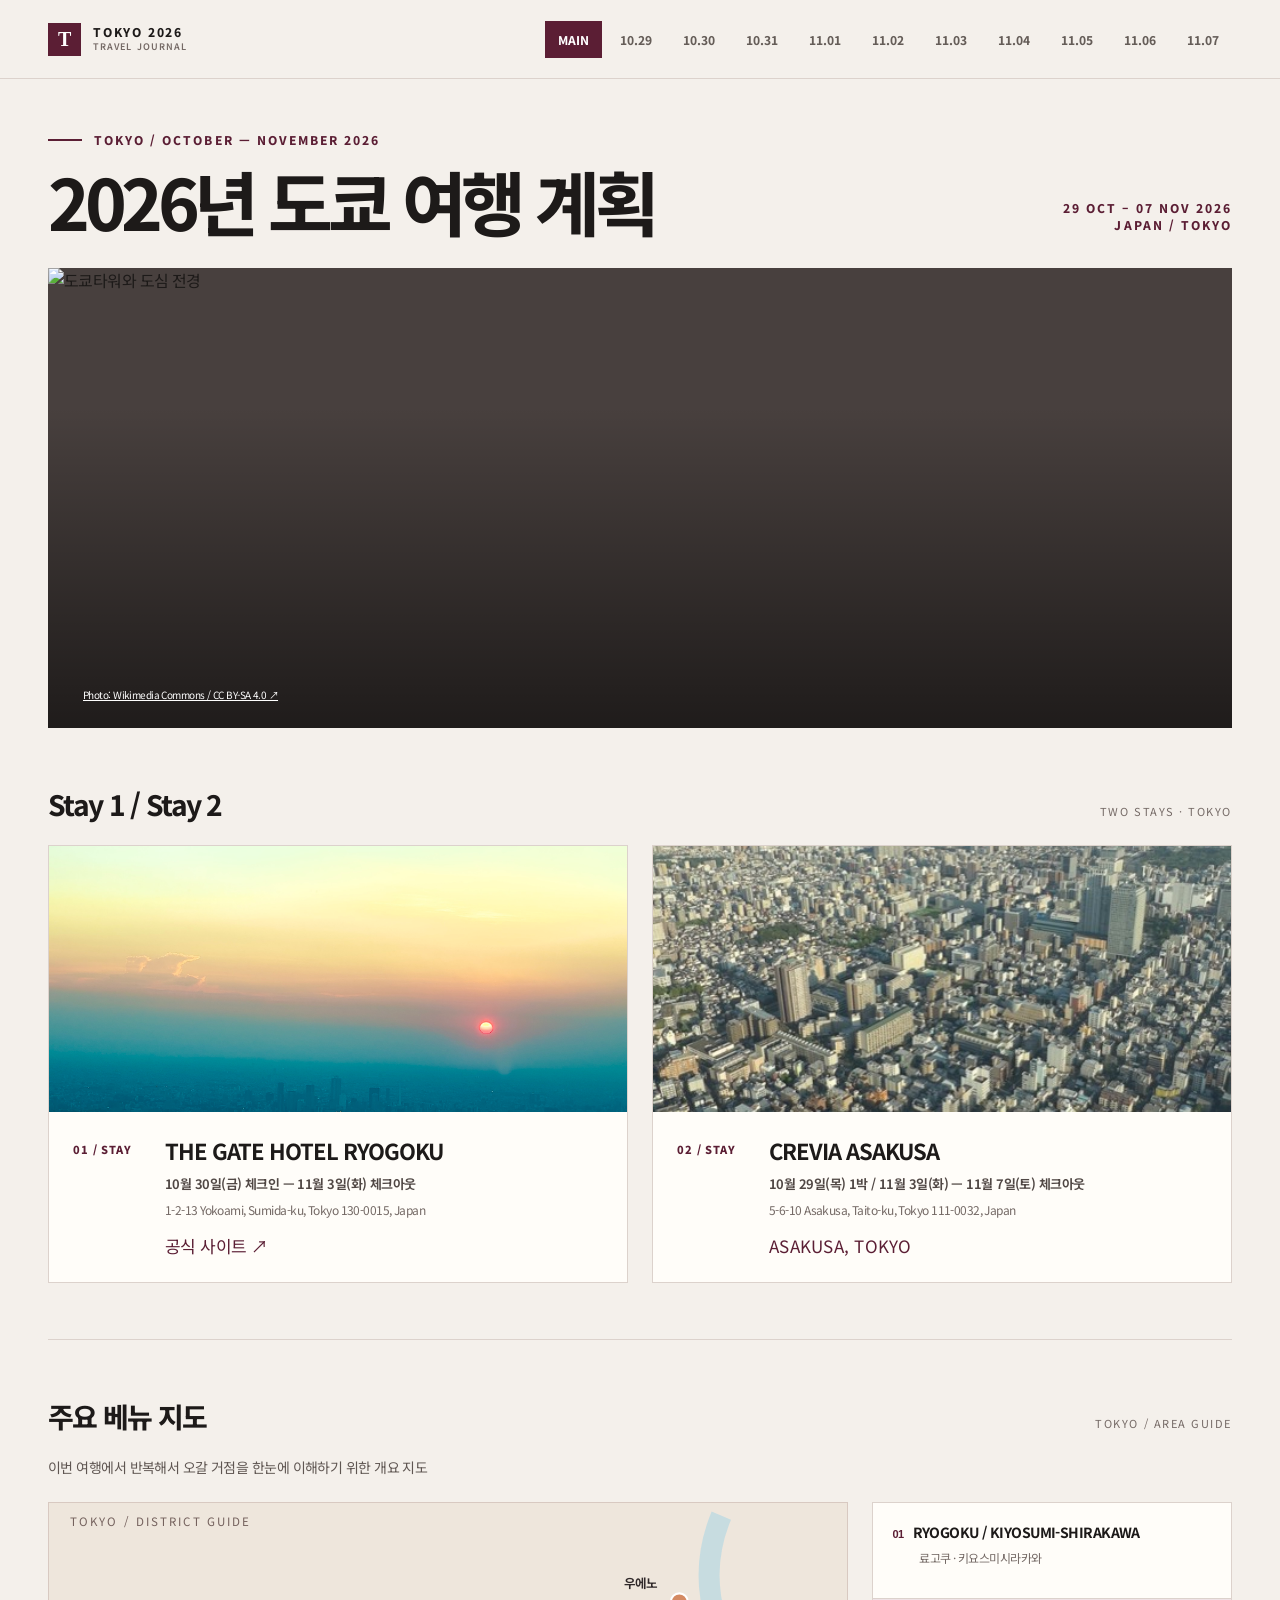
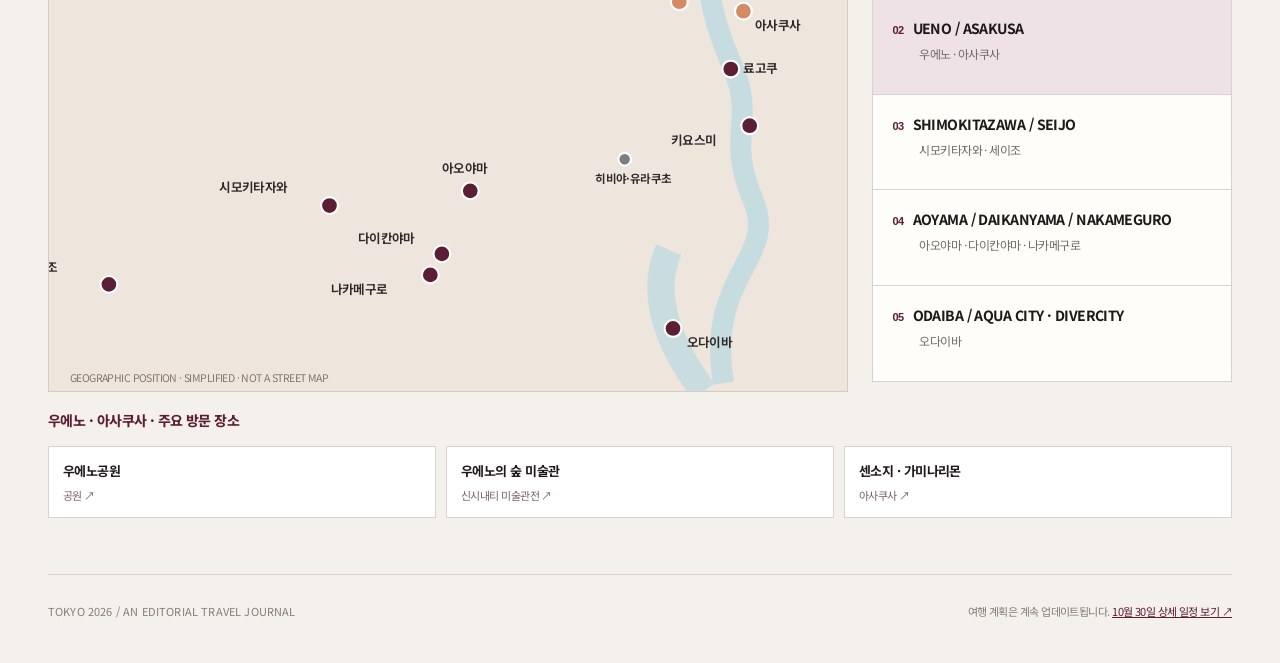
==== commit fe82e97a: "Rebuild Tokyo map with accurate geographic district arrangement and five itinerary groups" ====
--- a/index.html
+++ b/index.html
@@ -174,7 +174,7 @@
  <section class="section" id="venues">
   <div class="section-head"><h2>주요 베뉴 지도</h2><span class="tiny english">TOKYO / AREA GUIDE</span></div>
   <p class="map-deck">이번 여행에서 반복해서 오갈 거점을 한눈에 이해하기 위한 개요 지도</p>
-  <div class="map-layout tokyo-real-map"><div class="map-frame"><svg viewBox="0 0 760 465" role="img" aria-label="실제 방문 권역 지도, 축척은 대략적임"><rect width="760" height="465" fill="#eee6dc"/><path d="M0 76L150 35 283 81 425 40 555 85 760 35V465H0Z" fill="#e4d9cc"/><path d="M630 10C584 95 612 145 636 202S590 301 615 364 673 406 654 465" fill="none" stroke="#bdd4da" stroke-width="29"/><text x="28" y="34" fill="#74615d" font-size="11" letter-spacing="2">TOKYO / PLACES WE VISIT</text><g data-region="ryogoku" role="button" tabindex="0" style="cursor:pointer"><circle cx="120" cy="264" r="9" fill="#5b1e34" stroke="#fff" stroke-width="3"/><text x="133" y="269" font-size="14" fill="#312623" font-weight="700">료고쿠</text></g><g data-region="aoyama" role="button" tabindex="0" style="cursor:pointer"><circle cx="100" cy="153" r="9" fill="#5b1e34" stroke="#fff" stroke-width="3"/><text x="113" y="158" font-size="14" fill="#312623" font-weight="700">아오야마</text></g><g data-region="shimo" role="button" tabindex="0" style="cursor:pointer"><circle cx="250" cy="370" r="9" fill="#5b1e34" stroke="#fff" stroke-width="3"/><text x="263" y="375" font-size="14" fill="#312623" font-weight="700">시모키타자와 · 세이조</text></g><g data-region="daikanyama" role="button" tabindex="0" style="cursor:pointer"><circle cx="350" cy="295" r="9" fill="#5b1e34" stroke="#fff" stroke-width="3"/><text x="363" y="300" font-size="14" fill="#312623" font-weight="700">다이칸야마 · 나카메구로</text></g><g data-region="kiyosumi" role="button" tabindex="0" style="cursor:pointer"><circle cx="601" cy="337" r="9" fill="#5b1e34" stroke="#fff" stroke-width="3"/><text x="614" y="342" font-size="14" fill="#312623" font-weight="700">키요스미시라카와</text></g><g data-region="asakusa" role="button" tabindex="0" style="cursor:pointer"><circle cx="609" cy="115" r="9" fill="#5b1e34" stroke="#fff" stroke-width="3"/><text x="622" y="120" font-size="14" fill="#312623" font-weight="700">아사쿠사</text></g><g data-region="odaiba" role="button" tabindex="0" style="cursor:pointer"><circle cx="470" cy="410" r="9" fill="#5b1e34" stroke="#fff" stroke-width="3"/><text x="483" y="415" font-size="14" fill="#312623" font-weight="700">오다이바</text></g><g data-region="ueno" role="button" tabindex="0" style="cursor:pointer"><circle cx="502" cy="75" r="9" fill="#5b1e34" stroke="#fff" stroke-width="3"/><text x="515" y="80" font-size="14" fill="#312623" font-weight="700">우에노</text></g><text x="28" y="447" font-size="10" fill="#82766f">SCHEMATIC ONLY — NOT TO SCALE</text></svg></div><div class="venues"><div class="venue" role="button" tabindex="0" data-region="ryogoku" aria-pressed="false"><span class="num">01</span><strong>RYOGOKU</strong><p>료고쿠 · 10/30–11/3</p></div><div class="venue" role="button" tabindex="0" data-region="aoyama" aria-pressed="false"><span class="num">02</span><strong>AOYAMA</strong><p>아오야마 · 10/31</p></div><div class="venue" role="button" tabindex="0" data-region="shimo" aria-pressed="false"><span class="num">03</span><strong>SHIMOKITAZAWA</strong><p>시모키타자와 · 세이조 · 10/31</p></div><div class="venue" role="button" tabindex="0" data-region="daikanyama" aria-pressed="false"><span class="num">04</span><strong>DAIKANYAMA</strong><p>다이칸야마 · 나카메구로 · 11/1</p></div><div class="venue" role="button" tabindex="0" data-region="kiyosumi" aria-pressed="false"><span class="num">05</span><strong>KIYOSUMI</strong><p>키요스미시라카와 · 11/2</p></div><div class="venue" role="button" tabindex="0" data-region="asakusa" aria-pressed="false"><span class="num">06</span><strong>ASAKUSA</strong><p>아사쿠사 · 11/2</p></div><div class="venue" role="button" tabindex="0" data-region="odaiba" aria-pressed="false"><span class="num">07</span><strong>ODAIBA</strong><p>오다이바 · 11/2</p></div><div class="venue" role="button" tabindex="0" data-region="ueno" aria-pressed="false"><span class="num">08</span><strong>UENO</strong><p>우에노 · 11/3</p></div></div></div><div class="map-region-caption" id="region-caption">권역을 누르면 방문 장소가 표시돼</div><div class="region-places" id="region-places"></div>
+  <div class="map-layout tokyo-real-map"><div class="map-frame"><svg viewBox="0 0 760 465" role="img" aria-label="도쿄 지역별 실제 지리 좌표를 기준으로 배치한 개략 지도"><rect width="760" height="465" fill="#eee6dc"/><path d="M640 12 C615 72 635 117 653 162 S645 224 670 282 S625 351 642 457" fill="none" stroke="#c4dce2" stroke-width="20" opacity=".9"/><path d="M590 330Q565 387 623 465" fill="none" stroke="#c4dce2" stroke-width="26" opacity=".85"/><text x="20" y="22" fill="#74615d" font-size="11" letter-spacing="2">TOKYO / DISTRICT GUIDE</text><g data-region="west" role="button" tabindex="0" aria-label="세이조" style="cursor:pointer"><circle cx="57" cy="363" r="8" fill="#5b1e34" stroke="#fff" stroke-width="2"/><text x="-25" y="351" fill="#30292a" font-size="12" font-weight="650">세이조</text></g><g data-region="west" role="button" tabindex="0" aria-label="시모키타자와" style="cursor:pointer"><circle cx="267" cy="288" r="8" fill="#5b1e34" stroke="#fff" stroke-width="2"/><text x="162" y="275" fill="#30292a" font-size="12" font-weight="650">시모키타자와</text></g><g data-region="southwest" role="button" tabindex="0" aria-label="아오야마" style="cursor:pointer"><circle cx="401" cy="274" r="8" fill="#5b1e34" stroke="#fff" stroke-width="2"/><text x="374" y="257" fill="#30292a" font-size="12" font-weight="650">아오야마</text></g><g data-region="southwest" role="button" tabindex="0" aria-label="다이칸야마" style="cursor:pointer"><circle cx="374" cy="334" r="8" fill="#5b1e34" stroke="#fff" stroke-width="2"/><text x="294" y="324" fill="#30292a" font-size="12" font-weight="650">다이칸야마</text></g><g data-region="southwest" role="button" tabindex="0" aria-label="나카메구로" style="cursor:pointer"><circle cx="363" cy="354" r="8" fill="#5b1e34" stroke="#fff" stroke-width="2"/><text x="268" y="372" fill="#30292a" font-size="12" font-weight="650">나카메구로</text></g><g data-region="festival" role="button" tabindex="0" aria-label="히비야·유라쿠초" style="cursor:pointer"><circle cx="548" cy="244" r="6" fill="#7c7d81" stroke="#fff" stroke-width="2"/><text x="520" y="267" fill="#30292a" font-size="11" font-weight="650">히비야·유라쿠초</text></g><g data-region="northeast" role="button" tabindex="0" aria-label="우에노" style="cursor:pointer"><circle cx="600" cy="94" r="8" fill="#5b1e34" stroke="#fff" stroke-width="2"/><text x="547" y="81" fill="#30292a" font-size="12" font-weight="650">우에노</text></g><g data-region="northeast" role="button" tabindex="0" aria-label="아사쿠사" style="cursor:pointer"><circle cx="661" cy="103" r="8" fill="#5b1e34" stroke="#fff" stroke-width="2"/><text x="672" y="121" fill="#30292a" font-size="12" font-weight="650">아사쿠사</text></g><g data-region="east" role="button" tabindex="0" aria-label="료고쿠" style="cursor:pointer"><circle cx="649" cy="158" r="8" fill="#5b1e34" stroke="#fff" stroke-width="2"/><text x="661" y="162" fill="#30292a" font-size="12" font-weight="650">료고쿠</text></g><g data-region="east" role="button" tabindex="0" aria-label="키요스미" style="cursor:pointer"><circle cx="667" cy="212" r="8" fill="#5b1e34" stroke="#fff" stroke-width="2"/><text x="592" y="230" fill="#30292a" font-size="12" font-weight="650">키요스미</text></g><g data-region="bay" role="button" tabindex="0" aria-label="오다이바" style="cursor:pointer"><circle cx="594" cy="405" r="8" fill="#5b1e34" stroke="#fff" stroke-width="2"/><text x="607" y="423" fill="#30292a" font-size="12" font-weight="650">오다이바</text></g><text x="20" y="456" fill="#82766f" font-size="10">GEOGRAPHIC POSITION · SIMPLIFIED · NOT A STREET MAP</text></svg></div><div class="venues"><div class="venue" role="button" tabindex="0" data-region="east" aria-pressed="false"><span class="num">01</span><strong>RYOGOKU / KIYOSUMI-SHIRAKAWA</strong><p>료고쿠 · 키요스미시라카와</p></div><div class="venue" role="button" tabindex="0" data-region="northeast" aria-pressed="false"><span class="num">02</span><strong>UENO / ASAKUSA</strong><p>우에노 · 아사쿠사</p></div><div class="venue" role="button" tabindex="0" data-region="west" aria-pressed="false"><span class="num">03</span><strong>SHIMOKITAZAWA / SEIJO</strong><p>시모키타자와 · 세이조</p></div><div class="venue" role="button" tabindex="0" data-region="southwest" aria-pressed="false"><span class="num">04</span><strong>AOYAMA / DAIKANYAMA / NAKAMEGURO</strong><p>아오야마 · 다이칸야마 · 나카메구로</p></div><div class="venue" role="button" tabindex="0" data-region="bay" aria-pressed="false"><span class="num">05</span><strong>ODAIBA / AQUA CITY · DIVERCITY</strong><p>오다이바</p></div></div></div><div class="map-region-caption" id="region-caption">권역을 클릭하면 대표 방문 장소가 표시돼 · 회색 핀은 영화제 참고 거점</div><div class="region-places" id="region-places"></div>
  </section>
  <footer class="footer"><div class="english">TOKYO 2026 / AN EDITORIAL TRAVEL JOURNAL</div><div>여행 계획은 계속 업데이트됩니다. <a href="#2026-10-30">10월 30일 상세 일정 보기 ↗</a></div></footer>
 </div>
@@ -417,11 +417,8 @@
  buttons.forEach(function(btn){btn.addEventListener('click',function(){location.hash=btn.getAttribute('data-page');if(location.hash==='#main')go()})});
  document.addEventListener('error',function(e){var img=e.target;if(img&&img.tagName==='IMG'&&img.dataset.fallback&&img.src.indexOf(img.dataset.fallback)<0){img.src=img.dataset.fallback}},true);
 
-var travelPlaces={"ryogoku":[["THE GATE HOTEL RYOGOKU","숙소"],["몬자 모헤지 료고쿠","10/30 저녁"],["스미다강 리버테라스","강변 산책"]],"aoyama":[["i2 cafe / crisscross","아침 카페 후보"],["PLEATS PLEASE ISSEY MIYAKE AOYAMA","쇼핑"]],"shimo":[["旧ヤム邸 シモキタ荘","점심"],["NEW YORK JOE EXCHANGE","빈티지"],["BONUS TRACK / 本屋 B&B","서점"],["THE MOMENT","재즈 공연"]],"daikanyama":[["The Conran Shop Daikanyama","디자인"],["Hillside Terrace","건축"],["CARBOOTS","빈티지"],["COW BOOKS Nakameguro","서점"],["메구로강","산책"]],"kiyosumi":[["iki Roastery & Eatery","커피"],["키요스미정원","정원"],["바바구리 본점","편집숍"],["TEAPOND","티 숍"]],"asakusa":[["센소지","골목"],["나미키 야부소바 / 대흑가 텐푸라 / 야코","점심 후보"],["아사쿠사 수상버스 선착장","히미코 16:20"]],"odaiba":[["오다이바 해변공원","야경"],["곤파치 오다이바","18:30 예약"]],"ueno":[["우에노공원","산책"],["우에노의 숲 미술관","신시내티 미술관전"],["아메요코","선택 방문"],["인쇼테이 / 우에노 야부소바 / 텐푸라 미야","점심 후보"],["게이세이우에노역","스카이라이너"]]};
-document.querySelectorAll('[data-region]').forEach(function(el){
-function show(){var key=el.dataset.region;document.querySelectorAll('[data-region]').forEach(function(a){a.classList.toggle('selected',a.dataset.region===key);a.setAttribute('aria-pressed',a.dataset.region===key?'true':'false')});document.getElementById('region-caption').textContent='방문 예정 장소 · '+key.toUpperCase();var target=document.getElementById('region-places');target.replaceChildren();(travelPlaces[key]||[]).forEach(function(place){var item=document.createElement('a');item.className='region-place-link';item.href='https://www.google.com/maps/search/?api=1&query='+encodeURIComponent(place[0]+' Tokyo');item.target='_blank';item.rel='noopener';var name=document.createElement('strong');name.textContent=place[0];var note=document.createElement('span');note.textContent=place[1]+' ↗';item.append(name,note);target.append(item)})}
-el.addEventListener('click',show);el.addEventListener('keydown',function(e){if(e.key==='Enter'||e.key===' '){e.preventDefault();show()}})});
-document.querySelector('.venues [data-region="ueno"]')?.click();
+var travelPlaces={"east":[["THE GATE HOTEL RYOGOKU","숙소"],["키요스미정원","정원"],["키요스미시라카와 카페 거리","커피·골목"]],"northeast":[["우에노공원","공원"],["우에노의 숲 미술관","신시내티 미술관전"],["센소지 · 가미나리몬","아사쿠사"]],"west":[["시모키타자와 빈티지 숍","빈티지"],["BONUS TRACK Shimokitazawa","서점·골목"],["THE MOMENT Seijo","재즈 공연"]],"southwest":[["PLEATS PLEASE ISSEY MIYAKE AOYAMA","아오야마"],["Hillside Terrace Daikanyama","다이칸야마"],["Meguro River Nakameguro","메구로강"]],"bay":[["Aqua City Odaiba · DiverCity Tokyo Plaza","쇼핑몰"],["Odaiba Seaside Park","해변공원"],["Rainbow Bridge Tokyo","레인보브리지"]],"festival":[["Tokyo International Film Festival Hibiya Yurakucho","도쿄국제영화제 현장 · 참고 핀"]]};var travelLabels={"east":"료고쿠 · 키요스미시라카와","northeast":"우에노 · 아사쿠사","west":"시모키타자와 · 세이조","southwest":"아오야마 · 다이칸야마 · 나카메구로","bay":"오다이바","festival":"히비야 · 유라쿠초 / 도쿄국제영화제"};
+document.querySelectorAll('[data-region]').forEach(function(el){function show(){var key=el.dataset.region;document.querySelectorAll('[data-region]').forEach(function(a){a.classList.toggle('selected',a.dataset.region===key);a.setAttribute('aria-pressed',a.dataset.region===key?'true':'false')});document.getElementById('region-caption').textContent=travelLabels[key]+' · '+(key==='festival'?'도쿄국제영화제 참고 거점':'주요 방문 장소');var target=document.getElementById('region-places');target.replaceChildren();(travelPlaces[key]||[]).forEach(function(place){var item=document.createElement('a');item.className='region-place-link';item.href='https://www.google.com/maps/search/?api=1&query='+encodeURIComponent(place[0]+' Tokyo Japan');item.target='_blank';item.rel='noopener';var name=document.createElement('strong');name.textContent=place[0];var note=document.createElement('span');note.textContent=place[1]+' ↗';item.append(name,note);target.append(item)})}el.addEventListener('click',show);el.addEventListener('keydown',function(e){if(e.key==='Enter'||e.key===' '){e.preventDefault();show()}})});document.querySelector('.venues [data-region="northeast"]')?.click();
  window.addEventListener('hashchange',go);go();
 })();
 </script>
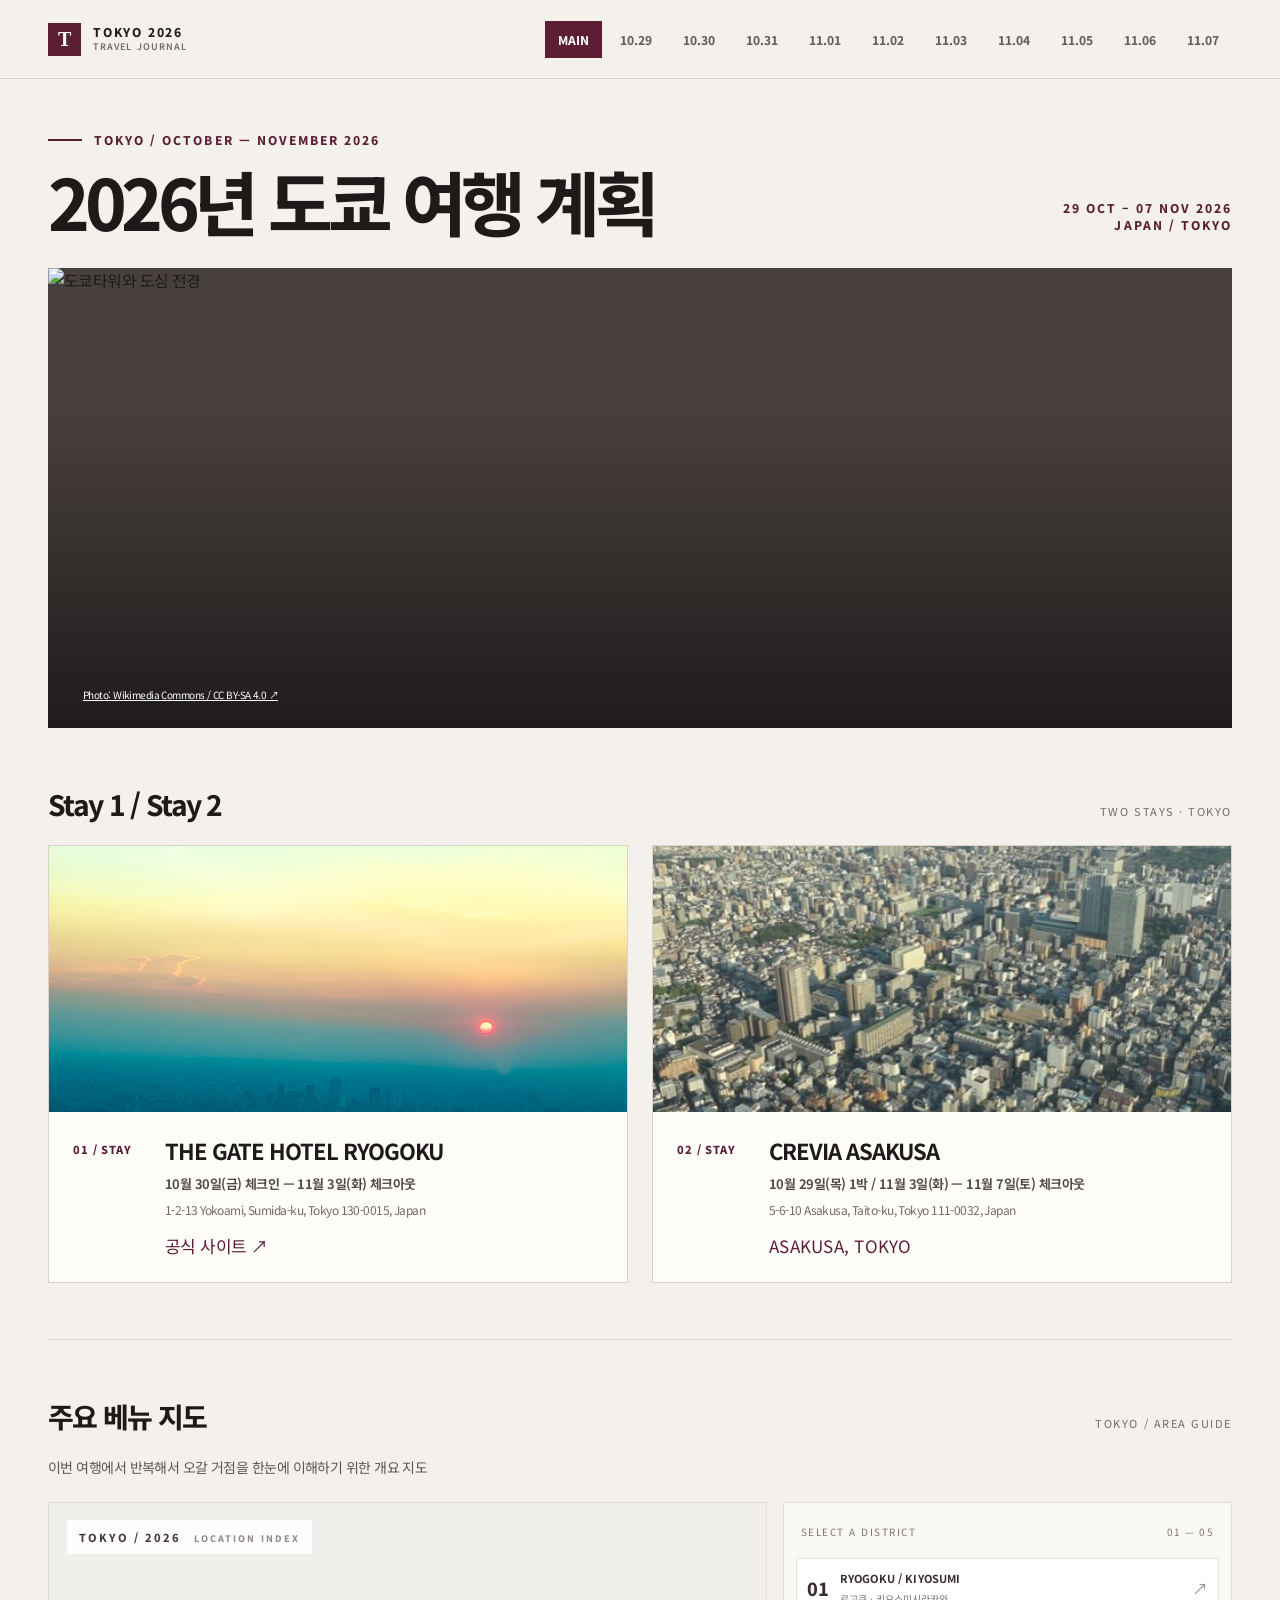
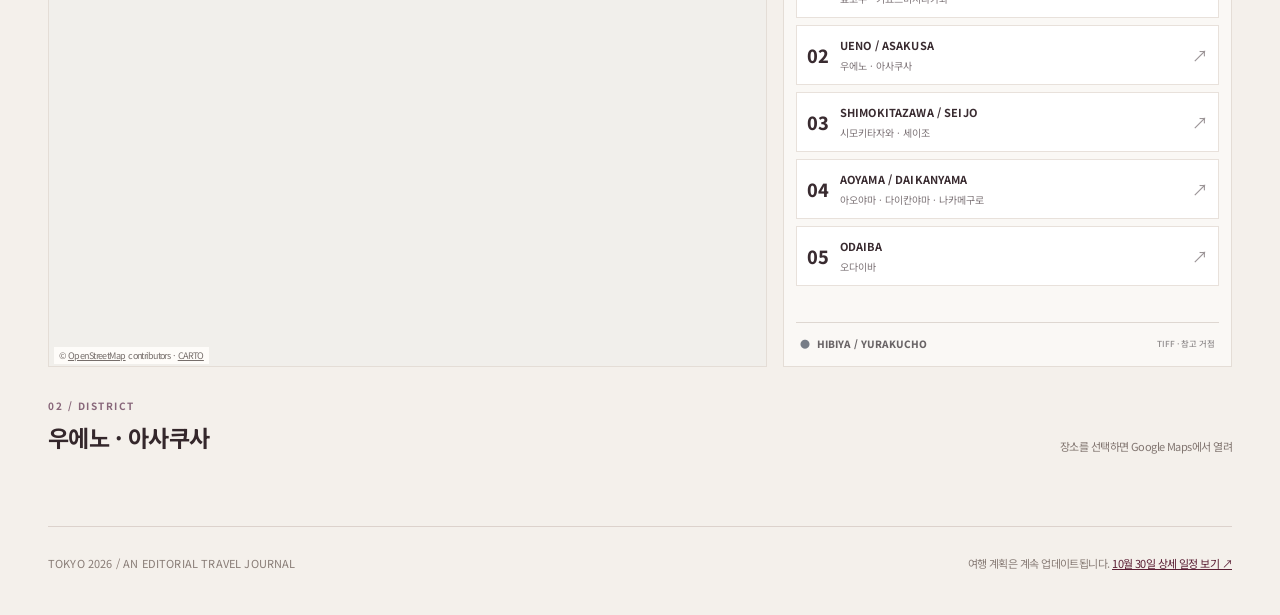
==== commit 444f93f6: "Replace approximate SVG with real Leaflet Tokyo basemap and editorial five-area guide" ====
--- a/index.html
+++ b/index.html
@@ -134,7 +134,9 @@
 .highlight-check span{flex:1;min-width:0}
 .highlight-check input:checked+span{color:#787375;text-decoration:line-through;text-decoration-thickness:1px}
 </style>
-<style id="trip-main-map-2026">.tokyo-real-map .venues{max-height:480px;overflow:auto}.region-places{display:grid;grid-template-columns:repeat(auto-fit,minmax(190px,1fr));gap:10px;margin-top:16px}.region-place-link{display:flex;flex-direction:column;gap:7px;padding:14px;background:#fff;border:1px solid var(--line);text-decoration:none;color:inherit}.region-place-link strong{font-size:13px}.region-place-link span{font-size:11px;color:#756763}.tokyo-real-map [data-region].selected circle{fill:#d48a63}</style></head>
+<style id="trip-main-map-2026">.tokyo-real-map .venues{max-height:480px;overflow:auto}.region-places{display:grid;grid-template-columns:repeat(auto-fit,minmax(190px,1fr));gap:10px;margin-top:16px}.region-place-link{display:flex;flex-direction:column;gap:7px;padding:14px;background:#fff;border:1px solid var(--line);text-decoration:none;color:inherit}.region-place-link strong{font-size:13px}.region-place-link span{font-size:11px;color:#756763}.tokyo-real-map [data-region].selected circle{fill:#d48a63}</style><link rel="stylesheet" href="https://unpkg.com/leaflet@1.9.4/dist/leaflet.css"><style id="tokyo-real-basemap-2026">
+.tokyo-map-editorial{display:grid;grid-template-columns:minmax(0,1.6fr) minmax(230px,1fr);gap:16px;align-items:stretch}.tokyo-map-canvas{height:465px;min-width:0;position:relative;overflow:hidden;border:1px solid #e4ddd6;background:#f1efeb}.tokyo-map-canvas #tokyo-live-map{height:100%;width:100%;z-index:0}.tokyo-map-floating{position:absolute;left:18px;top:17px;z-index:400;font-size:11px;letter-spacing:2px;font-weight:800;color:#493a39;background:#ffffffed;padding:9px 12px;pointer-events:none}.tokyo-map-floating span{font-size:9px;opacity:.6;margin-left:8px}.tokyo-map-credit{position:absolute;bottom:2px;left:5px;z-index:401;background:#fffdfaee;padding:2px 5px;font-size:9px;color:#766e6b}.tokyo-map-credit a{color:inherit}.tokyo-area-menu{border:1px solid #e4ddd6;background:#faf8f5;padding:12px;display:flex;flex-direction:column;gap:7px}.tokyo-area-label{font-size:10px;letter-spacing:1.5px;color:#7d7470;padding:9px 5px 12px;display:flex;justify-content:space-between}.tokyo-area-item{width:100%;border:1px solid #e8e1db;background:#fff;text-align:left;padding:11px 10px;display:flex;gap:11px;align-items:center;cursor:pointer;color:#392b30;min-width:0}.tokyo-area-item[aria-pressed="true"]{background:#64233b;color:#fff;border-color:#64233b}.tokyo-area-number{font-size:18px;font-weight:800;line-height:1}.tokyo-area-text{min-width:0;flex:1}.tokyo-area-text strong{display:block;font-size:11px;letter-spacing:.15px;overflow-wrap:anywhere}.tokyo-area-text small{display:block;font-size:10px;opacity:.65;margin-top:5px}.tokyo-area-arrow{opacity:.5}.tokyo-festival-item{margin-top:auto;border:0;border-top:1px solid #ded7d1;background:transparent;display:flex;align-items:center;gap:7px;text-align:left;padding:13px 4px 3px;font-size:10px;font-weight:800;cursor:pointer;color:#696466}.tokyo-festival-item span{color:#777d87}.tokyo-festival-item small{margin-left:auto;opacity:.72;font-weight:500}.tokyo-festival-item[aria-pressed="true"]{color:#64233b}.tokyo-selected-region{display:flex;align-items:end;justify-content:space-between;gap:15px;margin:24px 0 12px}.tokyo-selected-region span{font-size:10px;letter-spacing:1.5px;color:#88677a;font-weight:700}.tokyo-selected-region h3{font-size:23px;margin:5px 0 0;color:#34272b}.tokyo-selected-region p{font-size:11px;color:#817570;margin:0}.tokyo-pin{width:30px;height:30px;background:#64233b;border:3px solid white;box-shadow:0 2px 7px #3a212655;border-radius:50%;display:flex;align-items:center;justify-content:center;color:white;font:700 12px sans-serif}.tokyo-pin.festival{width:19px;height:19px;background:#898d95;font-size:0}.tokyo-pin.active{background:#ba7956;transform:scale(1.17)}.tokyo-pin-caption{position:absolute;top:29px;left:50%;transform:translateX(-50%);white-space:nowrap;color:#5b3844;background:#fffffff2;padding:2px 5px;font:600 9px sans-serif;box-shadow:0 1px 2px #0001}.leaflet-div-icon.tokyo-marker{background:transparent;border:0}.tokyo-map-editorial .leaflet-control-attribution{display:none}.tokyo-map-editorial .leaflet-control-zoom a{color:#64233b}.region-places{grid-template-columns:repeat(3,minmax(0,1fr))!important}@media(max-width:800px){.tokyo-map-editorial{grid-template-columns:minmax(0,1fr)}.tokyo-map-canvas{height:355px}.tokyo-area-menu{display:grid;grid-template-columns:repeat(2,minmax(0,1fr))}.tokyo-area-label{grid-column:1/-1}.tokyo-festival-item{grid-column:1/-1}.tokyo-selected-region{align-items:start;flex-direction:column}.region-places{grid-template-columns:1fr!important}}@media(max-width:440px){.tokyo-area-menu{grid-template-columns:1fr}}
+</style></head>
 <body>
 <header class="site-head">
   <div class="shell head-inner">
@@ -174,7 +176,7 @@
  <section class="section" id="venues">
   <div class="section-head"><h2>주요 베뉴 지도</h2><span class="tiny english">TOKYO / AREA GUIDE</span></div>
   <p class="map-deck">이번 여행에서 반복해서 오갈 거점을 한눈에 이해하기 위한 개요 지도</p>
-  <div class="map-layout tokyo-real-map"><div class="map-frame"><svg viewBox="0 0 760 465" role="img" aria-label="도쿄 지역별 실제 지리 좌표를 기준으로 배치한 개략 지도"><rect width="760" height="465" fill="#eee6dc"/><path d="M640 12 C615 72 635 117 653 162 S645 224 670 282 S625 351 642 457" fill="none" stroke="#c4dce2" stroke-width="20" opacity=".9"/><path d="M590 330Q565 387 623 465" fill="none" stroke="#c4dce2" stroke-width="26" opacity=".85"/><text x="20" y="22" fill="#74615d" font-size="11" letter-spacing="2">TOKYO / DISTRICT GUIDE</text><g data-region="west" role="button" tabindex="0" aria-label="세이조" style="cursor:pointer"><circle cx="57" cy="363" r="8" fill="#5b1e34" stroke="#fff" stroke-width="2"/><text x="-25" y="351" fill="#30292a" font-size="12" font-weight="650">세이조</text></g><g data-region="west" role="button" tabindex="0" aria-label="시모키타자와" style="cursor:pointer"><circle cx="267" cy="288" r="8" fill="#5b1e34" stroke="#fff" stroke-width="2"/><text x="162" y="275" fill="#30292a" font-size="12" font-weight="650">시모키타자와</text></g><g data-region="southwest" role="button" tabindex="0" aria-label="아오야마" style="cursor:pointer"><circle cx="401" cy="274" r="8" fill="#5b1e34" stroke="#fff" stroke-width="2"/><text x="374" y="257" fill="#30292a" font-size="12" font-weight="650">아오야마</text></g><g data-region="southwest" role="button" tabindex="0" aria-label="다이칸야마" style="cursor:pointer"><circle cx="374" cy="334" r="8" fill="#5b1e34" stroke="#fff" stroke-width="2"/><text x="294" y="324" fill="#30292a" font-size="12" font-weight="650">다이칸야마</text></g><g data-region="southwest" role="button" tabindex="0" aria-label="나카메구로" style="cursor:pointer"><circle cx="363" cy="354" r="8" fill="#5b1e34" stroke="#fff" stroke-width="2"/><text x="268" y="372" fill="#30292a" font-size="12" font-weight="650">나카메구로</text></g><g data-region="festival" role="button" tabindex="0" aria-label="히비야·유라쿠초" style="cursor:pointer"><circle cx="548" cy="244" r="6" fill="#7c7d81" stroke="#fff" stroke-width="2"/><text x="520" y="267" fill="#30292a" font-size="11" font-weight="650">히비야·유라쿠초</text></g><g data-region="northeast" role="button" tabindex="0" aria-label="우에노" style="cursor:pointer"><circle cx="600" cy="94" r="8" fill="#5b1e34" stroke="#fff" stroke-width="2"/><text x="547" y="81" fill="#30292a" font-size="12" font-weight="650">우에노</text></g><g data-region="northeast" role="button" tabindex="0" aria-label="아사쿠사" style="cursor:pointer"><circle cx="661" cy="103" r="8" fill="#5b1e34" stroke="#fff" stroke-width="2"/><text x="672" y="121" fill="#30292a" font-size="12" font-weight="650">아사쿠사</text></g><g data-region="east" role="button" tabindex="0" aria-label="료고쿠" style="cursor:pointer"><circle cx="649" cy="158" r="8" fill="#5b1e34" stroke="#fff" stroke-width="2"/><text x="661" y="162" fill="#30292a" font-size="12" font-weight="650">료고쿠</text></g><g data-region="east" role="button" tabindex="0" aria-label="키요스미" style="cursor:pointer"><circle cx="667" cy="212" r="8" fill="#5b1e34" stroke="#fff" stroke-width="2"/><text x="592" y="230" fill="#30292a" font-size="12" font-weight="650">키요스미</text></g><g data-region="bay" role="button" tabindex="0" aria-label="오다이바" style="cursor:pointer"><circle cx="594" cy="405" r="8" fill="#5b1e34" stroke="#fff" stroke-width="2"/><text x="607" y="423" fill="#30292a" font-size="12" font-weight="650">오다이바</text></g><text x="20" y="456" fill="#82766f" font-size="10">GEOGRAPHIC POSITION · SIMPLIFIED · NOT A STREET MAP</text></svg></div><div class="venues"><div class="venue" role="button" tabindex="0" data-region="east" aria-pressed="false"><span class="num">01</span><strong>RYOGOKU / KIYOSUMI-SHIRAKAWA</strong><p>료고쿠 · 키요스미시라카와</p></div><div class="venue" role="button" tabindex="0" data-region="northeast" aria-pressed="false"><span class="num">02</span><strong>UENO / ASAKUSA</strong><p>우에노 · 아사쿠사</p></div><div class="venue" role="button" tabindex="0" data-region="west" aria-pressed="false"><span class="num">03</span><strong>SHIMOKITAZAWA / SEIJO</strong><p>시모키타자와 · 세이조</p></div><div class="venue" role="button" tabindex="0" data-region="southwest" aria-pressed="false"><span class="num">04</span><strong>AOYAMA / DAIKANYAMA / NAKAMEGURO</strong><p>아오야마 · 다이칸야마 · 나카메구로</p></div><div class="venue" role="button" tabindex="0" data-region="bay" aria-pressed="false"><span class="num">05</span><strong>ODAIBA / AQUA CITY · DIVERCITY</strong><p>오다이바</p></div></div></div><div class="map-region-caption" id="region-caption">권역을 클릭하면 대표 방문 장소가 표시돼 · 회색 핀은 영화제 참고 거점</div><div class="region-places" id="region-places"></div>
+  <div class="tokyo-map-editorial"><div class="tokyo-map-canvas"><div id="tokyo-live-map" aria-label="실제 도쿄 지도와 방문 권역별 위치" role="application"></div><div class="tokyo-map-floating">TOKYO / 2026 <span>LOCATION INDEX</span></div><div class="tokyo-map-credit">© <a href="https://www.openstreetmap.org/copyright" target="_blank" rel="noopener">OpenStreetMap</a> contributors · <a href="https://carto.com/attributions" target="_blank" rel="noopener">CARTO</a></div></div><div class="tokyo-area-menu"><div class="tokyo-area-label">SELECT A DISTRICT <span>01 — 05</span></div><button class="tokyo-area-item" type="button" data-area="east" aria-pressed="false"><span class="tokyo-area-number">01</span><span class="tokyo-area-text"><strong>RYOGOKU / KIYOSUMI</strong><small>료고쿠 · 키요스미시라카와</small></span><span class="tokyo-area-arrow">↗</span></button><button class="tokyo-area-item" type="button" data-area="northeast" aria-pressed="false"><span class="tokyo-area-number">02</span><span class="tokyo-area-text"><strong>UENO / ASAKUSA</strong><small>우에노 · 아사쿠사</small></span><span class="tokyo-area-arrow">↗</span></button><button class="tokyo-area-item" type="button" data-area="west" aria-pressed="false"><span class="tokyo-area-number">03</span><span class="tokyo-area-text"><strong>SHIMOKITAZAWA / SEIJO</strong><small>시모키타자와 · 세이조</small></span><span class="tokyo-area-arrow">↗</span></button><button class="tokyo-area-item" type="button" data-area="southwest" aria-pressed="false"><span class="tokyo-area-number">04</span><span class="tokyo-area-text"><strong>AOYAMA / DAIKANYAMA</strong><small>아오야마 · 다이칸야마 · 나카메구로</small></span><span class="tokyo-area-arrow">↗</span></button><button class="tokyo-area-item" type="button" data-area="bay" aria-pressed="false"><span class="tokyo-area-number">05</span><span class="tokyo-area-text"><strong>ODAIBA</strong><small>오다이바</small></span><span class="tokyo-area-arrow">↗</span></button><button class="tokyo-festival-item" type="button" data-area="festival" aria-pressed="false"><span>●</span> HIBIYA / YURAKUCHO <small>TIFF · 참고 거점</small></button></div></div><div class="tokyo-selected-region"><div><span id="tokyo-selected-number">02 / DISTRICT</span><h3 id="tokyo-selected-title">우에노 · 아사쿠사</h3></div><p>장소를 선택하면 Google Maps에서 열려</p></div><div class="region-places" id="region-places"></div>
  </section>
  <footer class="footer"><div class="english">TOKYO 2026 / AN EDITORIAL TRAVEL JOURNAL</div><div>여행 계획은 계속 업데이트됩니다. <a href="#2026-10-30">10월 30일 상세 일정 보기 ↗</a></div></footer>
 </div>
@@ -417,8 +419,7 @@
  buttons.forEach(function(btn){btn.addEventListener('click',function(){location.hash=btn.getAttribute('data-page');if(location.hash==='#main')go()})});
  document.addEventListener('error',function(e){var img=e.target;if(img&&img.tagName==='IMG'&&img.dataset.fallback&&img.src.indexOf(img.dataset.fallback)<0){img.src=img.dataset.fallback}},true);
 
-var travelPlaces={"east":[["THE GATE HOTEL RYOGOKU","숙소"],["키요스미정원","정원"],["키요스미시라카와 카페 거리","커피·골목"]],"northeast":[["우에노공원","공원"],["우에노의 숲 미술관","신시내티 미술관전"],["센소지 · 가미나리몬","아사쿠사"]],"west":[["시모키타자와 빈티지 숍","빈티지"],["BONUS TRACK Shimokitazawa","서점·골목"],["THE MOMENT Seijo","재즈 공연"]],"southwest":[["PLEATS PLEASE ISSEY MIYAKE AOYAMA","아오야마"],["Hillside Terrace Daikanyama","다이칸야마"],["Meguro River Nakameguro","메구로강"]],"bay":[["Aqua City Odaiba · DiverCity Tokyo Plaza","쇼핑몰"],["Odaiba Seaside Park","해변공원"],["Rainbow Bridge Tokyo","레인보브리지"]],"festival":[["Tokyo International Film Festival Hibiya Yurakucho","도쿄국제영화제 현장 · 참고 핀"]]};var travelLabels={"east":"료고쿠 · 키요스미시라카와","northeast":"우에노 · 아사쿠사","west":"시모키타자와 · 세이조","southwest":"아오야마 · 다이칸야마 · 나카메구로","bay":"오다이바","festival":"히비야 · 유라쿠초 / 도쿄국제영화제"};
-document.querySelectorAll('[data-region]').forEach(function(el){function show(){var key=el.dataset.region;document.querySelectorAll('[data-region]').forEach(function(a){a.classList.toggle('selected',a.dataset.region===key);a.setAttribute('aria-pressed',a.dataset.region===key?'true':'false')});document.getElementById('region-caption').textContent=travelLabels[key]+' · '+(key==='festival'?'도쿄국제영화제 참고 거점':'주요 방문 장소');var target=document.getElementById('region-places');target.replaceChildren();(travelPlaces[key]||[]).forEach(function(place){var item=document.createElement('a');item.className='region-place-link';item.href='https://www.google.com/maps/search/?api=1&query='+encodeURIComponent(place[0]+' Tokyo Japan');item.target='_blank';item.rel='noopener';var name=document.createElement('strong');name.textContent=place[0];var note=document.createElement('span');note.textContent=place[1]+' ↗';item.append(name,note);target.append(item)})}el.addEventListener('click',show);el.addEventListener('keydown',function(e){if(e.key==='Enter'||e.key===' '){e.preventDefault();show()}})});document.querySelector('.venues [data-region="northeast"]')?.click();
+
  window.addEventListener('hashchange',go);go();
 })();
 </script>
@@ -475,5 +476,10 @@
 if(document.readyState==='loading')document.addEventListener('DOMContentLoaded',start);else start();
 })();
 </script>
-</body>
+<script defer src="https://unpkg.com/leaflet@1.9.4/dist/leaflet.js"></script><script id="tokyo-real-map-init">(function(){
+var areas={"east":{"num":"01","label":"료고쿠 · 키요스미시라카와","points":[[35.6963,139.7933,"료고쿠"],[35.6818,139.7991,"키요스미"]],"places":[["THE GATE HOTEL RYOGOKU","숙소"],["清澄庭園 Kiyosumi Gardens","키요스미정원"],["Kiyosumi Shirakawa Coffee Tokyo","카페 거리"]]},"northeast":{"num":"02","label":"우에노 · 아사쿠사","points":[[35.7138,139.7773,"우에노"],[35.7112,139.7971,"아사쿠사"]],"places":[["Ueno Park Tokyo","우에노공원"],["The Ueno Royal Museum","우에노의 숲 미술관"],["Sensoji Kaminarimon","센소지 · 가미나리몬"]]},"west":{"num":"03","label":"시모키타자와 · 세이조","points":[[35.6611,139.6682,"시모키타자와"],[35.6409,139.5996,"세이조"]],"places":[["Shimokitazawa vintage shops Tokyo","빈티지 숍"],["BONUS TRACK Shimokitazawa","BONUS TRACK"],["THE MOMENT Seijo Tokyo","THE MOMENT"]]},"southwest":{"num":"04","label":"아오야마 · 다이칸야마 · 나카메구로","points":[[35.665,139.712,"아오야마"],[35.6487,139.7032,"다이칸야마"],[35.6434,139.6995,"나카메구로"]],"places":[["PLEATS PLEASE ISSEY MIYAKE AOYAMA","이세이 미야케 아오야마"],["Hillside Terrace Daikanyama","힐사이드 테라스"],["Meguro River Nakameguro Tokyo","메구로강"]]},"bay":{"num":"05","label":"오다이바","points":[[35.6294,139.7751,"오다이바"]],"places":[["AQUA CiTY ODAIBA · DiverCity Tokyo Plaza","아쿠아시티 · 다이버시티"],["Odaiba Seaside Park","오다이바 해변공원"],["Rainbow Bridge Tokyo","레인보브리지"]]},"festival":{"num":"TIFF","label":"히비야 · 유라쿠초","points":[[35.6732,139.76,"영화제"]],"places":[["Tokyo International Film Festival Hibiya Yurakucho","도쿄국제영화제 현장"]]}};var map,markers=[],ready=false;
+function renderPlaces(key){var entry=areas[key];if(!entry)return;document.querySelectorAll('[data-area]').forEach(function(e){e.setAttribute('aria-pressed',e.dataset.area===key?'true':'false')});document.getElementById('tokyo-selected-number').textContent=entry.num+' / '+(key==='festival'?'REFERENCE':'DISTRICT');document.getElementById('tokyo-selected-title').textContent=entry.label;var box=document.getElementById('region-places');box.replaceChildren();entry.places.forEach(function(p){var a=document.createElement('a');a.className='region-place-link';a.href='https://www.google.com/maps/search/?api=1&query='+encodeURIComponent(p[0]+' Tokyo Japan');a.target='_blank';a.rel='noopener';var title=document.createElement('strong');title.textContent=p[1];var small=document.createElement('span');small.textContent=p[0]+' ↗';a.append(title,small);box.append(a)});markers.forEach(function(m){var el=m.marker.getElement();if(el)el.querySelector('.tokyo-pin')?.classList.toggle('active',m.key===key)});if(map){var pts=entry.points.map(function(p){return [p[0],p[1]]});if(pts.length===1)map.flyTo(pts[0],12,{duration:.5});else map.flyToBounds(L.latLngBounds(pts).pad(.7),{maxZoom:12,duration:.5})}}
+function init(){if(ready||!window.L||!document.getElementById('tokyo-live-map'))return;ready=true;map=L.map('tokyo-live-map',{scrollWheelZoom:false,zoomControl:true,attributionControl:false}).setView([35.674,139.726],11);L.tileLayer('https://{s}.basemaps.cartocdn.com/light_all/{z}/{x}/{y}{r}.png',{subdomains:'abcd',maxZoom:18}).addTo(map);Object.keys(areas).forEach(function(key){var e=areas[key];e.points.forEach(function(p){var festival=key==='festival';var icon=L.divIcon({className:'tokyo-marker',html:'<div class="tokyo-pin'+(festival?' festival':'')+'">'+(festival?'':e.num)+'<span class="tokyo-pin-caption">'+p[2]+'</span></div>',iconSize:[32,32],iconAnchor:[16,16]});var marker=L.marker([p[0],p[1]],{icon:icon}).addTo(map).on('click',function(){renderPlaces(key)});markers.push({key:key,marker:marker})})});document.querySelectorAll('[data-area]').forEach(function(el){el.addEventListener('click',function(){renderPlaces(el.dataset.area)})});map.fitBounds([[35.616,139.582],[35.731,139.829]],{padding:[23,23]});renderPlaces('northeast');setTimeout(function(){map.invalidateSize()},250)}
+function wait(){if(window.L)init();else setTimeout(wait,200)}if(document.readyState==='loading')document.addEventListener('DOMContentLoaded',wait);else wait();
+})();</script></body>
 </html>
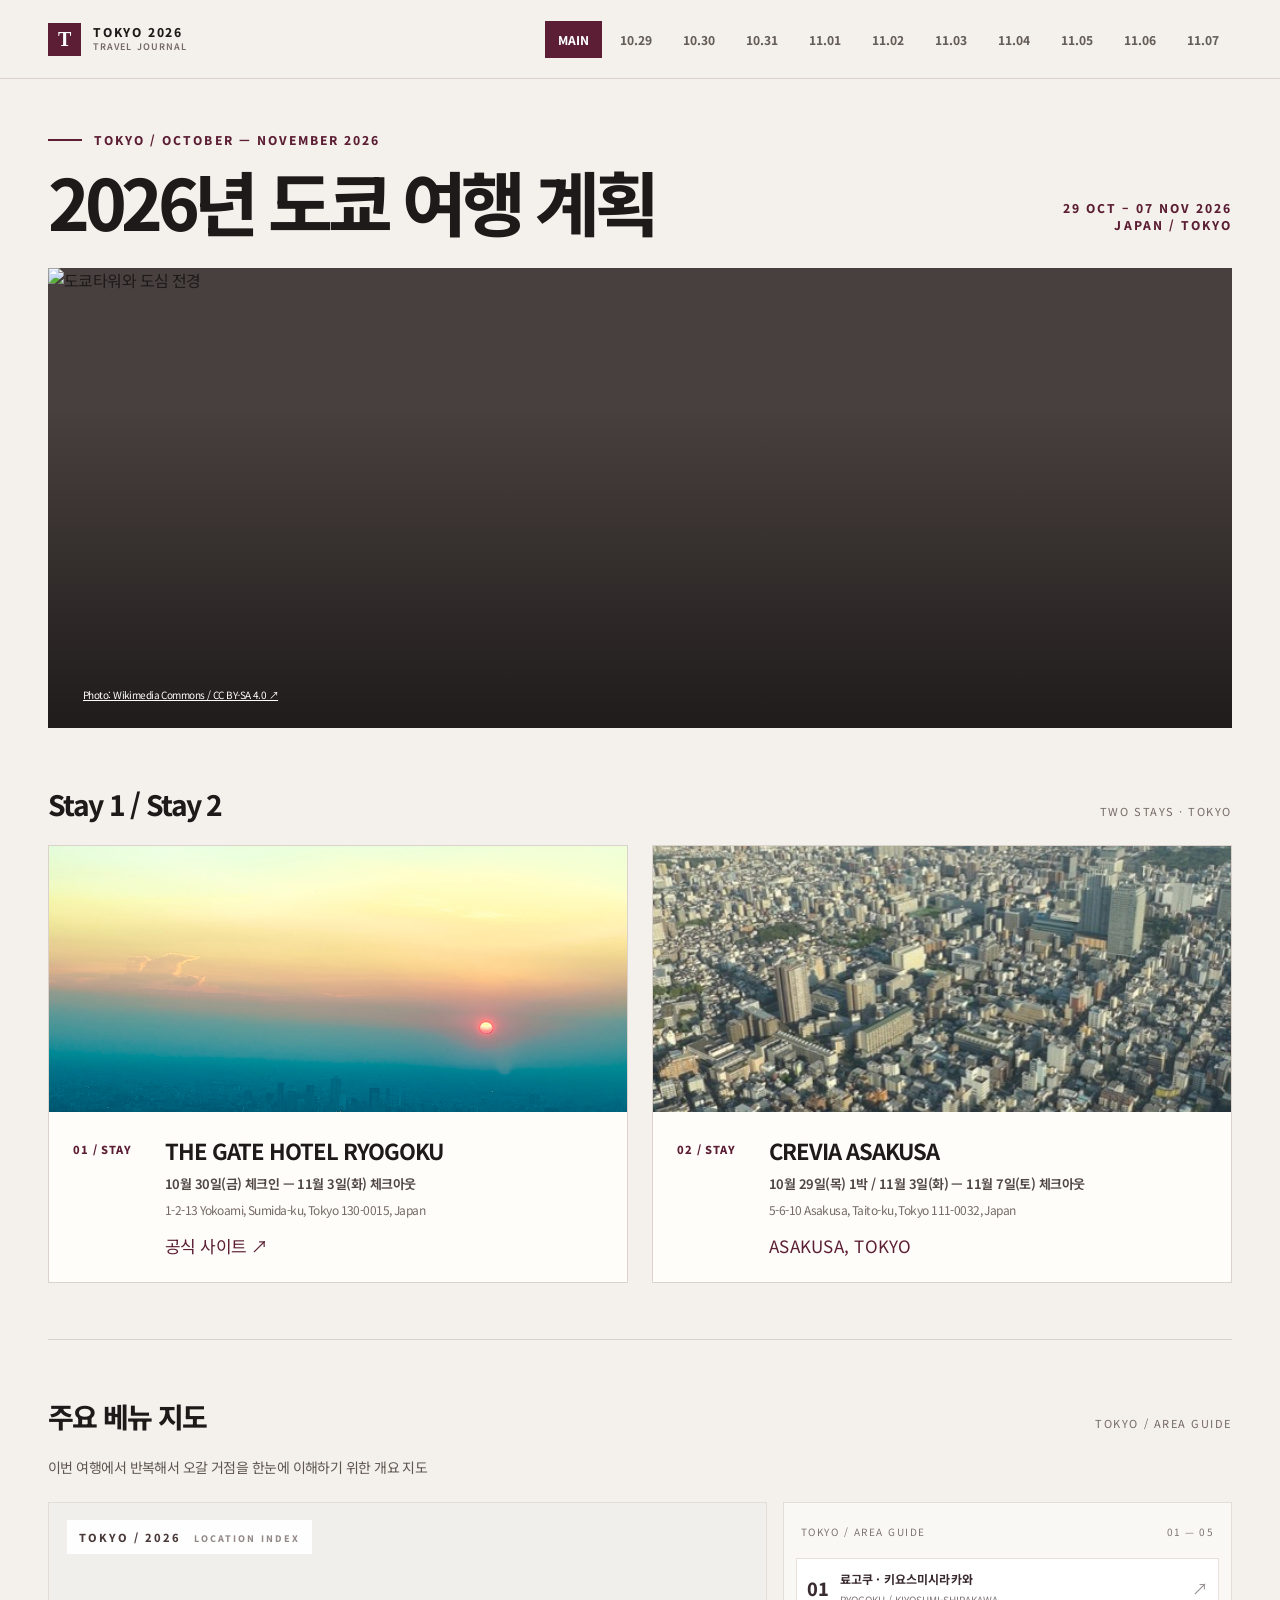
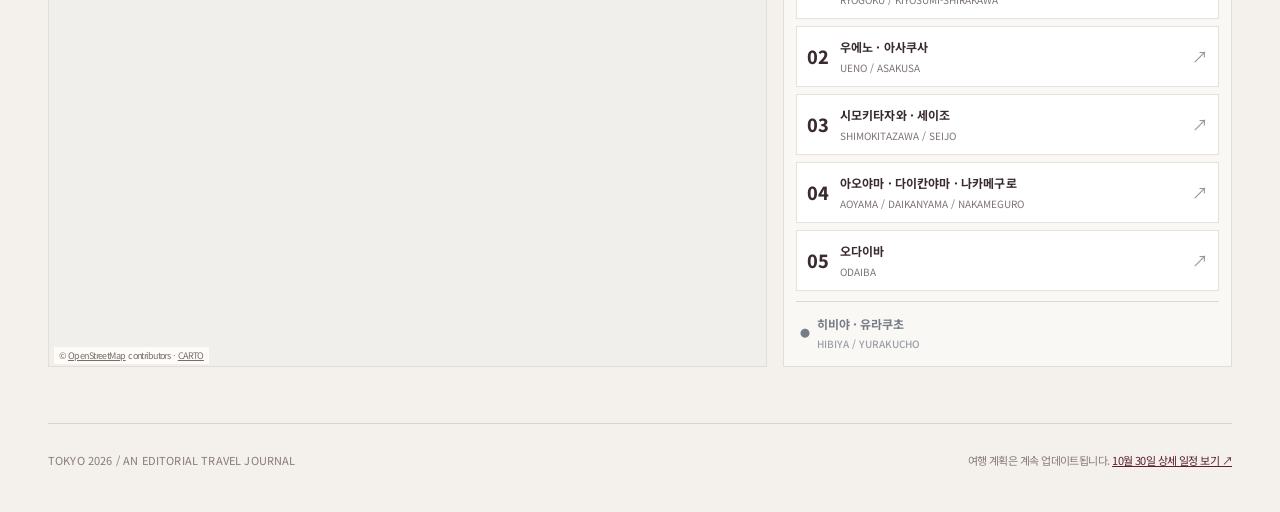
==== commit b0c512a6: "Refine interactive Tokyo map: no initial selection, bilingual labels, corrected Rainbow Bridge and w" ====
--- a/index.html
+++ b/index.html
@@ -136,7 +136,7 @@
 </style>
 <style id="trip-main-map-2026">.tokyo-real-map .venues{max-height:480px;overflow:auto}.region-places{display:grid;grid-template-columns:repeat(auto-fit,minmax(190px,1fr));gap:10px;margin-top:16px}.region-place-link{display:flex;flex-direction:column;gap:7px;padding:14px;background:#fff;border:1px solid var(--line);text-decoration:none;color:inherit}.region-place-link strong{font-size:13px}.region-place-link span{font-size:11px;color:#756763}.tokyo-real-map [data-region].selected circle{fill:#d48a63}</style><link rel="stylesheet" href="https://unpkg.com/leaflet@1.9.4/dist/leaflet.css"><style id="tokyo-real-basemap-2026">
 .tokyo-map-editorial{display:grid;grid-template-columns:minmax(0,1.6fr) minmax(230px,1fr);gap:16px;align-items:stretch}.tokyo-map-canvas{height:465px;min-width:0;position:relative;overflow:hidden;border:1px solid #e4ddd6;background:#f1efeb}.tokyo-map-canvas #tokyo-live-map{height:100%;width:100%;z-index:0}.tokyo-map-floating{position:absolute;left:18px;top:17px;z-index:400;font-size:11px;letter-spacing:2px;font-weight:800;color:#493a39;background:#ffffffed;padding:9px 12px;pointer-events:none}.tokyo-map-floating span{font-size:9px;opacity:.6;margin-left:8px}.tokyo-map-credit{position:absolute;bottom:2px;left:5px;z-index:401;background:#fffdfaee;padding:2px 5px;font-size:9px;color:#766e6b}.tokyo-map-credit a{color:inherit}.tokyo-area-menu{border:1px solid #e4ddd6;background:#faf8f5;padding:12px;display:flex;flex-direction:column;gap:7px}.tokyo-area-label{font-size:10px;letter-spacing:1.5px;color:#7d7470;padding:9px 5px 12px;display:flex;justify-content:space-between}.tokyo-area-item{width:100%;border:1px solid #e8e1db;background:#fff;text-align:left;padding:11px 10px;display:flex;gap:11px;align-items:center;cursor:pointer;color:#392b30;min-width:0}.tokyo-area-item[aria-pressed="true"]{background:#64233b;color:#fff;border-color:#64233b}.tokyo-area-number{font-size:18px;font-weight:800;line-height:1}.tokyo-area-text{min-width:0;flex:1}.tokyo-area-text strong{display:block;font-size:11px;letter-spacing:.15px;overflow-wrap:anywhere}.tokyo-area-text small{display:block;font-size:10px;opacity:.65;margin-top:5px}.tokyo-area-arrow{opacity:.5}.tokyo-festival-item{margin-top:auto;border:0;border-top:1px solid #ded7d1;background:transparent;display:flex;align-items:center;gap:7px;text-align:left;padding:13px 4px 3px;font-size:10px;font-weight:800;cursor:pointer;color:#696466}.tokyo-festival-item span{color:#777d87}.tokyo-festival-item small{margin-left:auto;opacity:.72;font-weight:500}.tokyo-festival-item[aria-pressed="true"]{color:#64233b}.tokyo-selected-region{display:flex;align-items:end;justify-content:space-between;gap:15px;margin:24px 0 12px}.tokyo-selected-region span{font-size:10px;letter-spacing:1.5px;color:#88677a;font-weight:700}.tokyo-selected-region h3{font-size:23px;margin:5px 0 0;color:#34272b}.tokyo-selected-region p{font-size:11px;color:#817570;margin:0}.tokyo-pin{width:30px;height:30px;background:#64233b;border:3px solid white;box-shadow:0 2px 7px #3a212655;border-radius:50%;display:flex;align-items:center;justify-content:center;color:white;font:700 12px sans-serif}.tokyo-pin.festival{width:19px;height:19px;background:#898d95;font-size:0}.tokyo-pin.active{background:#ba7956;transform:scale(1.17)}.tokyo-pin-caption{position:absolute;top:29px;left:50%;transform:translateX(-50%);white-space:nowrap;color:#5b3844;background:#fffffff2;padding:2px 5px;font:600 9px sans-serif;box-shadow:0 1px 2px #0001}.leaflet-div-icon.tokyo-marker{background:transparent;border:0}.tokyo-map-editorial .leaflet-control-attribution{display:none}.tokyo-map-editorial .leaflet-control-zoom a{color:#64233b}.region-places{grid-template-columns:repeat(3,minmax(0,1fr))!important}@media(max-width:800px){.tokyo-map-editorial{grid-template-columns:minmax(0,1fr)}.tokyo-map-canvas{height:355px}.tokyo-area-menu{display:grid;grid-template-columns:repeat(2,minmax(0,1fr))}.tokyo-area-label{grid-column:1/-1}.tokyo-festival-item{grid-column:1/-1}.tokyo-selected-region{align-items:start;flex-direction:column}.region-places{grid-template-columns:1fr!important}}@media(max-width:440px){.tokyo-area-menu{grid-template-columns:1fr}}
-</style></head>
+</style><style id="tokyo-map-typography-fix">.tokyo-selected-panel[hidden]{display:none!important}.tokyo-selected-panel{margin-top:20px}.tokyo-selected-region{margin:0 0 12px}.tokyo-selected-region small{display:block;margin-top:5px;color:#807470;font-size:11px}.tokyo-area-text strong{font-size:12px}.tokyo-area-text small{font-size:10px}.tokyo-festival-bilingual{display:flex;flex-direction:column;gap:4px}.tokyo-festival-bilingual strong{font-size:12px}.tokyo-festival-bilingual small{margin:0;font-size:10px}.tokyo-pin-caption.above{top:auto;bottom:33px;left:50%;transform:translateX(-50%);font-size:10px}.tokyo-map-editorial .leaflet-marker-icon{overflow:visible}.tokyo-real-map-correction{display:none}</style></head>
 <body>
 <header class="site-head">
   <div class="shell head-inner">
@@ -176,7 +176,7 @@
  <section class="section" id="venues">
   <div class="section-head"><h2>주요 베뉴 지도</h2><span class="tiny english">TOKYO / AREA GUIDE</span></div>
   <p class="map-deck">이번 여행에서 반복해서 오갈 거점을 한눈에 이해하기 위한 개요 지도</p>
-  <div class="tokyo-map-editorial"><div class="tokyo-map-canvas"><div id="tokyo-live-map" aria-label="실제 도쿄 지도와 방문 권역별 위치" role="application"></div><div class="tokyo-map-floating">TOKYO / 2026 <span>LOCATION INDEX</span></div><div class="tokyo-map-credit">© <a href="https://www.openstreetmap.org/copyright" target="_blank" rel="noopener">OpenStreetMap</a> contributors · <a href="https://carto.com/attributions" target="_blank" rel="noopener">CARTO</a></div></div><div class="tokyo-area-menu"><div class="tokyo-area-label">SELECT A DISTRICT <span>01 — 05</span></div><button class="tokyo-area-item" type="button" data-area="east" aria-pressed="false"><span class="tokyo-area-number">01</span><span class="tokyo-area-text"><strong>RYOGOKU / KIYOSUMI</strong><small>료고쿠 · 키요스미시라카와</small></span><span class="tokyo-area-arrow">↗</span></button><button class="tokyo-area-item" type="button" data-area="northeast" aria-pressed="false"><span class="tokyo-area-number">02</span><span class="tokyo-area-text"><strong>UENO / ASAKUSA</strong><small>우에노 · 아사쿠사</small></span><span class="tokyo-area-arrow">↗</span></button><button class="tokyo-area-item" type="button" data-area="west" aria-pressed="false"><span class="tokyo-area-number">03</span><span class="tokyo-area-text"><strong>SHIMOKITAZAWA / SEIJO</strong><small>시모키타자와 · 세이조</small></span><span class="tokyo-area-arrow">↗</span></button><button class="tokyo-area-item" type="button" data-area="southwest" aria-pressed="false"><span class="tokyo-area-number">04</span><span class="tokyo-area-text"><strong>AOYAMA / DAIKANYAMA</strong><small>아오야마 · 다이칸야마 · 나카메구로</small></span><span class="tokyo-area-arrow">↗</span></button><button class="tokyo-area-item" type="button" data-area="bay" aria-pressed="false"><span class="tokyo-area-number">05</span><span class="tokyo-area-text"><strong>ODAIBA</strong><small>오다이바</small></span><span class="tokyo-area-arrow">↗</span></button><button class="tokyo-festival-item" type="button" data-area="festival" aria-pressed="false"><span>●</span> HIBIYA / YURAKUCHO <small>TIFF · 참고 거점</small></button></div></div><div class="tokyo-selected-region"><div><span id="tokyo-selected-number">02 / DISTRICT</span><h3 id="tokyo-selected-title">우에노 · 아사쿠사</h3></div><p>장소를 선택하면 Google Maps에서 열려</p></div><div class="region-places" id="region-places"></div>
+  <div class="tokyo-map-editorial"><div class="tokyo-map-canvas"><div id="tokyo-live-map" aria-label="실제 도쿄 지도와 방문 권역별 위치" role="application"></div><div class="tokyo-map-floating">TOKYO / 2026 <span>LOCATION INDEX</span></div><div class="tokyo-map-credit">© <a href="https://www.openstreetmap.org/copyright" target="_blank" rel="noopener">OpenStreetMap</a> contributors · <a href="https://carto.com/attributions" target="_blank" rel="noopener">CARTO</a></div></div><div class="tokyo-area-menu"><div class="tokyo-area-label">TOKYO / AREA GUIDE <span>01 — 05</span></div><button class="tokyo-area-item" type="button" data-area="east" aria-pressed="false"><span class="tokyo-area-number">01</span><span class="tokyo-area-text"><strong>료고쿠 · 키요스미시라카와</strong><small>RYOGOKU / KIYOSUMI-SHIRAKAWA</small></span><span class="tokyo-area-arrow">↗</span></button><button class="tokyo-area-item" type="button" data-area="northeast" aria-pressed="false"><span class="tokyo-area-number">02</span><span class="tokyo-area-text"><strong>우에노 · 아사쿠사</strong><small>UENO / ASAKUSA</small></span><span class="tokyo-area-arrow">↗</span></button><button class="tokyo-area-item" type="button" data-area="west" aria-pressed="false"><span class="tokyo-area-number">03</span><span class="tokyo-area-text"><strong>시모키타자와 · 세이조</strong><small>SHIMOKITAZAWA / SEIJO</small></span><span class="tokyo-area-arrow">↗</span></button><button class="tokyo-area-item" type="button" data-area="southwest" aria-pressed="false"><span class="tokyo-area-number">04</span><span class="tokyo-area-text"><strong>아오야마 · 다이칸야마 · 나카메구로</strong><small>AOYAMA / DAIKANYAMA / NAKAMEGURO</small></span><span class="tokyo-area-arrow">↗</span></button><button class="tokyo-area-item" type="button" data-area="bay" aria-pressed="false"><span class="tokyo-area-number">05</span><span class="tokyo-area-text"><strong>오다이바</strong><small>ODAIBA</small></span><span class="tokyo-area-arrow">↗</span></button><button class="tokyo-festival-item" type="button" data-area="festival" aria-pressed="false"><span>●</span><span class="tokyo-festival-bilingual"><strong>히비야 · 유라쿠초</strong><small>HIBIYA / YURAKUCHO</small></span></button></div></div><div class="tokyo-selected-panel" id="tokyo-selected-panel" hidden><div class="tokyo-selected-region"><div><span id="tokyo-selected-number"></span><h3 id="tokyo-selected-title"></h3><small id="tokyo-selected-english"></small></div></div><div class="region-places" id="region-places"></div></div>
  </section>
  <footer class="footer"><div class="english">TOKYO 2026 / AN EDITORIAL TRAVEL JOURNAL</div><div>여행 계획은 계속 업데이트됩니다. <a href="#2026-10-30">10월 30일 상세 일정 보기 ↗</a></div></footer>
 </div>
@@ -477,9 +477,9 @@
 })();
 </script>
 <script defer src="https://unpkg.com/leaflet@1.9.4/dist/leaflet.js"></script><script id="tokyo-real-map-init">(function(){
-var areas={"east":{"num":"01","label":"료고쿠 · 키요스미시라카와","points":[[35.6963,139.7933,"료고쿠"],[35.6818,139.7991,"키요스미"]],"places":[["THE GATE HOTEL RYOGOKU","숙소"],["清澄庭園 Kiyosumi Gardens","키요스미정원"],["Kiyosumi Shirakawa Coffee Tokyo","카페 거리"]]},"northeast":{"num":"02","label":"우에노 · 아사쿠사","points":[[35.7138,139.7773,"우에노"],[35.7112,139.7971,"아사쿠사"]],"places":[["Ueno Park Tokyo","우에노공원"],["The Ueno Royal Museum","우에노의 숲 미술관"],["Sensoji Kaminarimon","센소지 · 가미나리몬"]]},"west":{"num":"03","label":"시모키타자와 · 세이조","points":[[35.6611,139.6682,"시모키타자와"],[35.6409,139.5996,"세이조"]],"places":[["Shimokitazawa vintage shops Tokyo","빈티지 숍"],["BONUS TRACK Shimokitazawa","BONUS TRACK"],["THE MOMENT Seijo Tokyo","THE MOMENT"]]},"southwest":{"num":"04","label":"아오야마 · 다이칸야마 · 나카메구로","points":[[35.665,139.712,"아오야마"],[35.6487,139.7032,"다이칸야마"],[35.6434,139.6995,"나카메구로"]],"places":[["PLEATS PLEASE ISSEY MIYAKE AOYAMA","이세이 미야케 아오야마"],["Hillside Terrace Daikanyama","힐사이드 테라스"],["Meguro River Nakameguro Tokyo","메구로강"]]},"bay":{"num":"05","label":"오다이바","points":[[35.6294,139.7751,"오다이바"]],"places":[["AQUA CiTY ODAIBA · DiverCity Tokyo Plaza","아쿠아시티 · 다이버시티"],["Odaiba Seaside Park","오다이바 해변공원"],["Rainbow Bridge Tokyo","레인보브리지"]]},"festival":{"num":"TIFF","label":"히비야 · 유라쿠초","points":[[35.6732,139.76,"영화제"]],"places":[["Tokyo International Film Festival Hibiya Yurakucho","도쿄국제영화제 현장"]]}};var map,markers=[],ready=false;
-function renderPlaces(key){var entry=areas[key];if(!entry)return;document.querySelectorAll('[data-area]').forEach(function(e){e.setAttribute('aria-pressed',e.dataset.area===key?'true':'false')});document.getElementById('tokyo-selected-number').textContent=entry.num+' / '+(key==='festival'?'REFERENCE':'DISTRICT');document.getElementById('tokyo-selected-title').textContent=entry.label;var box=document.getElementById('region-places');box.replaceChildren();entry.places.forEach(function(p){var a=document.createElement('a');a.className='region-place-link';a.href='https://www.google.com/maps/search/?api=1&query='+encodeURIComponent(p[0]+' Tokyo Japan');a.target='_blank';a.rel='noopener';var title=document.createElement('strong');title.textContent=p[1];var small=document.createElement('span');small.textContent=p[0]+' ↗';a.append(title,small);box.append(a)});markers.forEach(function(m){var el=m.marker.getElement();if(el)el.querySelector('.tokyo-pin')?.classList.toggle('active',m.key===key)});if(map){var pts=entry.points.map(function(p){return [p[0],p[1]]});if(pts.length===1)map.flyTo(pts[0],12,{duration:.5});else map.flyToBounds(L.latLngBounds(pts).pad(.7),{maxZoom:12,duration:.5})}}
-function init(){if(ready||!window.L||!document.getElementById('tokyo-live-map'))return;ready=true;map=L.map('tokyo-live-map',{scrollWheelZoom:false,zoomControl:true,attributionControl:false}).setView([35.674,139.726],11);L.tileLayer('https://{s}.basemaps.cartocdn.com/light_all/{z}/{x}/{y}{r}.png',{subdomains:'abcd',maxZoom:18}).addTo(map);Object.keys(areas).forEach(function(key){var e=areas[key];e.points.forEach(function(p){var festival=key==='festival';var icon=L.divIcon({className:'tokyo-marker',html:'<div class="tokyo-pin'+(festival?' festival':'')+'">'+(festival?'':e.num)+'<span class="tokyo-pin-caption">'+p[2]+'</span></div>',iconSize:[32,32],iconAnchor:[16,16]});var marker=L.marker([p[0],p[1]],{icon:icon}).addTo(map).on('click',function(){renderPlaces(key)});markers.push({key:key,marker:marker})})});document.querySelectorAll('[data-area]').forEach(function(el){el.addEventListener('click',function(){renderPlaces(el.dataset.area)})});map.fitBounds([[35.616,139.582],[35.731,139.829]],{padding:[23,23]});renderPlaces('northeast');setTimeout(function(){map.invalidateSize()},250)}
+var areas={"east":{"num":"01","label":"료고쿠 · 키요스미시라카와","points":[[35.6963,139.7933,"료고쿠"],[35.6818,139.7991,"키요스미"]],"places":[["THE GATE HOTEL RYOGOKU","숙소"],["清澄庭園 Kiyosumi Gardens","키요스미정원"],["Kiyosumi Shirakawa Coffee Tokyo","카페 거리"]]},"northeast":{"num":"02","label":"우에노 · 아사쿠사","points":[[35.7138,139.7773,"우에노"],[35.7112,139.7971,"아사쿠사"]],"places":[["Ueno Park Tokyo","우에노공원"],["The Ueno Royal Museum","우에노의 숲 미술관"],["Sensoji Kaminarimon","센소지 · 가미나리몬"]]},"west":{"num":"03","label":"시모키타자와 · 세이조","points":[[35.6611,139.6682,"시모키타자와"],[35.6409,139.5996,"세이조"]],"places":[["Shimokitazawa vintage shops Tokyo","빈티지 숍"],["BONUS TRACK Shimokitazawa","BONUS TRACK"],["THE MOMENT Seijo Tokyo","THE MOMENT"]]},"southwest":{"num":"04","label":"아오야마 · 다이칸야마 · 나카메구로","points":[[35.665,139.712,"아오야마"],[35.6487,139.7032,"다이칸야마"],[35.6434,139.6995,"나카메구로"]],"places":[["PLEATS PLEASE ISSEY MIYAKE AOYAMA","이세이 미야케 아오야마"],["Hillside Terrace Daikanyama","힐사이드 테라스"],["Meguro River Nakameguro Tokyo","메구로강"]]},"bay":{"num":"05","label":"오다이바","points":[[35.6294,139.7751,"오다이바"]],"places":[["AQUA CiTY ODAIBA · DiverCity Tokyo Plaza","아쿠아시티 · 다이버시티"],["Odaiba Seaside Park","오다이바 해변공원"],["Rainbow Bridge Tokyo","레인보우 브릿지"]]},"festival":{"num":"TIFF","label":"히비야 · 유라쿠초","points":[[35.6732,139.76,"영화제"]],"places":[["Tokyo International Film Festival Hibiya Yurakucho","도쿄국제영화제 현장"]]}};var bilingual={"east":"RYOGOKU / KIYOSUMI-SHIRAKAWA","northeast":"UENO / ASAKUSA","west":"SHIMOKITAZAWA / SEIJO","southwest":"AOYAMA / DAIKANYAMA / NAKAMEGURO","bay":"ODAIBA","festival":"HIBIYA / YURAKUCHO"};var placeNames={"east":[["THE GATE HOTEL RYOGOKU","더 게이트 호텔 료고쿠","THE GATE HOTEL RYOGOKU"],["清澄庭園 Kiyosumi Gardens","키요스미정원","KIYOSUMI GARDENS"],["Kiyosumi Shirakawa Coffee Tokyo","카페 거리","KIYOSUMI-SHIRAKAWA COFFEE STREET"]],"northeast":[["Ueno Park Tokyo","우에노공원","UENO PARK"],["The Ueno Royal Museum","우에노의 숲 미술관","THE UENO ROYAL MUSEUM"],["Sensoji Kaminarimon","센소지 · 가미나리몬","SENSO-JI / KAMINARIMON"]],"west":[["Shimokitazawa vintage shops Tokyo","빈티지 숍","VINTAGE SHOPS"],["BONUS TRACK Shimokitazawa","보너스 트랙","BONUS TRACK"],["THE MOMENT Seijo Tokyo","더 모먼트","THE MOMENT"]],"southwest":[["PLEATS PLEASE ISSEY MIYAKE AOYAMA","이세이 미야케 아오야마","PLEATS PLEASE ISSEY MIYAKE AOYAMA"],["Hillside Terrace Daikanyama","힐사이드 테라스","HILLSIDE TERRACE"],["Meguro River Nakameguro Tokyo","메구로강","MEGURO RIVER"]],"bay":[["AQUA CiTY ODAIBA · DiverCity Tokyo Plaza","아쿠아시티 · 다이버시티","AQUA CiTY ODAIBA / DiverCity"],["Odaiba Seaside Park","오다이바 해변공원","ODAIBA SEASIDE PARK"],["Rainbow Bridge Tokyo","레인보우 브릿지","RAINBOW BRIDGE"]],"festival":[["Tokyo International Film Festival Hibiya Yurakucho","도쿄국제영화제 현장","TOKYO INTERNATIONAL FILM FESTIVAL"]]};var map,markers=[],ready=false;
+function renderPlaces(key){var entry=areas[key];if(!entry)return;document.querySelectorAll('[data-area]').forEach(function(e){e.setAttribute('aria-pressed',e.dataset.area===key?'true':'false')});document.getElementById('tokyo-selected-panel').hidden=false;document.getElementById('tokyo-selected-number').textContent=key==='festival'?'TIFF':entry.num+' / AREA';document.getElementById('tokyo-selected-english').textContent=bilingual[key];document.getElementById('tokyo-selected-title').textContent=entry.label;var box=document.getElementById('region-places');box.replaceChildren();entry.places.forEach(function(p){var a=document.createElement('a');a.className='region-place-link';a.href='https://www.google.com/maps/search/?api=1&query='+encodeURIComponent(p[0]+' Tokyo Japan');a.target='_blank';a.rel='noopener';var title=document.createElement('strong');title.textContent=placeNames[key][entry.places.indexOf(p)][1];var small=document.createElement('span');small.textContent=placeNames[key][entry.places.indexOf(p)][2]+' ↗';a.append(title,small);box.append(a)});markers.forEach(function(m){var el=m.marker.getElement();if(el)el.querySelector('.tokyo-pin')?.classList.toggle('active',m.key===key)});if(map){var pts=entry.points.map(function(p){return [p[0],p[1]]});if(pts.length===1)map.flyTo(pts[0],12,{duration:.5});else map.flyToBounds(L.latLngBounds(pts).pad(.7),{maxZoom:12,duration:.5})}}
+function init(){if(ready||!window.L||!document.getElementById('tokyo-live-map'))return;ready=true;map=L.map('tokyo-live-map',{scrollWheelZoom:false,zoomControl:true,attributionControl:false}).setView([35.674,139.726],11);L.tileLayer('https://{s}.basemaps.cartocdn.com/light_all/{z}/{x}/{y}{r}.png',{subdomains:'abcd',maxZoom:18}).addTo(map);Object.keys(areas).forEach(function(key){var e=areas[key];e.points.forEach(function(p){var festival=key==='festival';var icon=L.divIcon({className:'tokyo-marker',html:'<div class="tokyo-pin'+(festival?' festival':'')+'">'+(festival?'':e.num)+'<span class="tokyo-pin-caption">'+p[2]+'</span></div>',iconSize:[32,32],iconAnchor:[16,16]});var marker=L.marker([p[0],p[1]],{icon:icon}).addTo(map).on('click',function(){renderPlaces(key)});markers.push({key:key,marker:marker})})});document.querySelectorAll('[data-area]').forEach(function(el){el.addEventListener('click',function(){renderPlaces(el.dataset.area)})});map.fitBounds([[35.616,139.582],[35.731,139.829]],{padding:[23,23]});setTimeout(function(){map.invalidateSize()},250)}
 function wait(){if(window.L)init();else setTimeout(wait,200)}if(document.readyState==='loading')document.addEventListener('DOMContentLoaded',wait);else wait();
 })();</script></body>
 </html>
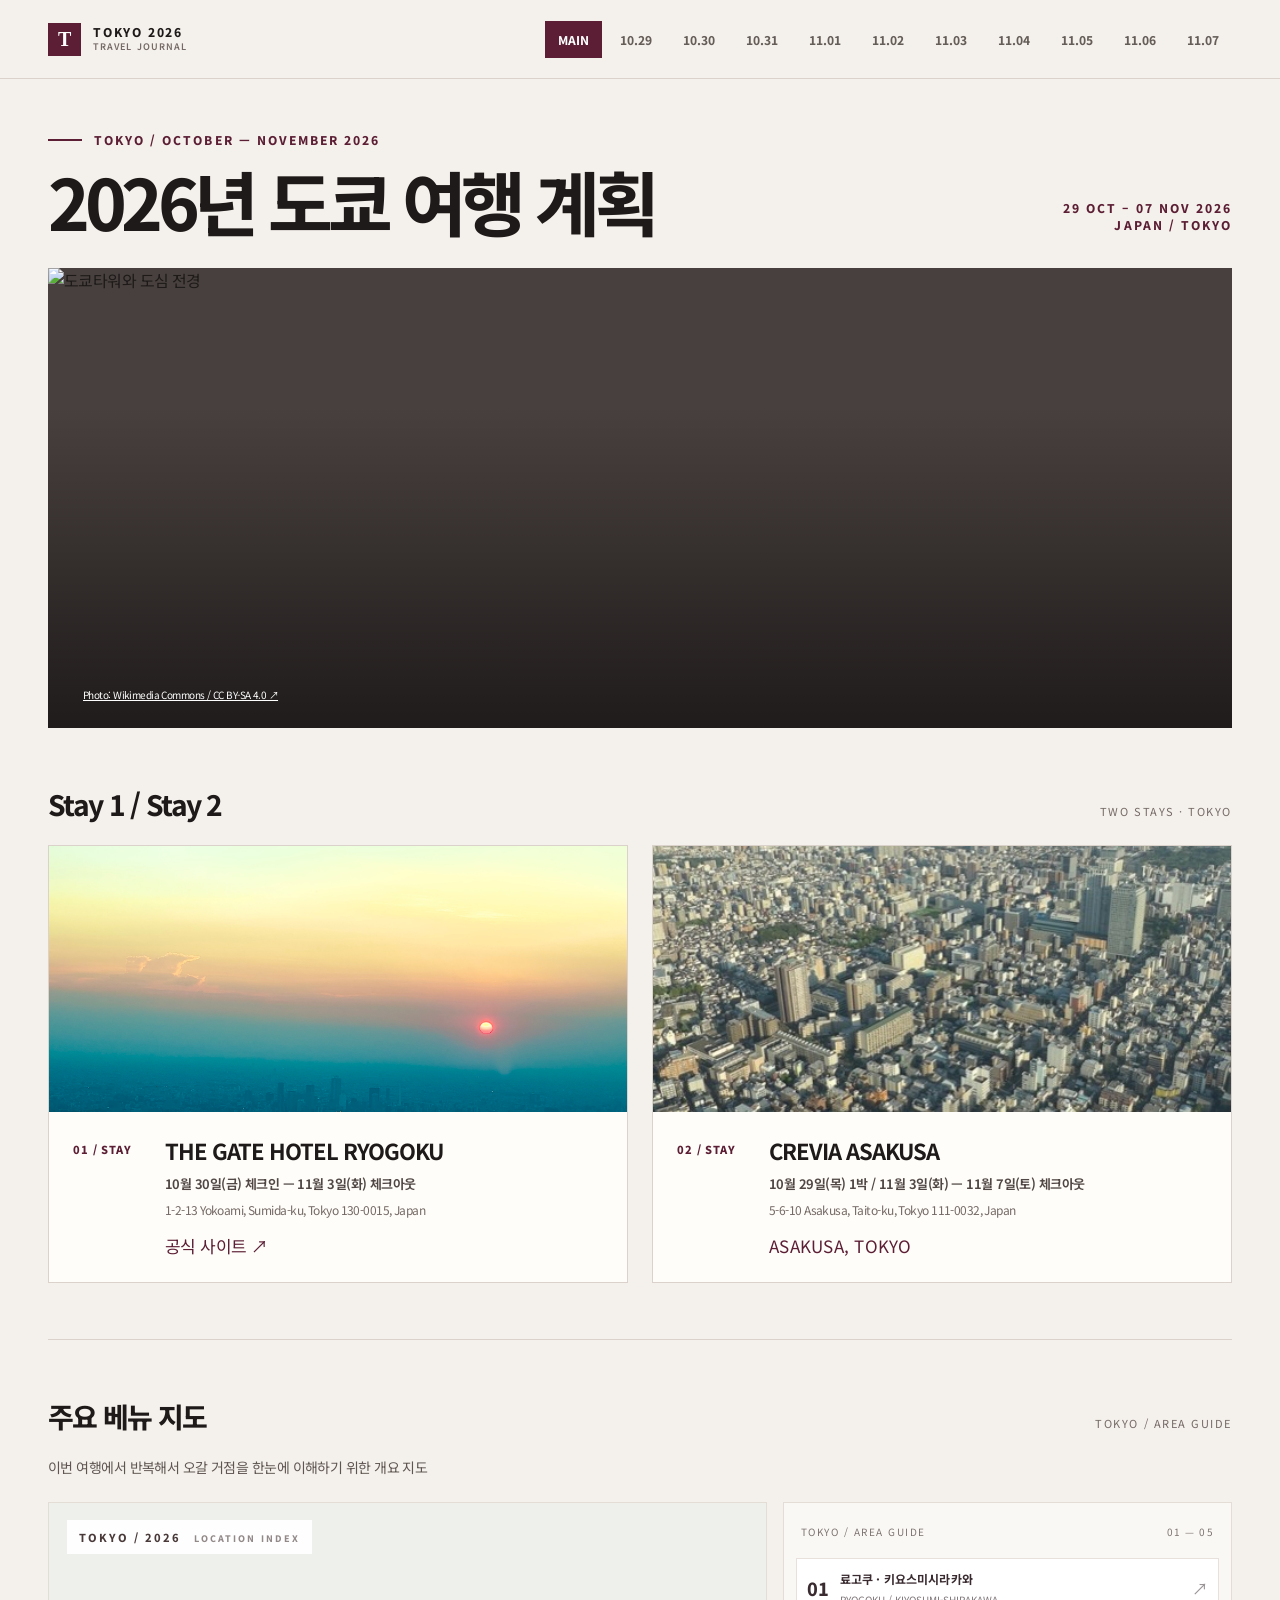
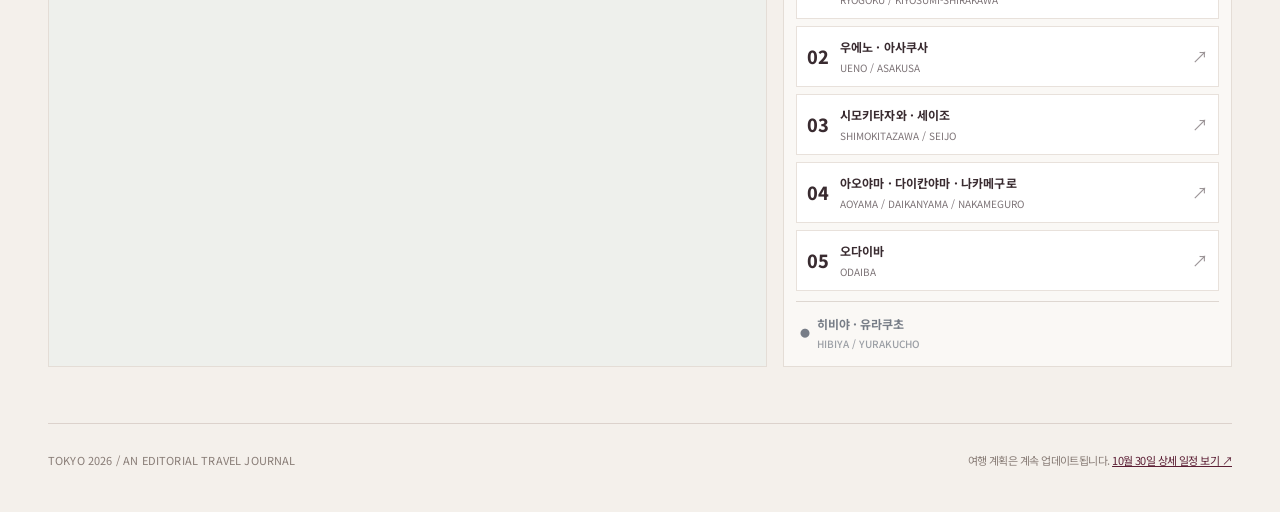
==== commit 299f22eb: "Fix map API required tiles by switching to OpenStreetMap with attribution" ====
--- a/index.html
+++ b/index.html
@@ -136,7 +136,7 @@
 </style>
 <style id="trip-main-map-2026">.tokyo-real-map .venues{max-height:480px;overflow:auto}.region-places{display:grid;grid-template-columns:repeat(auto-fit,minmax(190px,1fr));gap:10px;margin-top:16px}.region-place-link{display:flex;flex-direction:column;gap:7px;padding:14px;background:#fff;border:1px solid var(--line);text-decoration:none;color:inherit}.region-place-link strong{font-size:13px}.region-place-link span{font-size:11px;color:#756763}.tokyo-real-map [data-region].selected circle{fill:#d48a63}</style><link rel="stylesheet" href="https://unpkg.com/leaflet@1.9.4/dist/leaflet.css"><style id="tokyo-real-basemap-2026">
 .tokyo-map-editorial{display:grid;grid-template-columns:minmax(0,1.6fr) minmax(230px,1fr);gap:16px;align-items:stretch}.tokyo-map-canvas{height:465px;min-width:0;position:relative;overflow:hidden;border:1px solid #e4ddd6;background:#f1efeb}.tokyo-map-canvas #tokyo-live-map{height:100%;width:100%;z-index:0}.tokyo-map-floating{position:absolute;left:18px;top:17px;z-index:400;font-size:11px;letter-spacing:2px;font-weight:800;color:#493a39;background:#ffffffed;padding:9px 12px;pointer-events:none}.tokyo-map-floating span{font-size:9px;opacity:.6;margin-left:8px}.tokyo-map-credit{position:absolute;bottom:2px;left:5px;z-index:401;background:#fffdfaee;padding:2px 5px;font-size:9px;color:#766e6b}.tokyo-map-credit a{color:inherit}.tokyo-area-menu{border:1px solid #e4ddd6;background:#faf8f5;padding:12px;display:flex;flex-direction:column;gap:7px}.tokyo-area-label{font-size:10px;letter-spacing:1.5px;color:#7d7470;padding:9px 5px 12px;display:flex;justify-content:space-between}.tokyo-area-item{width:100%;border:1px solid #e8e1db;background:#fff;text-align:left;padding:11px 10px;display:flex;gap:11px;align-items:center;cursor:pointer;color:#392b30;min-width:0}.tokyo-area-item[aria-pressed="true"]{background:#64233b;color:#fff;border-color:#64233b}.tokyo-area-number{font-size:18px;font-weight:800;line-height:1}.tokyo-area-text{min-width:0;flex:1}.tokyo-area-text strong{display:block;font-size:11px;letter-spacing:.15px;overflow-wrap:anywhere}.tokyo-area-text small{display:block;font-size:10px;opacity:.65;margin-top:5px}.tokyo-area-arrow{opacity:.5}.tokyo-festival-item{margin-top:auto;border:0;border-top:1px solid #ded7d1;background:transparent;display:flex;align-items:center;gap:7px;text-align:left;padding:13px 4px 3px;font-size:10px;font-weight:800;cursor:pointer;color:#696466}.tokyo-festival-item span{color:#777d87}.tokyo-festival-item small{margin-left:auto;opacity:.72;font-weight:500}.tokyo-festival-item[aria-pressed="true"]{color:#64233b}.tokyo-selected-region{display:flex;align-items:end;justify-content:space-between;gap:15px;margin:24px 0 12px}.tokyo-selected-region span{font-size:10px;letter-spacing:1.5px;color:#88677a;font-weight:700}.tokyo-selected-region h3{font-size:23px;margin:5px 0 0;color:#34272b}.tokyo-selected-region p{font-size:11px;color:#817570;margin:0}.tokyo-pin{width:30px;height:30px;background:#64233b;border:3px solid white;box-shadow:0 2px 7px #3a212655;border-radius:50%;display:flex;align-items:center;justify-content:center;color:white;font:700 12px sans-serif}.tokyo-pin.festival{width:19px;height:19px;background:#898d95;font-size:0}.tokyo-pin.active{background:#ba7956;transform:scale(1.17)}.tokyo-pin-caption{position:absolute;top:29px;left:50%;transform:translateX(-50%);white-space:nowrap;color:#5b3844;background:#fffffff2;padding:2px 5px;font:600 9px sans-serif;box-shadow:0 1px 2px #0001}.leaflet-div-icon.tokyo-marker{background:transparent;border:0}.tokyo-map-editorial .leaflet-control-attribution{display:none}.tokyo-map-editorial .leaflet-control-zoom a{color:#64233b}.region-places{grid-template-columns:repeat(3,minmax(0,1fr))!important}@media(max-width:800px){.tokyo-map-editorial{grid-template-columns:minmax(0,1fr)}.tokyo-map-canvas{height:355px}.tokyo-area-menu{display:grid;grid-template-columns:repeat(2,minmax(0,1fr))}.tokyo-area-label{grid-column:1/-1}.tokyo-festival-item{grid-column:1/-1}.tokyo-selected-region{align-items:start;flex-direction:column}.region-places{grid-template-columns:1fr!important}}@media(max-width:440px){.tokyo-area-menu{grid-template-columns:1fr}}
-</style><style id="tokyo-map-typography-fix">.tokyo-selected-panel[hidden]{display:none!important}.tokyo-selected-panel{margin-top:20px}.tokyo-selected-region{margin:0 0 12px}.tokyo-selected-region small{display:block;margin-top:5px;color:#807470;font-size:11px}.tokyo-area-text strong{font-size:12px}.tokyo-area-text small{font-size:10px}.tokyo-festival-bilingual{display:flex;flex-direction:column;gap:4px}.tokyo-festival-bilingual strong{font-size:12px}.tokyo-festival-bilingual small{margin:0;font-size:10px}.tokyo-pin-caption.above{top:auto;bottom:33px;left:50%;transform:translateX(-50%);font-size:10px}.tokyo-map-editorial .leaflet-marker-icon{overflow:visible}.tokyo-real-map-correction{display:none}</style></head>
+</style><style id="tokyo-map-typography-fix">.tokyo-selected-panel[hidden]{display:none!important}.tokyo-selected-panel{margin-top:20px}.tokyo-selected-region{margin:0 0 12px}.tokyo-selected-region small{display:block;margin-top:5px;color:#807470;font-size:11px}.tokyo-area-text strong{font-size:12px}.tokyo-area-text small{font-size:10px}.tokyo-festival-bilingual{display:flex;flex-direction:column;gap:4px}.tokyo-festival-bilingual strong{font-size:12px}.tokyo-festival-bilingual small{margin:0;font-size:10px}.tokyo-pin-caption.above{top:auto;bottom:33px;left:50%;transform:translateX(-50%);font-size:10px}.tokyo-map-editorial .leaflet-marker-icon{overflow:visible}.tokyo-real-map-correction{display:none}</style><style id="tokyo-map-mapfix">.tokyo-map-editorial .leaflet-control-attribution{display:block!important;font-size:9px;background:#ffffffd9!important}.tokyo-map-credit{display:none}.tokyo-map-canvas{background:#eef0ec}</style></head>
 <body>
 <header class="site-head">
   <div class="shell head-inner">
@@ -176,7 +176,7 @@
  <section class="section" id="venues">
   <div class="section-head"><h2>주요 베뉴 지도</h2><span class="tiny english">TOKYO / AREA GUIDE</span></div>
   <p class="map-deck">이번 여행에서 반복해서 오갈 거점을 한눈에 이해하기 위한 개요 지도</p>
-  <div class="tokyo-map-editorial"><div class="tokyo-map-canvas"><div id="tokyo-live-map" aria-label="실제 도쿄 지도와 방문 권역별 위치" role="application"></div><div class="tokyo-map-floating">TOKYO / 2026 <span>LOCATION INDEX</span></div><div class="tokyo-map-credit">© <a href="https://www.openstreetmap.org/copyright" target="_blank" rel="noopener">OpenStreetMap</a> contributors · <a href="https://carto.com/attributions" target="_blank" rel="noopener">CARTO</a></div></div><div class="tokyo-area-menu"><div class="tokyo-area-label">TOKYO / AREA GUIDE <span>01 — 05</span></div><button class="tokyo-area-item" type="button" data-area="east" aria-pressed="false"><span class="tokyo-area-number">01</span><span class="tokyo-area-text"><strong>료고쿠 · 키요스미시라카와</strong><small>RYOGOKU / KIYOSUMI-SHIRAKAWA</small></span><span class="tokyo-area-arrow">↗</span></button><button class="tokyo-area-item" type="button" data-area="northeast" aria-pressed="false"><span class="tokyo-area-number">02</span><span class="tokyo-area-text"><strong>우에노 · 아사쿠사</strong><small>UENO / ASAKUSA</small></span><span class="tokyo-area-arrow">↗</span></button><button class="tokyo-area-item" type="button" data-area="west" aria-pressed="false"><span class="tokyo-area-number">03</span><span class="tokyo-area-text"><strong>시모키타자와 · 세이조</strong><small>SHIMOKITAZAWA / SEIJO</small></span><span class="tokyo-area-arrow">↗</span></button><button class="tokyo-area-item" type="button" data-area="southwest" aria-pressed="false"><span class="tokyo-area-number">04</span><span class="tokyo-area-text"><strong>아오야마 · 다이칸야마 · 나카메구로</strong><small>AOYAMA / DAIKANYAMA / NAKAMEGURO</small></span><span class="tokyo-area-arrow">↗</span></button><button class="tokyo-area-item" type="button" data-area="bay" aria-pressed="false"><span class="tokyo-area-number">05</span><span class="tokyo-area-text"><strong>오다이바</strong><small>ODAIBA</small></span><span class="tokyo-area-arrow">↗</span></button><button class="tokyo-festival-item" type="button" data-area="festival" aria-pressed="false"><span>●</span><span class="tokyo-festival-bilingual"><strong>히비야 · 유라쿠초</strong><small>HIBIYA / YURAKUCHO</small></span></button></div></div><div class="tokyo-selected-panel" id="tokyo-selected-panel" hidden><div class="tokyo-selected-region"><div><span id="tokyo-selected-number"></span><h3 id="tokyo-selected-title"></h3><small id="tokyo-selected-english"></small></div></div><div class="region-places" id="region-places"></div></div>
+  <div class="tokyo-map-editorial"><div class="tokyo-map-canvas"><div id="tokyo-live-map" aria-label="실제 도쿄 지도와 방문 권역별 위치" role="application"></div><div class="tokyo-map-floating">TOKYO / 2026 <span>LOCATION INDEX</span></div><div class="tokyo-map-credit">© <a href="https://www.openstreetmap.org/copyright" target="_blank" rel="noopener">OpenStreetMap</a> contributors · OpenStreetMap</div></div><div class="tokyo-area-menu"><div class="tokyo-area-label">TOKYO / AREA GUIDE <span>01 — 05</span></div><button class="tokyo-area-item" type="button" data-area="east" aria-pressed="false"><span class="tokyo-area-number">01</span><span class="tokyo-area-text"><strong>료고쿠 · 키요스미시라카와</strong><small>RYOGOKU / KIYOSUMI-SHIRAKAWA</small></span><span class="tokyo-area-arrow">↗</span></button><button class="tokyo-area-item" type="button" data-area="northeast" aria-pressed="false"><span class="tokyo-area-number">02</span><span class="tokyo-area-text"><strong>우에노 · 아사쿠사</strong><small>UENO / ASAKUSA</small></span><span class="tokyo-area-arrow">↗</span></button><button class="tokyo-area-item" type="button" data-area="west" aria-pressed="false"><span class="tokyo-area-number">03</span><span class="tokyo-area-text"><strong>시모키타자와 · 세이조</strong><small>SHIMOKITAZAWA / SEIJO</small></span><span class="tokyo-area-arrow">↗</span></button><button class="tokyo-area-item" type="button" data-area="southwest" aria-pressed="false"><span class="tokyo-area-number">04</span><span class="tokyo-area-text"><strong>아오야마 · 다이칸야마 · 나카메구로</strong><small>AOYAMA / DAIKANYAMA / NAKAMEGURO</small></span><span class="tokyo-area-arrow">↗</span></button><button class="tokyo-area-item" type="button" data-area="bay" aria-pressed="false"><span class="tokyo-area-number">05</span><span class="tokyo-area-text"><strong>오다이바</strong><small>ODAIBA</small></span><span class="tokyo-area-arrow">↗</span></button><button class="tokyo-festival-item" type="button" data-area="festival" aria-pressed="false"><span>●</span><span class="tokyo-festival-bilingual"><strong>히비야 · 유라쿠초</strong><small>HIBIYA / YURAKUCHO</small></span></button></div></div><div class="tokyo-selected-panel" id="tokyo-selected-panel" hidden><div class="tokyo-selected-region"><div><span id="tokyo-selected-number"></span><h3 id="tokyo-selected-title"></h3><small id="tokyo-selected-english"></small></div></div><div class="region-places" id="region-places"></div></div>
  </section>
  <footer class="footer"><div class="english">TOKYO 2026 / AN EDITORIAL TRAVEL JOURNAL</div><div>여행 계획은 계속 업데이트됩니다. <a href="#2026-10-30">10월 30일 상세 일정 보기 ↗</a></div></footer>
 </div>
@@ -479,7 +479,7 @@
 <script defer src="https://unpkg.com/leaflet@1.9.4/dist/leaflet.js"></script><script id="tokyo-real-map-init">(function(){
 var areas={"east":{"num":"01","label":"료고쿠 · 키요스미시라카와","points":[[35.6963,139.7933,"료고쿠"],[35.6818,139.7991,"키요스미"]],"places":[["THE GATE HOTEL RYOGOKU","숙소"],["清澄庭園 Kiyosumi Gardens","키요스미정원"],["Kiyosumi Shirakawa Coffee Tokyo","카페 거리"]]},"northeast":{"num":"02","label":"우에노 · 아사쿠사","points":[[35.7138,139.7773,"우에노"],[35.7112,139.7971,"아사쿠사"]],"places":[["Ueno Park Tokyo","우에노공원"],["The Ueno Royal Museum","우에노의 숲 미술관"],["Sensoji Kaminarimon","센소지 · 가미나리몬"]]},"west":{"num":"03","label":"시모키타자와 · 세이조","points":[[35.6611,139.6682,"시모키타자와"],[35.6409,139.5996,"세이조"]],"places":[["Shimokitazawa vintage shops Tokyo","빈티지 숍"],["BONUS TRACK Shimokitazawa","BONUS TRACK"],["THE MOMENT Seijo Tokyo","THE MOMENT"]]},"southwest":{"num":"04","label":"아오야마 · 다이칸야마 · 나카메구로","points":[[35.665,139.712,"아오야마"],[35.6487,139.7032,"다이칸야마"],[35.6434,139.6995,"나카메구로"]],"places":[["PLEATS PLEASE ISSEY MIYAKE AOYAMA","이세이 미야케 아오야마"],["Hillside Terrace Daikanyama","힐사이드 테라스"],["Meguro River Nakameguro Tokyo","메구로강"]]},"bay":{"num":"05","label":"오다이바","points":[[35.6294,139.7751,"오다이바"]],"places":[["AQUA CiTY ODAIBA · DiverCity Tokyo Plaza","아쿠아시티 · 다이버시티"],["Odaiba Seaside Park","오다이바 해변공원"],["Rainbow Bridge Tokyo","레인보우 브릿지"]]},"festival":{"num":"TIFF","label":"히비야 · 유라쿠초","points":[[35.6732,139.76,"영화제"]],"places":[["Tokyo International Film Festival Hibiya Yurakucho","도쿄국제영화제 현장"]]}};var bilingual={"east":"RYOGOKU / KIYOSUMI-SHIRAKAWA","northeast":"UENO / ASAKUSA","west":"SHIMOKITAZAWA / SEIJO","southwest":"AOYAMA / DAIKANYAMA / NAKAMEGURO","bay":"ODAIBA","festival":"HIBIYA / YURAKUCHO"};var placeNames={"east":[["THE GATE HOTEL RYOGOKU","더 게이트 호텔 료고쿠","THE GATE HOTEL RYOGOKU"],["清澄庭園 Kiyosumi Gardens","키요스미정원","KIYOSUMI GARDENS"],["Kiyosumi Shirakawa Coffee Tokyo","카페 거리","KIYOSUMI-SHIRAKAWA COFFEE STREET"]],"northeast":[["Ueno Park Tokyo","우에노공원","UENO PARK"],["The Ueno Royal Museum","우에노의 숲 미술관","THE UENO ROYAL MUSEUM"],["Sensoji Kaminarimon","센소지 · 가미나리몬","SENSO-JI / KAMINARIMON"]],"west":[["Shimokitazawa vintage shops Tokyo","빈티지 숍","VINTAGE SHOPS"],["BONUS TRACK Shimokitazawa","보너스 트랙","BONUS TRACK"],["THE MOMENT Seijo Tokyo","더 모먼트","THE MOMENT"]],"southwest":[["PLEATS PLEASE ISSEY MIYAKE AOYAMA","이세이 미야케 아오야마","PLEATS PLEASE ISSEY MIYAKE AOYAMA"],["Hillside Terrace Daikanyama","힐사이드 테라스","HILLSIDE TERRACE"],["Meguro River Nakameguro Tokyo","메구로강","MEGURO RIVER"]],"bay":[["AQUA CiTY ODAIBA · DiverCity Tokyo Plaza","아쿠아시티 · 다이버시티","AQUA CiTY ODAIBA / DiverCity"],["Odaiba Seaside Park","오다이바 해변공원","ODAIBA SEASIDE PARK"],["Rainbow Bridge Tokyo","레인보우 브릿지","RAINBOW BRIDGE"]],"festival":[["Tokyo International Film Festival Hibiya Yurakucho","도쿄국제영화제 현장","TOKYO INTERNATIONAL FILM FESTIVAL"]]};var map,markers=[],ready=false;
 function renderPlaces(key){var entry=areas[key];if(!entry)return;document.querySelectorAll('[data-area]').forEach(function(e){e.setAttribute('aria-pressed',e.dataset.area===key?'true':'false')});document.getElementById('tokyo-selected-panel').hidden=false;document.getElementById('tokyo-selected-number').textContent=key==='festival'?'TIFF':entry.num+' / AREA';document.getElementById('tokyo-selected-english').textContent=bilingual[key];document.getElementById('tokyo-selected-title').textContent=entry.label;var box=document.getElementById('region-places');box.replaceChildren();entry.places.forEach(function(p){var a=document.createElement('a');a.className='region-place-link';a.href='https://www.google.com/maps/search/?api=1&query='+encodeURIComponent(p[0]+' Tokyo Japan');a.target='_blank';a.rel='noopener';var title=document.createElement('strong');title.textContent=placeNames[key][entry.places.indexOf(p)][1];var small=document.createElement('span');small.textContent=placeNames[key][entry.places.indexOf(p)][2]+' ↗';a.append(title,small);box.append(a)});markers.forEach(function(m){var el=m.marker.getElement();if(el)el.querySelector('.tokyo-pin')?.classList.toggle('active',m.key===key)});if(map){var pts=entry.points.map(function(p){return [p[0],p[1]]});if(pts.length===1)map.flyTo(pts[0],12,{duration:.5});else map.flyToBounds(L.latLngBounds(pts).pad(.7),{maxZoom:12,duration:.5})}}
-function init(){if(ready||!window.L||!document.getElementById('tokyo-live-map'))return;ready=true;map=L.map('tokyo-live-map',{scrollWheelZoom:false,zoomControl:true,attributionControl:false}).setView([35.674,139.726],11);L.tileLayer('https://{s}.basemaps.cartocdn.com/light_all/{z}/{x}/{y}{r}.png',{subdomains:'abcd',maxZoom:18}).addTo(map);Object.keys(areas).forEach(function(key){var e=areas[key];e.points.forEach(function(p){var festival=key==='festival';var icon=L.divIcon({className:'tokyo-marker',html:'<div class="tokyo-pin'+(festival?' festival':'')+'">'+(festival?'':e.num)+'<span class="tokyo-pin-caption">'+p[2]+'</span></div>',iconSize:[32,32],iconAnchor:[16,16]});var marker=L.marker([p[0],p[1]],{icon:icon}).addTo(map).on('click',function(){renderPlaces(key)});markers.push({key:key,marker:marker})})});document.querySelectorAll('[data-area]').forEach(function(el){el.addEventListener('click',function(){renderPlaces(el.dataset.area)})});map.fitBounds([[35.616,139.582],[35.731,139.829]],{padding:[23,23]});setTimeout(function(){map.invalidateSize()},250)}
+function init(){if(ready||!window.L||!document.getElementById('tokyo-live-map'))return;ready=true;map=L.map('tokyo-live-map',{scrollWheelZoom:false,zoomControl:true,attributionControl:false}).setView([35.674,139.726],11);L.tileLayer('https://tile.openstreetmap.org/{z}/{x}/{y}.png',{maxZoom:19,attribution:'© OpenStreetMap contributors',crossOrigin:true}).addTo(map);Object.keys(areas).forEach(function(key){var e=areas[key];e.points.forEach(function(p){var festival=key==='festival';var icon=L.divIcon({className:'tokyo-marker',html:'<div class="tokyo-pin'+(festival?' festival':'')+'">'+(festival?'':e.num)+'<span class="tokyo-pin-caption'+(key==='west'?' above':'')+'">'+p[2]+'</span></div>',iconSize:[32,32],iconAnchor:[16,16]});var marker=L.marker([p[0],p[1]],{icon:icon}).addTo(map).on('click',function(){renderPlaces(key)});markers.push({key:key,marker:marker})})});document.querySelectorAll('[data-area]').forEach(function(el){el.addEventListener('click',function(){renderPlaces(el.dataset.area)})});map.fitBounds([[35.616,139.582],[35.731,139.829]],{padding:[23,23]});setTimeout(function(){map.invalidateSize()},250)}
 function wait(){if(window.L)init();else setTimeout(wait,200)}if(document.readyState==='loading')document.addEventListener('DOMContentLoaded',wait);else wait();
 })();</script></body>
 </html>
